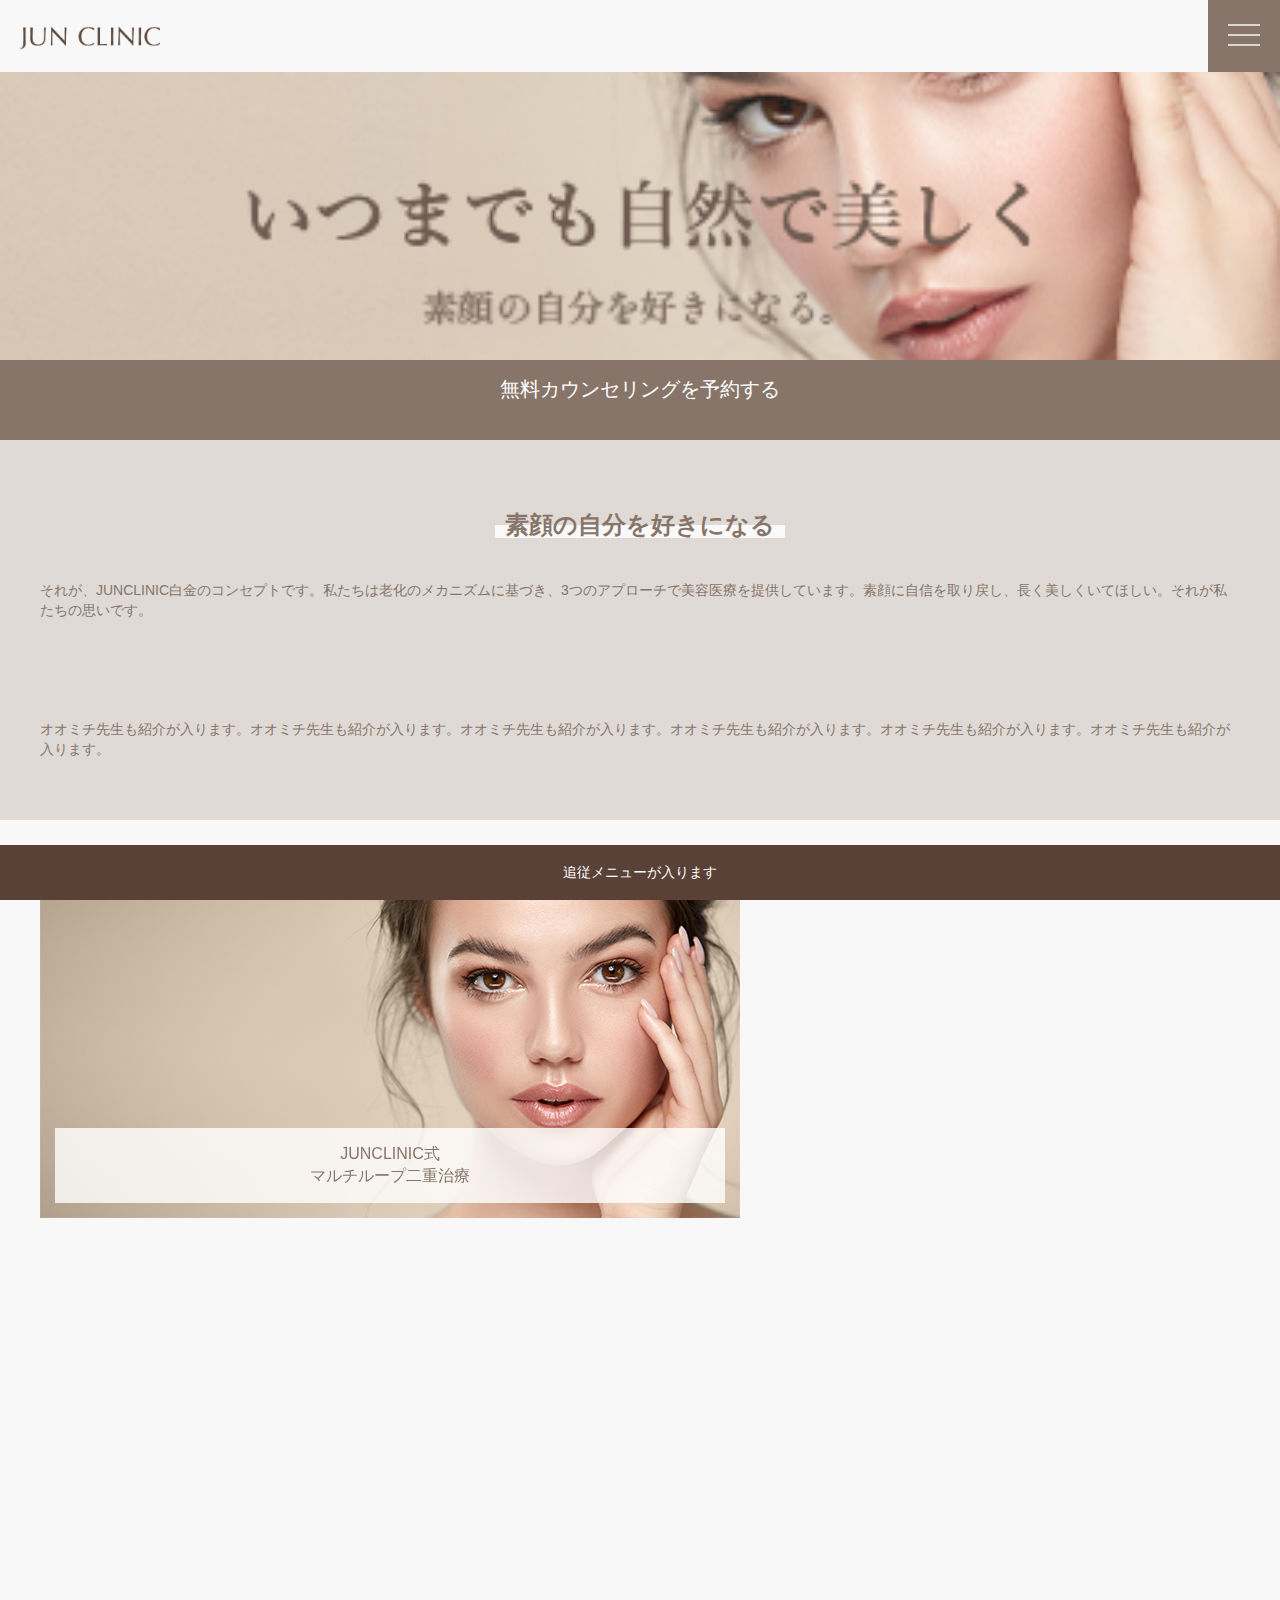
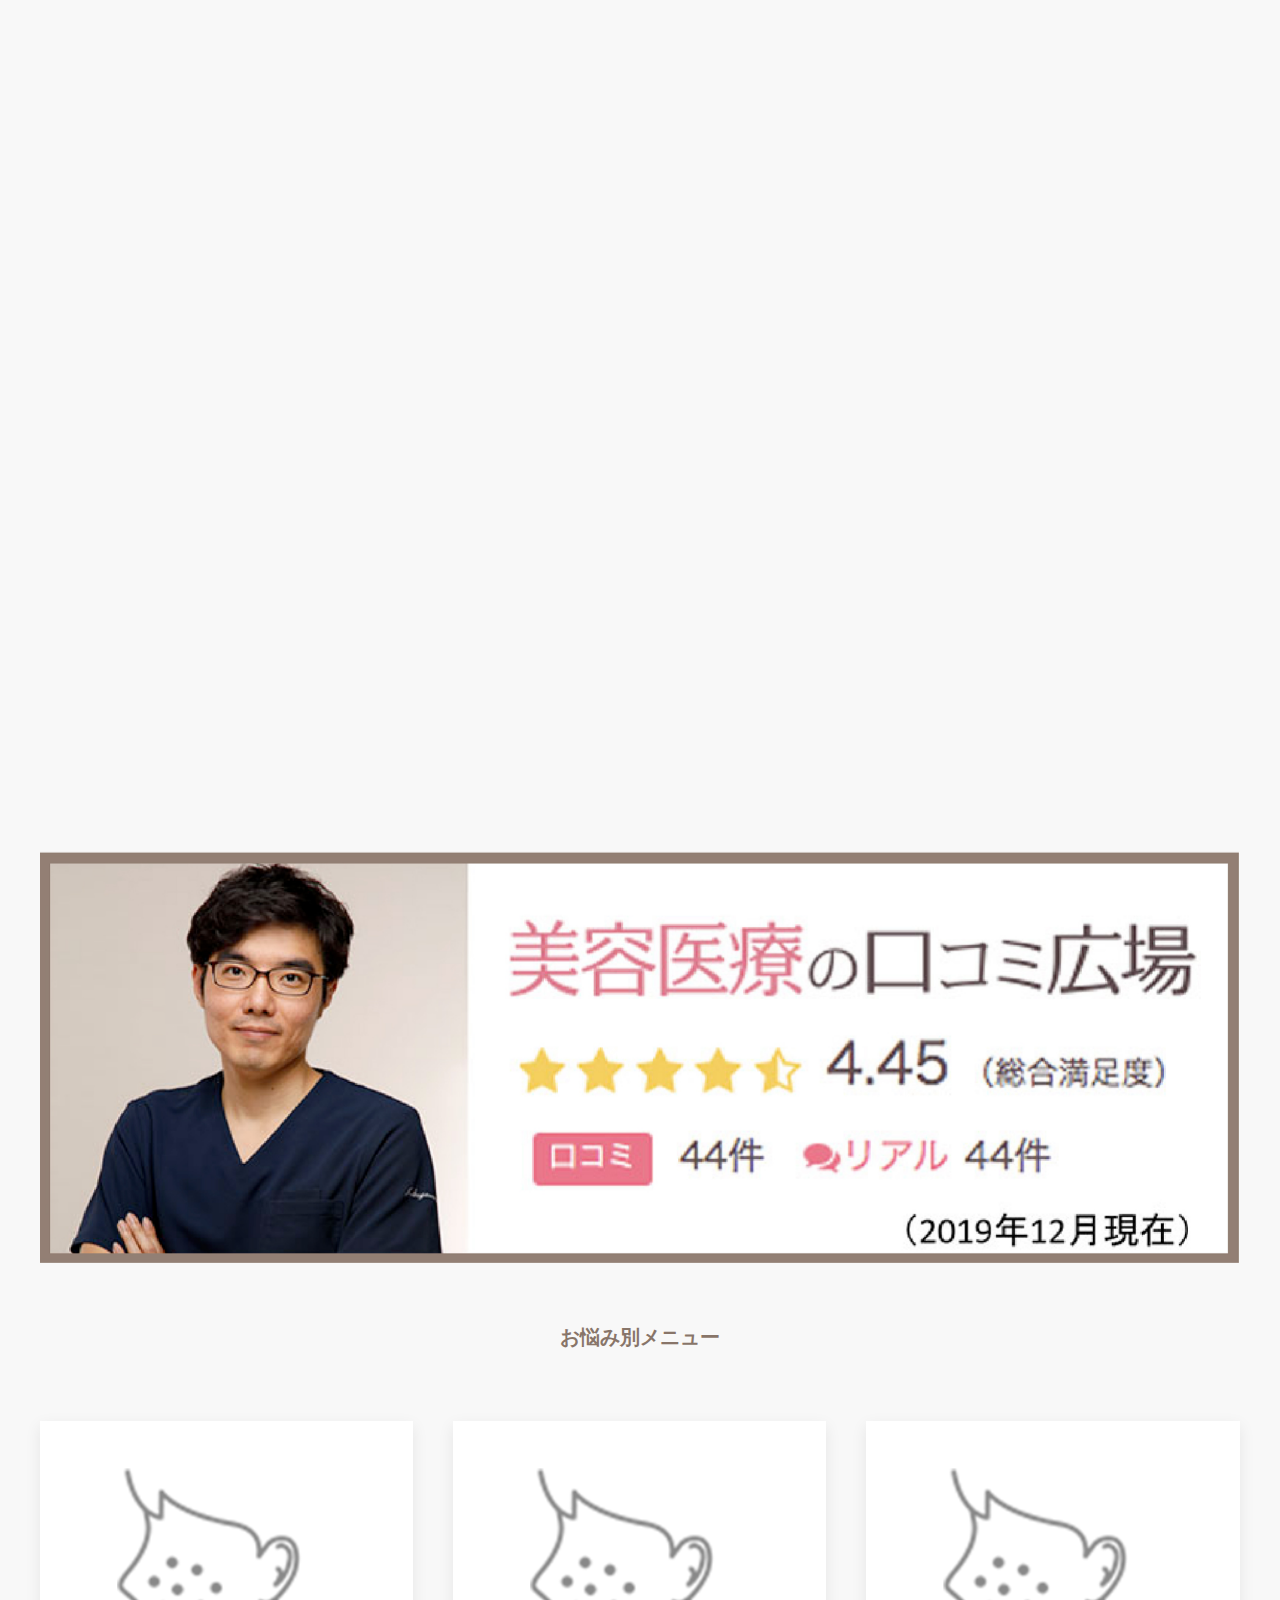
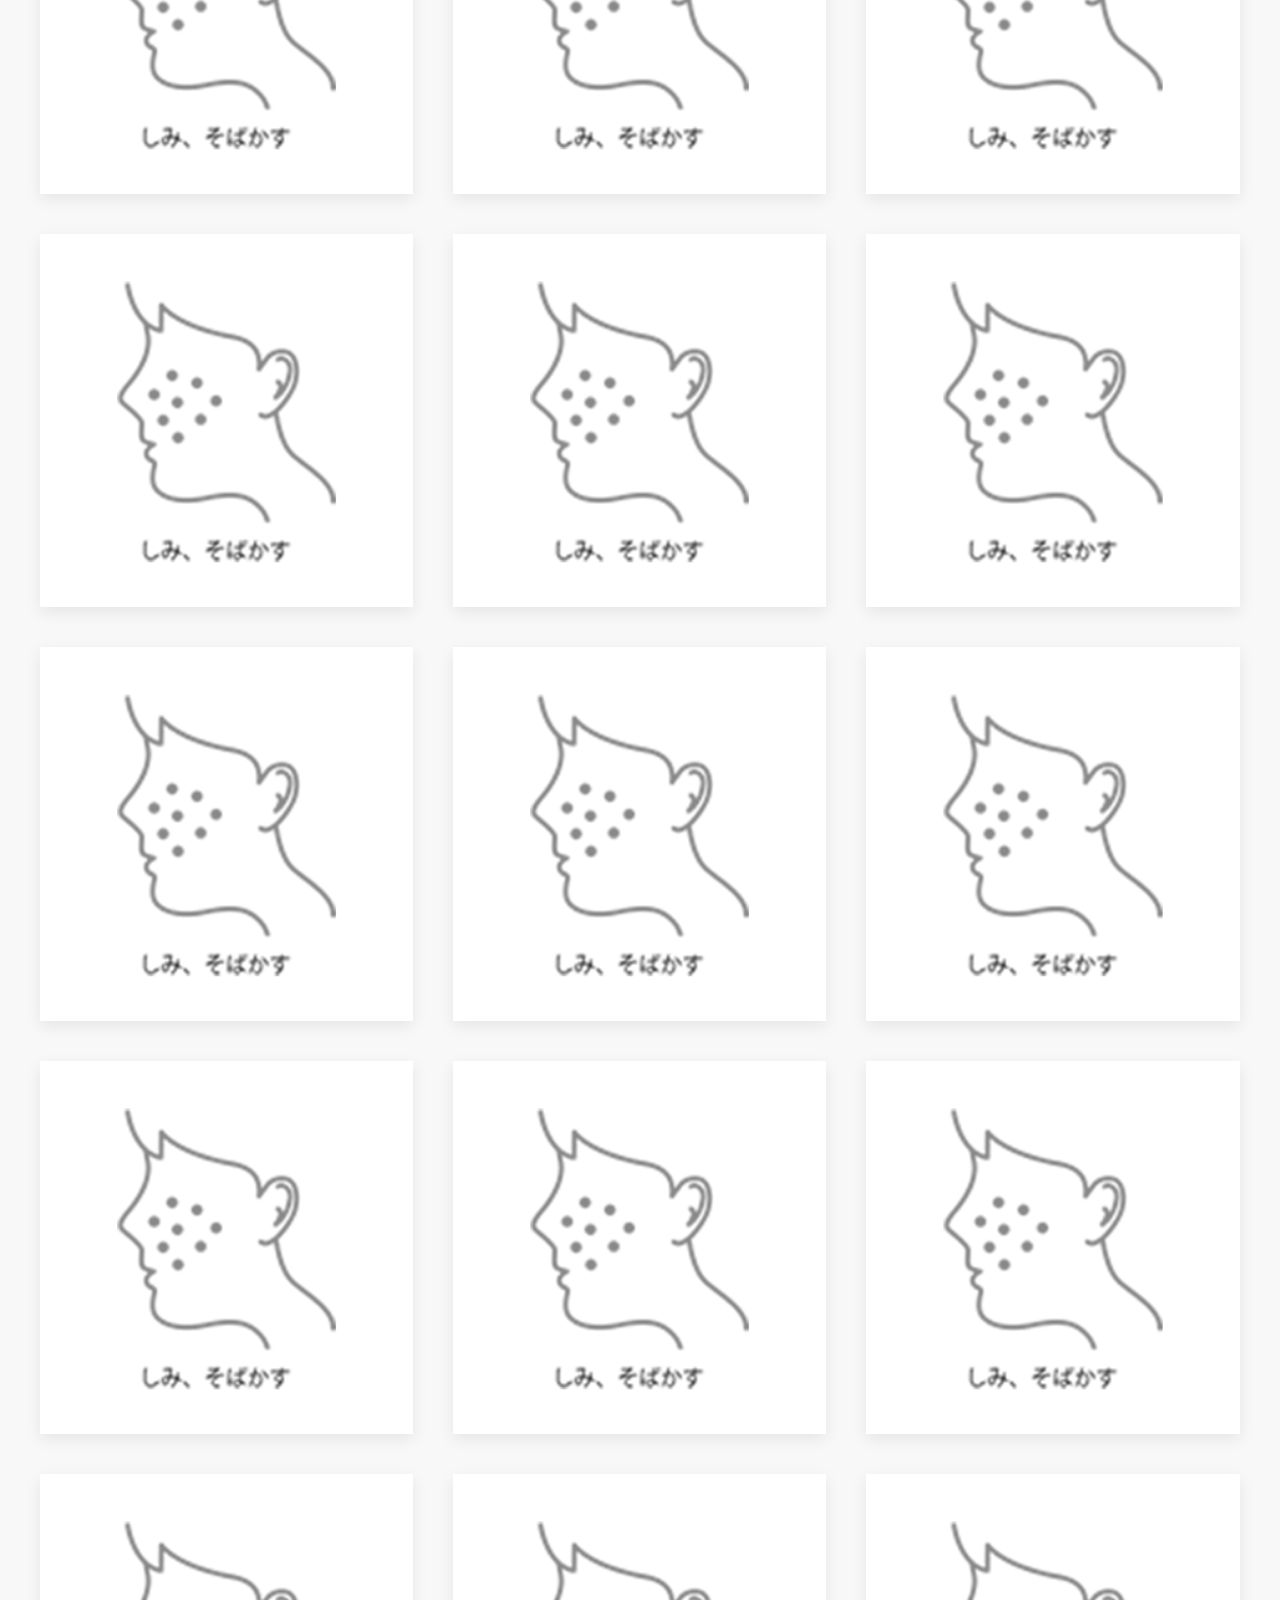
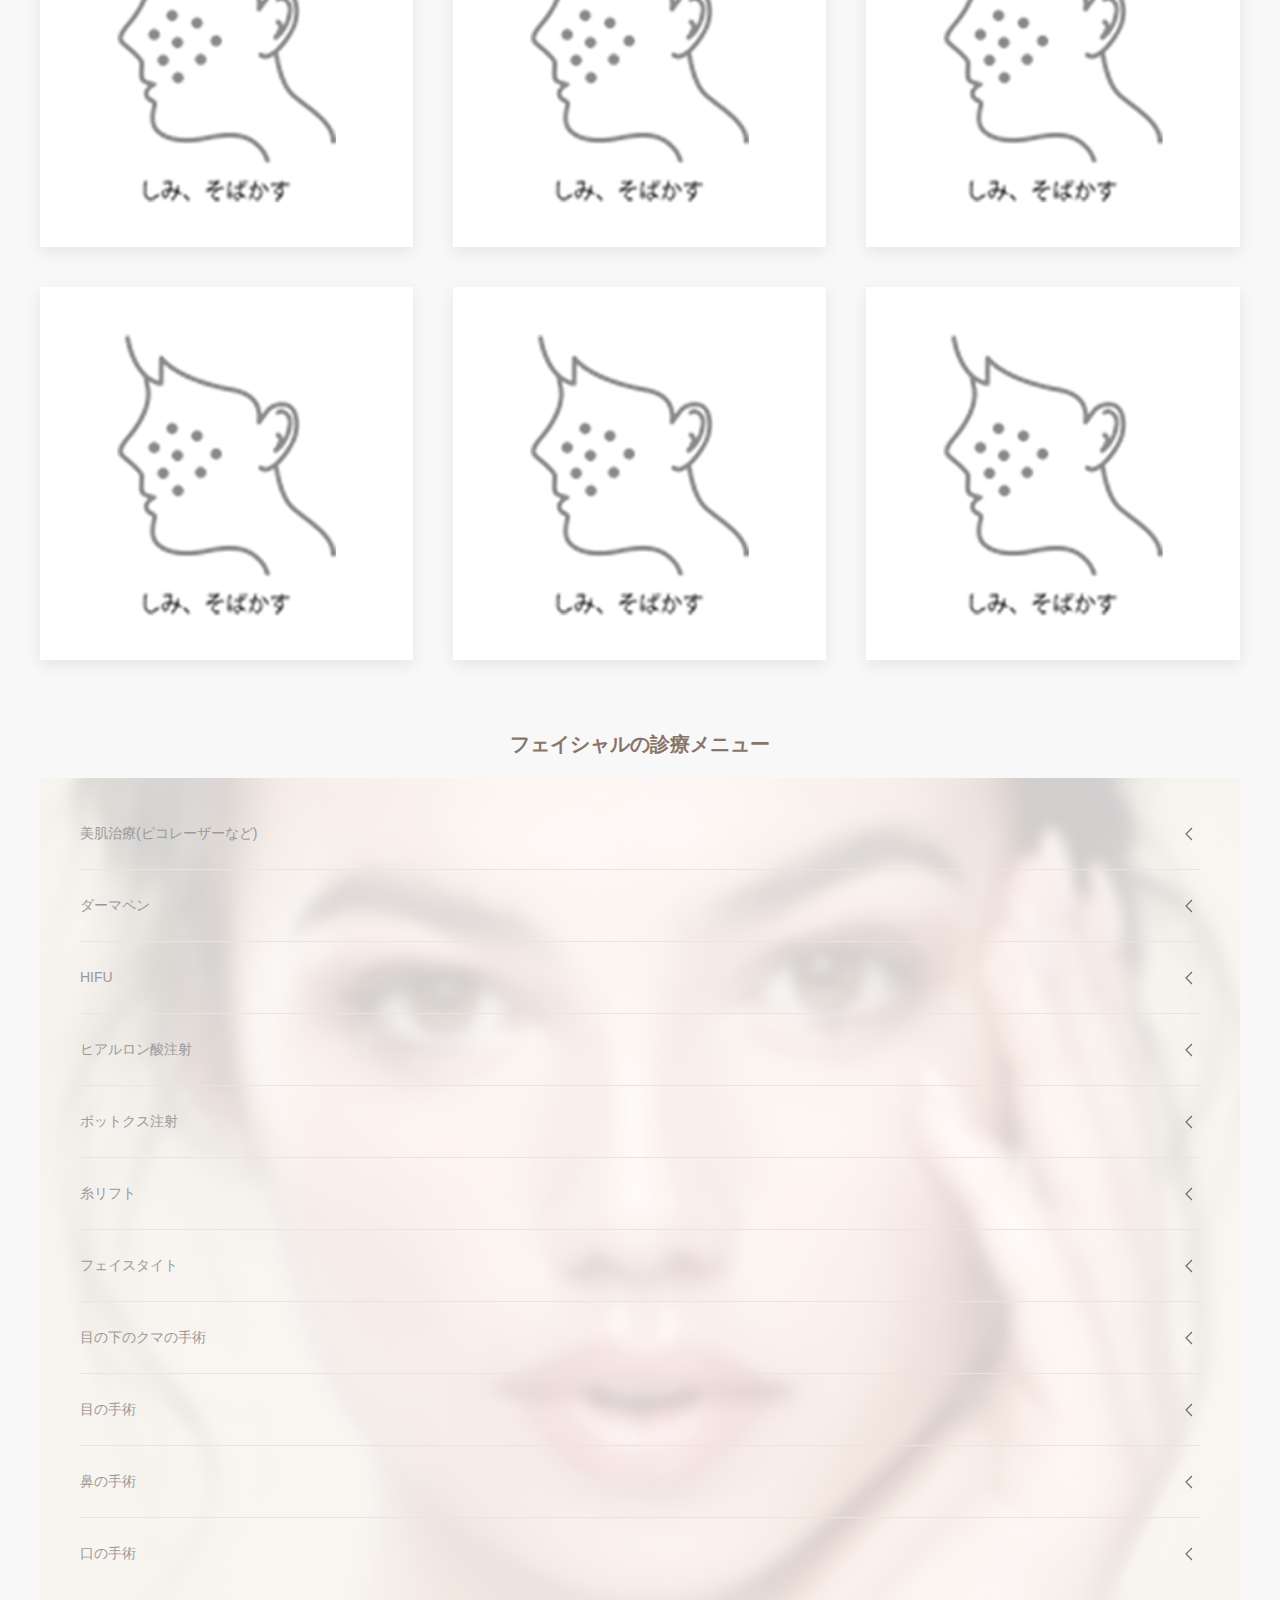
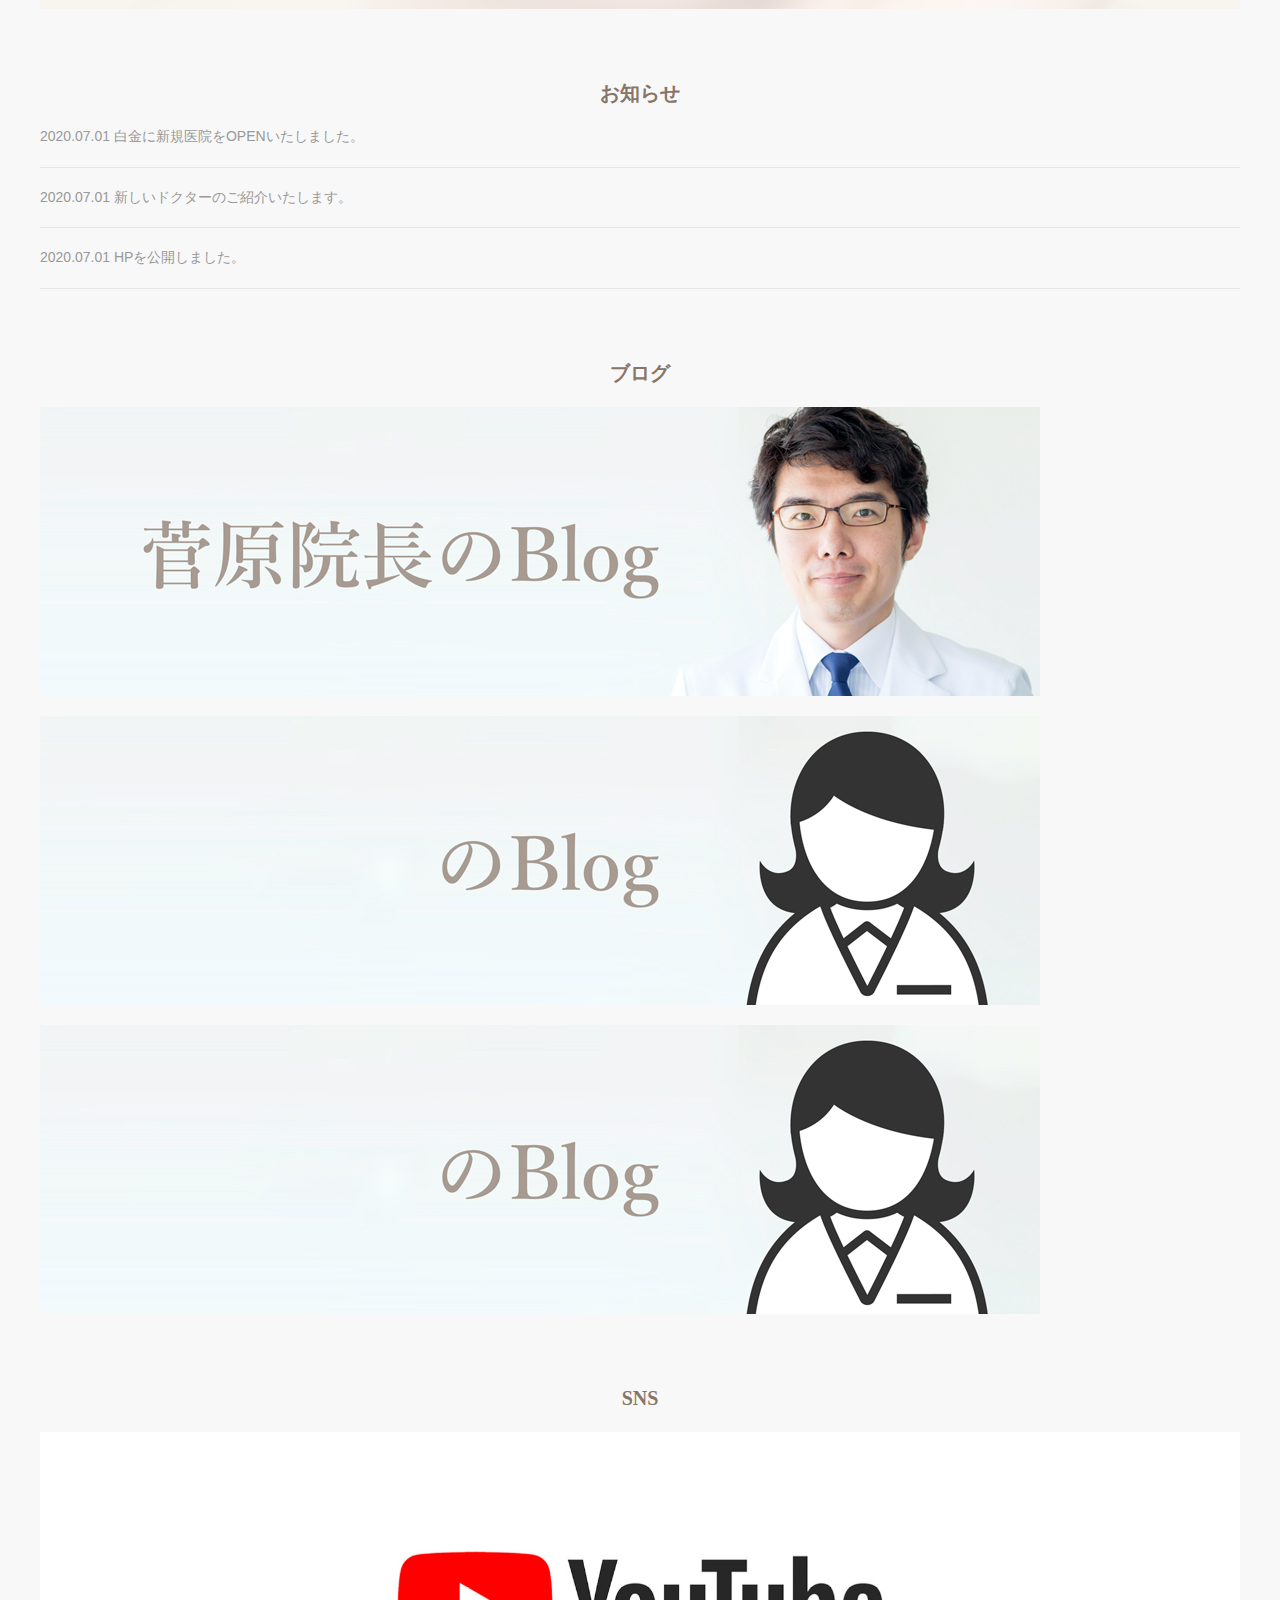
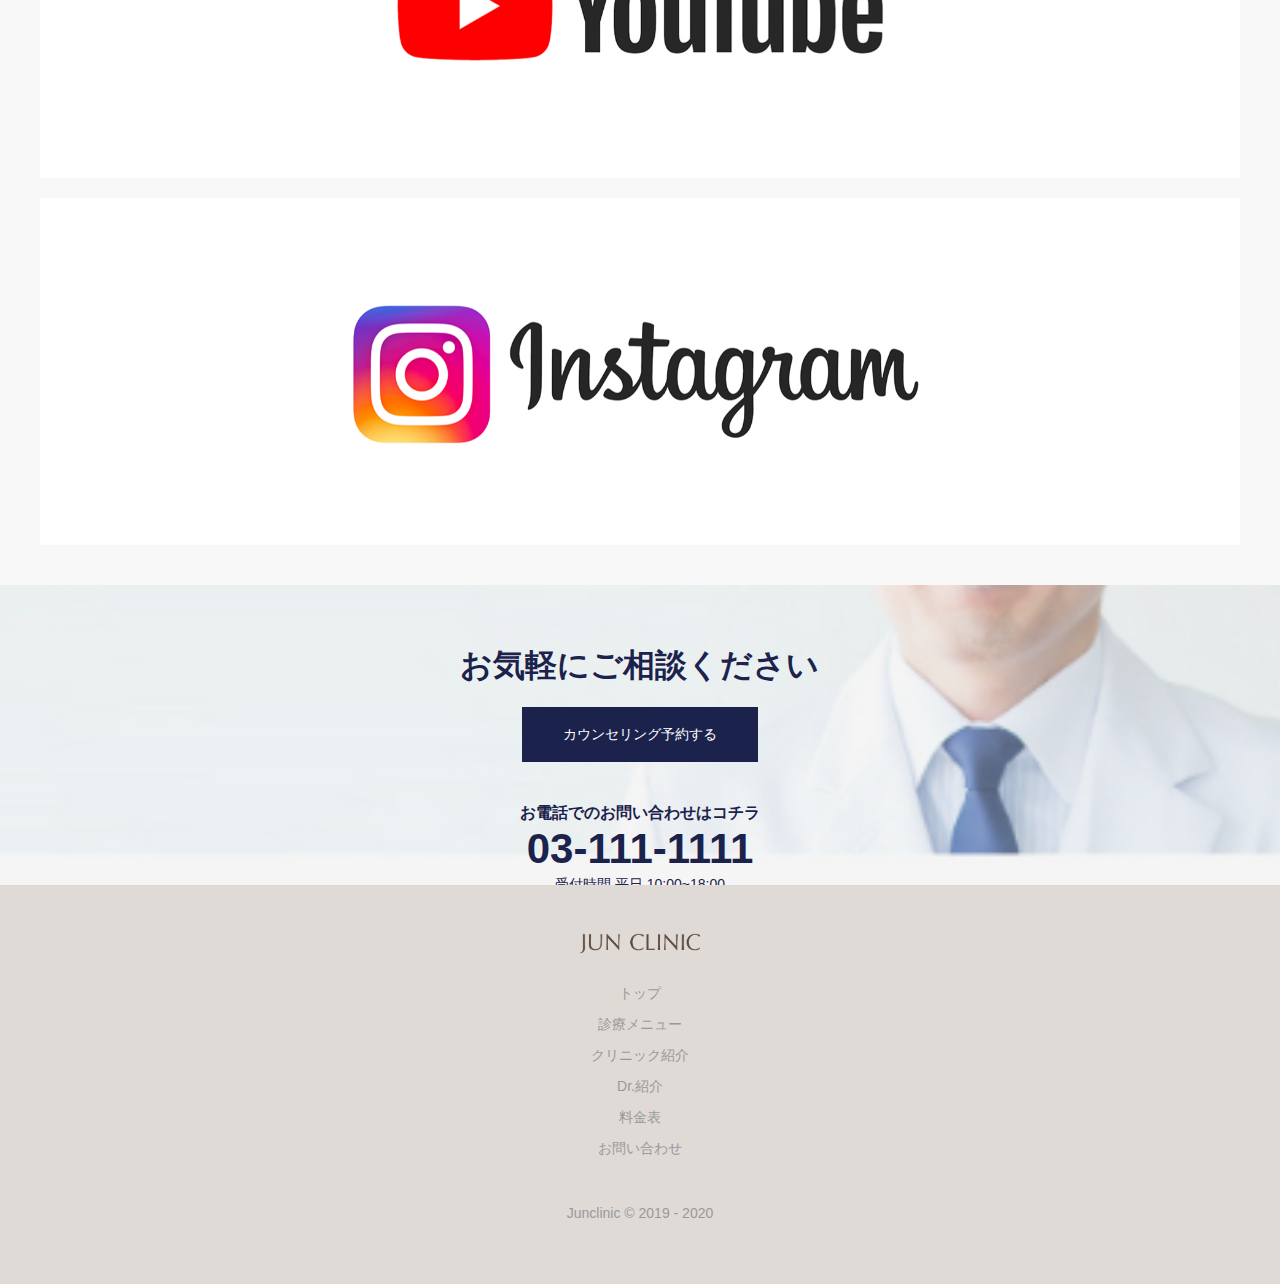
==== index.html @ e8ad390d "Update index.html" ====
<!DOCTYPE html>
<html lang="ja" dir="ltr">

<head>
  <meta charset="utf-8">
  <meta name="viewport" content="width=device-width, initial-scale=1">
  <link rel="stylesheet" href="css/uikit.css" />
  <link rel="stylesheet" href="css/master.css">
  <script src="js/uikit.min.js"></script>
  <script src="js/uikit-icons.min.js"></script>
  <title></title>
</head>

<body>
  <header class="uk-background-muted">
    <nav class="uk-navbar-container" uk-navbar>
      <div class="uk-navbar-left uk-margin-left">
        <a class="uk-logo" href=""><img src="img/logo@2x.png" width="140px" alt="ジュンクリニック"></a>
      </div>
      <div class="uk-navbar-right uk-background-secondary">
        <a href="#offcanvas-nav" class="uk-light spmenu " uk-toggle uk-icon="icon: menu ; ratio: 2"></a>

        <div id="offcanvas-nav" uk-offcanvas="overlay: true">
          <div class="uk-offcanvas-bar">
            <ul class="uk-nav-default uk-nav-parent-icon" uk-nav>
              <li class="uk-active"><a href="page.html">トップ</a></li>
              <li class="uk-parent">
                <a href="page.html">診療メニュー</a>
                <ul class="uk-nav-sub">
                  <li><a href="page.html">二重</a></li>
                  <li><a href="page.html">フェイスリフト</a></li>
                </ul>
              </li>
              <li class="uk-parent">
                <a href="page.html">クリニック紹介</a>
                <ul class="uk-nav-sub">
                  <li><a href="page.html">二重</a></li>
                  <li><a href="page.html">フェイスリフト</a></li>
                </ul>

              </li>
              <li class="uk-parent">
                <a href="page.html">Dr.紹介</a>
                <ul class="uk-nav-sub">
                  <li><a href="page.html">二重</a></li>
                  <li><a href="page.html">フェイスリフト</a></li>
                </ul>
              </li>
              <li class="uk-parent">
                <a href="page.html">料金表</a>
                <ul class="uk-nav-sub">
                  <li><a href="page.html">二重</a></li>
                  <li><a href="page.html">フェイスリフト</a></li>
                </ul>

              </li>
              <li class="uk-parent">
                <a href="page.html">お問い合わせ</a>
              </li>
            </ul>
          </div>
        </div>
      </div>
    </nav>
  </header>
  <hero>
    <div class="uk-position-relative uk-light" tabindex="-1" uk-slideshow="min-height: 301; max-height: 301; animation: push; autoplay: true; autoplay-interval: 4500">
      <ul class="uk-slideshow-items">
        <li>
          <img src="img/hero.png" srcset="img/hero.png 1x,img/hero@2x.png 2x" alt="" uk-cover>
        </li>
        <li>
          <img src="img/hero02.png" srcset="img/hero02.png 1x,img/hero02.png 2x" alt="" uk-cover>
        </li>
      </ul>
    </div>
  </hero>
  <spnavi>
    <div>
      <div class="uk-tile uk-tile-secondary uk-text-center uk-padding linkbox">
        <a class="uk-h4 uk-padding-small uk-padding-remove-left" href="https://www.jun-clinic.jp/appointments">無料カウンセリングを予約する</a>
      </div>
    </div>
  </spnavi>
  <main class="uk-background-muted">
    <div class="bg-1 uk-flex uk-flex-center uk-flex-middle">
      <div>
        <h2 class="mincho uk-text-secondary uk-margin-large-top uk-text-center uk-margin-remove-bottom font75" uk-scrollspy="cls: uk-animation-fade; repeat: true"><span class="highlight">素顔の自分を好きになる</span></h2>
        <p class="uk-h6 uk-text-secondary uk-padding uk-margin-remove-top" uk-scrollspy="cls: uk-animation-fade; repeat: true">それが、JUNCLINIC白金のコンセプトです。私たちは老化のメカニズムに基づき、3つのアプローチで美容医療を提供しています。素顔に自信を取り戻し、長く美しくいてほしい。それが私たちの思いです。</p>
        <p class="uk-h6 uk-text-secondary uk-padding uk-margin-remove-top" uk-scrollspy="cls: uk-animation-fade; repeat: true">オオミチ先生も紹介が入ります。オオミチ先生も紹介が入ります。オオミチ先生も紹介が入ります。オオミチ先生も紹介が入ります。オオミチ先生も紹介が入ります。オオミチ先生も紹介が入ります。</p>
      </div>
    </div>
    <div class="uk-padding" uk-scrollspy="cls: uk-animation-fade; repeat: true">
      <div class="uk-inline">

        <img src="img/futae.png" alt="">

        <div class="uk-position-small uk-position-bottom uk-overlay uk-overlay-default uk-text-center uk-padding-small">
          <p class="uk-h5 uk-text-secondary">JUNCLINIC式<br>マルチループ二重治療</p>
        </div>

      </div>
    </div>
    <div class="uk-padding uk-padding-remove-top" uk-scrollspy="cls: uk-animation-fade; repeat: true">
      <div class="uk-inline">

        <img src="img/lazer.png" alt="">

        <div class="uk-position-small uk-position-bottom uk-overlay uk-overlay-default uk-text-center uk-padding-small">
          <p class="uk-h5 uk-text-secondary">JUNCLINIC式<br>カスタマイズレーザー治療</p>
        </div>

      </div>
    </div>
    <div class="uk-padding uk-padding-remove-top" uk-scrollspy="cls: uk-animation-fade; repeat: true">
      <div class="uk-inline uk-margin-remove">

        <img src="img/hiaru.png" alt="">

        <div class="uk-position-small uk-position-bottom uk-overlay uk-overlay-default uk-text-center uk-padding-small">
          <p class="uk-h5 uk-text-secondary">JUNCLINIC式<br>ヒアルロン酸治療</p>
        </div>

      </div>
    </div>
    <div class="uk-padding uk-padding-remove-bottom uk-padding-remove-top" uk-scrollspy="cls: uk-animation-fade; repeat: true">
      <div class="uk-inline uk-margin-remove">

        <img src="img/hiaru.png" alt="">

        <div class="uk-position-small uk-position-bottom uk-overlay uk-overlay-default uk-text-center uk-padding-small">
          <p class="uk-h5 uk-text-secondary">追加コンテンツが入ります</p>
        </div>

      </div>
    </div>
    <div class="uk-padding uk-padding-remove-bottom">
      <div class="uk-inline uk-margin-remove">

        <img src="img/banner01.jpg" alt="">


      </div>
    </div>
    <div class="uk-padding uk-margin-top">
      <h4 class="mincho uk-text-secondary uk-margin uk-text-center uk-margin-large-bottom">お悩み別メニュー</h4>
      <div class="uk-child-width-1-3 uk-text-center" uk-grid>
        <div>
          <div class="uk-card uk-card-default">
            <a class="uk-card-media-top" href="page1.html">
              <img src="img/icon@2x.png" width="100%" alt="">
            </a>
          </div>
        </div>
        <div>
          <div class="uk-card uk-card-default">
            <a class="uk-card-media-top" href="page2.html">
              <img src="img/icon@2x.png" width="100%" alt="">
            </a>
          </div>
        </div>
        <div>
          <div class="uk-card uk-card-default">
            <a class="uk-card-media-top" href="page3.html">
              <img src="img/icon@2x.png" width="100%" alt="">
            </a>
          </div>
        </div>
        <div>
          <div class="uk-card uk-card-default">
            <a class="uk-card-media-top" href="page4.html">
              <img src="img/icon@2x.png" width="100%" alt="">
            </a>
          </div>
        </div>
        <div>
          <div class="uk-card uk-card-default">
            <div class="uk-card-media-top">
              <img src="img/icon@2x.png" width="100%" alt="">
            </div>
          </div>
        </div>
        <div>
          <div class="uk-card uk-card-default">
            <div class="uk-card-media-top">
              <img src="img/icon@2x.png" width="100%" alt="">
            </div>
          </div>
        </div>
        <div>
          <div class="uk-card uk-card-default">
            <div class="uk-card-media-top">
              <img src="img/icon@2x.png" width="100%" alt="">
            </div>
          </div>
        </div>
        <div>
          <div class="uk-card uk-card-default">
            <div class="uk-card-media-top">
              <img src="img/icon@2x.png" width="100%" alt="">
            </div>
          </div>
        </div>
        <div>
          <div class="uk-card uk-card-default">
            <div class="uk-card-media-top">
              <img src="img/icon@2x.png" width="100%" alt="">
            </div>
          </div>
        </div>
        <div>
          <div class="uk-card uk-card-default">
            <div class="uk-card-media-top">
              <img src="img/icon@2x.png" width="100%" alt="">
            </div>
          </div>
        </div>
        <div>
          <div class="uk-card uk-card-default">
            <div class="uk-card-media-top">
              <img src="img/icon@2x.png" width="100%" alt="">
            </div>
          </div>
        </div>
        <div>
          <div class="uk-card uk-card-default">
            <div class="uk-card-media-top">
              <img src="img/icon@2x.png" width="100%" alt="">
            </div>
          </div>
        </div>
        <div>
          <div class="uk-card uk-card-default">
            <div class="uk-card-media-top">
              <img src="img/icon@2x.png" width="100%" alt="">
            </div>
          </div>
        </div>
        <div>
          <div class="uk-card uk-card-default">
            <div class="uk-card-media-top">
              <img src="img/icon@2x.png" width="100%" alt="">
            </div>
          </div>
        </div>
        <div>
          <div class="uk-card uk-card-default">
            <div class="uk-card-media-top">
              <img src="img/icon@2x.png" width="100%" alt="">
            </div>
          </div>
        </div>
        <div>
          <div class="uk-card uk-card-default">
            <div class="uk-card-media-top">
              <img src="img/icon@2x.png" width="100%" alt="">
            </div>
          </div>
        </div>
        <div>
          <div class="uk-card uk-card-default">
            <div class="uk-card-media-top">
              <img src="img/icon@2x.png" width="100%" alt="">
            </div>
          </div>
        </div>
        <div>
          <div class="uk-card uk-card-default">
            <div class="uk-card-media-top">
              <img src="img/icon@2x.png" width="100%" alt="">
            </div>
          </div>
        </div>

      </div>


      <div class="uk-margin-large-top">
        <h4 class="mincho uk-text-secondary uk-margin uk-text-center">フェイシャルの診療メニュー</h4>

        <div class="uk-background-cover" style="background-image: url(img/menu_bg.jpg);">

          <div class="uk-overlay uk-overlay-default uk-padding uk-margin-top">
            <ul class="uk-nav-default uk-nav-parent-icon" uk-nav>
              <li class="uk-parent">
                <a href="page.html">美肌治療(ピコレーザーなど)</a>
                <ul class="uk-nav-sub">
                  <li><a href="page.html">Sub item</a></li>
                  <li>
                    <a href="page.html">Sub item</a>
                  </li>
                </ul>
              </li>
              <hr>
              <li class="uk-parent">
                <a href="page.html">ダーマペン</a>
                <ul class="uk-nav-sub">
                  <li><a href="page.html">Sub item</a></li>
                  <li><a href="page.html">Sub item</a></li>
                </ul>
              </li>
              <hr>
              <li class="uk-parent">
                <a href="page.html">HIFU</a>
                <ul class="uk-nav-sub">
                  <li><a href="page.html">Sub item</a></li>
                  <li><a href="page.html">Sub item</a></li>
                </ul>
              </li>
              <hr>
              <li class="uk-parent">
                <a href="page.html">ヒアルロン酸注射</a>
              </li>
              <hr>
              <li class="uk-parent">
                <a href="page.html">ボットクス注射</a>
                <ul class="uk-nav-sub">
                  <li><a href="page.html">Sub item</a></li>
                  <li><a href="page.html">Sub item</a></li>
                </ul>
              </li>
              <hr>
              <li class="uk-parent">
                <a href="page.html">糸リフト</a>
                <ul class="uk-nav-sub">
                  <li><a href="page.html">Sub item</a></li>
                  <li><a href="page.html">Sub item</a></li>
                </ul>
              </li>
              <hr>
              <li class="uk-parent">
                <a href="page.html">フェイスタイト</a>
                <ul class="uk-nav-sub">
                  <li><a href="page.html">Sub item</a></li>
                  <li><a href="page.html">Sub item</a></li>
                </ul>
              </li>
              <hr>
              <li class="uk-parent">
                <a href="page.html">目の下のクマの手術</a>
                <ul class="uk-nav-sub">
                  <li><a href="page.html">Sub item</a></li>
                  <li><a href="page.html">Sub item</a></li>
                </ul>
              </li>
              <hr>
              <li class="uk-parent">
                <a href="page.html">目の手術</a>
                <ul class="uk-nav-sub">
                  <li><a href="page.html">Sub item</a></li>
                  <li><a href="page.html">Sub item</a></li>
                </ul>
              </li>
              <hr>
              <li class="uk-parent">
                <a href="page.html">鼻の手術</a>
                <ul class="uk-nav-sub">
                  <li><a href="page.html">Sub item</a></li>
                  <li><a href="page.html">Sub item</a></li>
                </ul>
              </li>
              <hr>
              <li class="uk-parent">
                <a href="page.html">口の手術</a>
                <ul class="uk-nav-sub">
                  <li><a href="page.html">Sub item</a></li>
                  <li><a href="page.html">Sub item</a></li>
                </ul>
              </li>
            </ul>
          </div>
        </div>
      </div>

      <div class="uk-margin-large-top">
        <h4 class="mincho uk-text-secondary uk-margin uk-text-center">お知らせ</h4>
        <p class="uk-text-meta">2020.07.01 白金に新規医院をOPENいたしました。</p>
        <hr>
        <p class="uk-text-meta">2020.07.01 新しいドクターのご紹介いたします。</p>
        <hr>
        <p class="uk-text-meta">2020.07.01 HPを公開しました。</p>
        <hr>
      </div>
      <div class="uk-margin-large-top">
        <h4 class="mincho uk-text-secondary uk-margin uk-text-center">ブログ</h4>
        <div class="">
          <div class="uk-inline uk-margin-remove">

            <img src="img/blog01.jpg" alt="">


          </div>
        </div>
        <div class="uk-margin-top">
          <div class="uk-inline uk-margin-remove">

            <img src="img/blog02.jpg" alt="">


          </div>
        </div>
        <div class="uk-margin-top">
          <div class="uk-inline uk-margin-remove">

            <img src="img/blog02.jpg" alt="">


          </div>
        </div>

      </div>
      <div class="uk-margin-large-top">
        <h4 class="mincho uk-text-secondary uk-margin uk-text-center">SNS</h4>
        <div class="uk-margin-top">
          <div class="uk-inline uk-margin-remove">

            <img src="img/youtube.jpg" alt="">


          </div>
        </div>
        <div class="uk-margin-top">
          <div class="uk-inline uk-margin-remove">

            <img src="img/insta.jpg" alt="">


          </div>
        </div>

      </div>



  </main>
  <ctr class="uk-background-muted">
    <div class="uk-background-cover uk-height-medium uk-flex uk-flex-center uk-flex-middle" style="background-image: url(img/ctr_bg@2x.jpg);">
      <div>
        <p class="uk-h2 uk-text-bold uk-text-primary uk-margin-large-top">お気軽にご相談ください</p>

        <div>
          <p class="uk-text-center">
            <button class="uk-button uk-button-primary uk-button-large">カウンセリング予約する</button>
          </p>
        </div>
        <p class="uk-h5 uk-text-bold uk-text-primary uk-text-center uk-margin-remove-bottom">お電話でのお問い合わせはコチラ</p>
        <p class="uk-h1 uk-text-bold uk-text-primary uk-text-center uk-margin-remove">03-111-1111</p>
        <p class="uk-h6 uk-text-primary uk-text-center uk-margin-remove">受付時間 平日 10:00~18:00</p>
      </div>
    </div>
  </ctr>
  <footer class="uk-padding">
    <ul class="uk-nav-default uk-nav-center uk-nav-parent-icon" uk-nav>
      <h4><a class="uk-logo" href=""><img src="img/logo@2x.png" width="120px" alt="ジュンクリニック"></a></h4>

      <li><a href="page.html">トップ</a></li>
      <li><a href="page.html">診療メニュー</a></li>
      <li><a href="page.html">クリニック紹介</a></li>
      <li><a href="page.html">Dr.紹介</a></li>
      <li><a href="page.html">料金表</a></li>
      <li><a href="page.html">お問い合わせ</a></li>
      <p class="uk-h6 uk-text-meta ">Junclinic © 2019 - 2020</p>
    </ul>
  </footer>
  <div id="floatingmenu" uk-grid>
    <a href="https://www.jun-clinic.jp/appointments"><button class="uk-button uk-button-danger uk-button-large uk-width-1-1">追従メニューが入ります</button></a>
  </div>

</body>

</html>
---- css/master.css ----
body {
  font-size:  2rem;
  width: 100%;
  margin: 0 auto;
  min-height: 100vh;
  display: grid;
  grid-template:
  "... ...... ...... ...... ..." 0px
  "... header header header ..." 72px
  "... slider slider slider ..." 288px
  "... spnavi spnavi spnavi ..."
  "... navi01 navi02 navi03 ..."
  "... navi04 navi05 navi06 ..."
  "... center center center ..." 1fr
  "... ctr    ctr    ctr    ..." 300px
  "... footer footer footer ..."
  "... ...... ...... ...... ..." 0px
  /0 1fr 1fr 1fr 0;
}
header {
  grid-area: header;
  overflow: hidden;
}
hero {
  grid-area: slider;
  overflow: hidden;
}
spnavi {
  grid-area: spnavi;
  overflow: hidden;
}
navi01 {
  grid-area: navi01;
  border-right: 1px solid #887569;
  border-bottom: 1px solid #887569;
  overflow: hidden;
}
navi02 {
  grid-area: navi02;
  border-right: 1px solid #887569;
  border-bottom: 1px solid #887569;
  overflow: hidden;
}
navi03 {
  grid-area: navi03;
  border-bottom: 1px solid #887569;
  overflow: hidden;
}
navi04 {
  grid-area: navi04;
  border-right: 1px solid #887569;
  border-bottom: 1px solid #887569;
  overflow: hidden;
}
navi05 {
  grid-area: navi05;
  border-right: 1px solid #887569;
  border-bottom: 1px solid #887569;
  overflow: hidden;
}
navi06 {
  grid-area: navi06;
  border-bottom: 1px solid #887569;
  overflow: hidden;
}
main {
  grid-area: center;
  overflow: hidden;
}
ctr {
  grid-area: ctr;
  overflow: hidden;
}
footer {
  grid-area: footer;
  background-color: #dfdad6;
  overflow: hidden;
}
#floatingmenu {
display: block;
width: 100%;
position: fixed;
left: 0px;
bottom: 0px;
z-index: 9999;
text-align: center;
padding: 0 auto;
}

.bg-1 {
  background-color: #dfdad6;
}
.top288 {
  margin-top: -288px;
}

.top188 {
  margin-top: -188px;
}
.mincho {
  font-family: "游明朝", YuMincho, "Hiragino Mincho ProN W3", "ヒラギノ明朝 ProN W3", "Hiragino Mincho ProN", "HG明朝E", "ＭＳ Ｐ明朝", "ＭＳ 明朝", serif;
  font-feature-settings: "palt" 1;
  font-weight: 600;
}
.highlight {
    background: linear-gradient(transparent 50%, #f9f9f9 0%);
    line-height: 1.3em;
    padding-left: 10px;
    padding-right: 10px;
}
.spmenu {
  margin: 16px;
}
.font95 {
  font-size: 95%;
}
.font85 {
  font-size: 85%;
}
.font75 {
  font-size: 75%;
}
/*div要素全体にリンクをつけるために必要な要素*/
.linkbox {
    position: relative;
}
.linkbox a {
    position: absolute;
    top: 0;
    left: 0;
    height:100%;
    width: 100%;
}
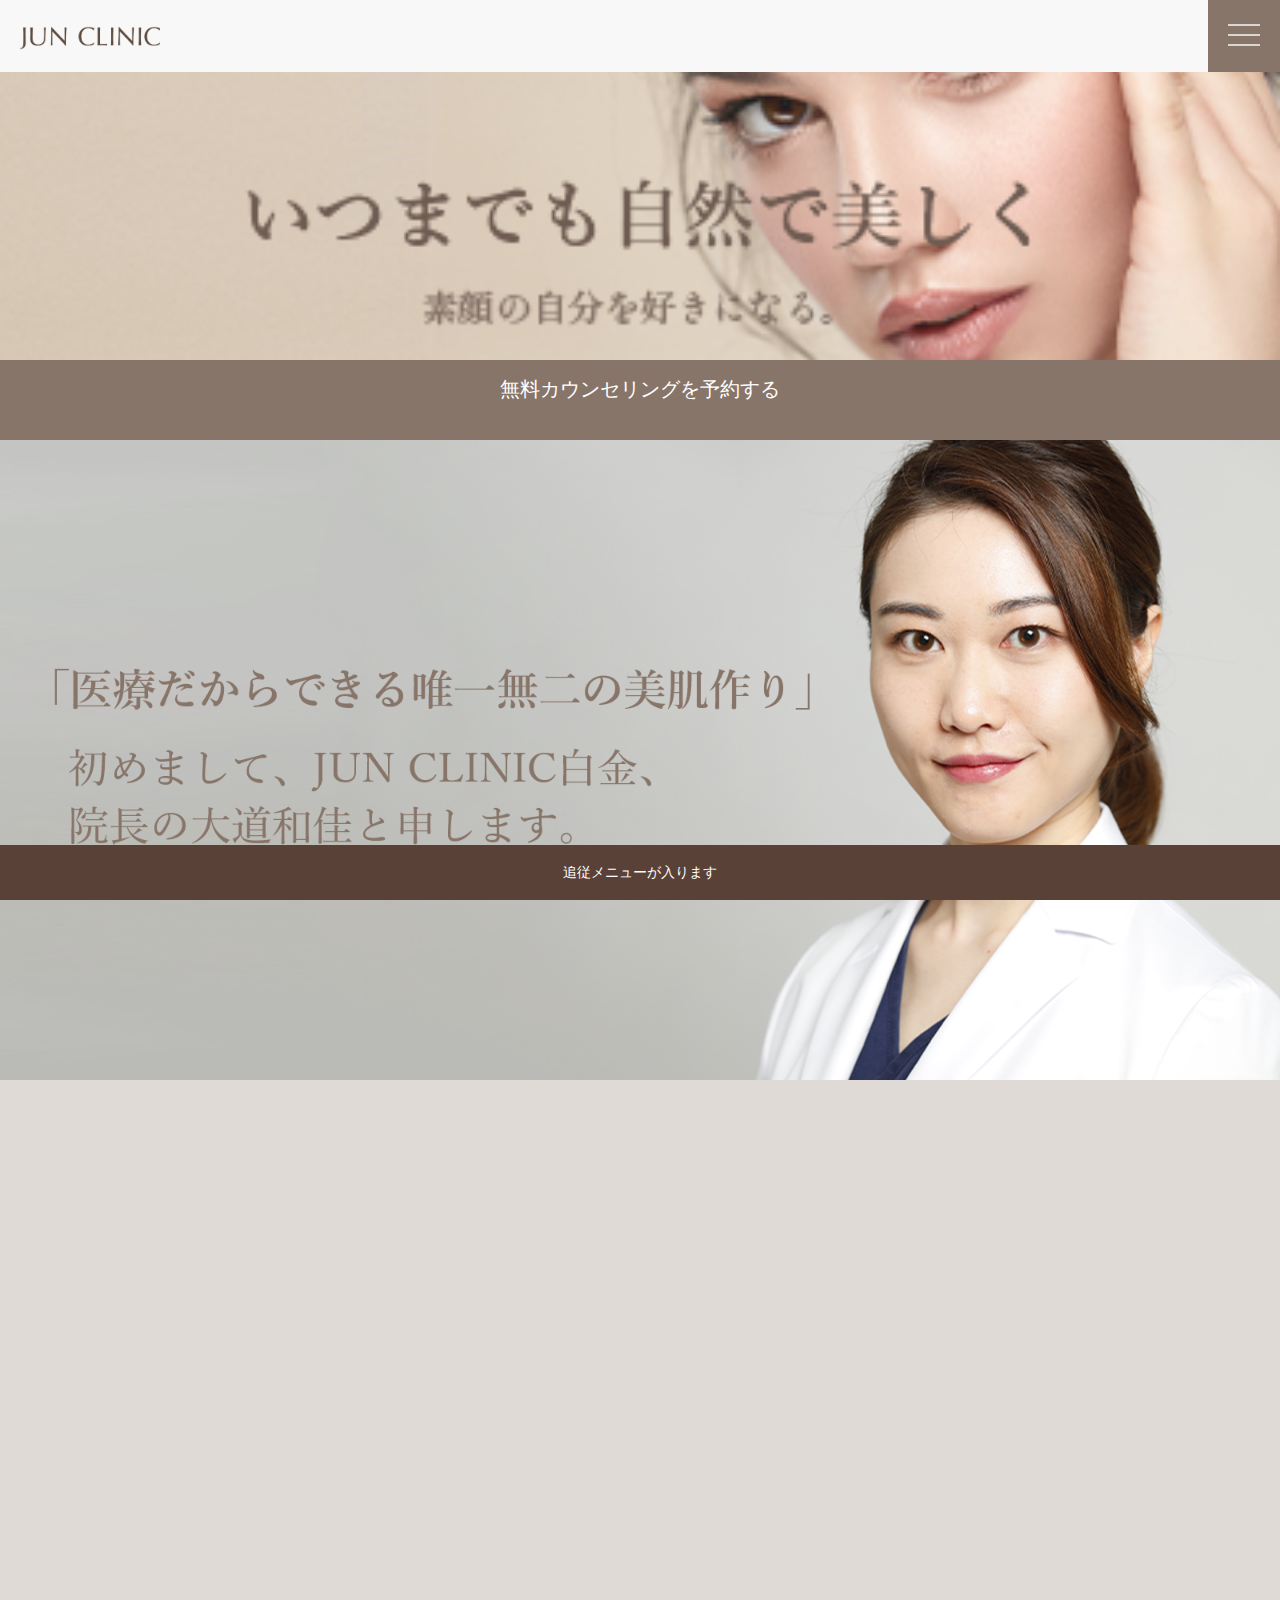
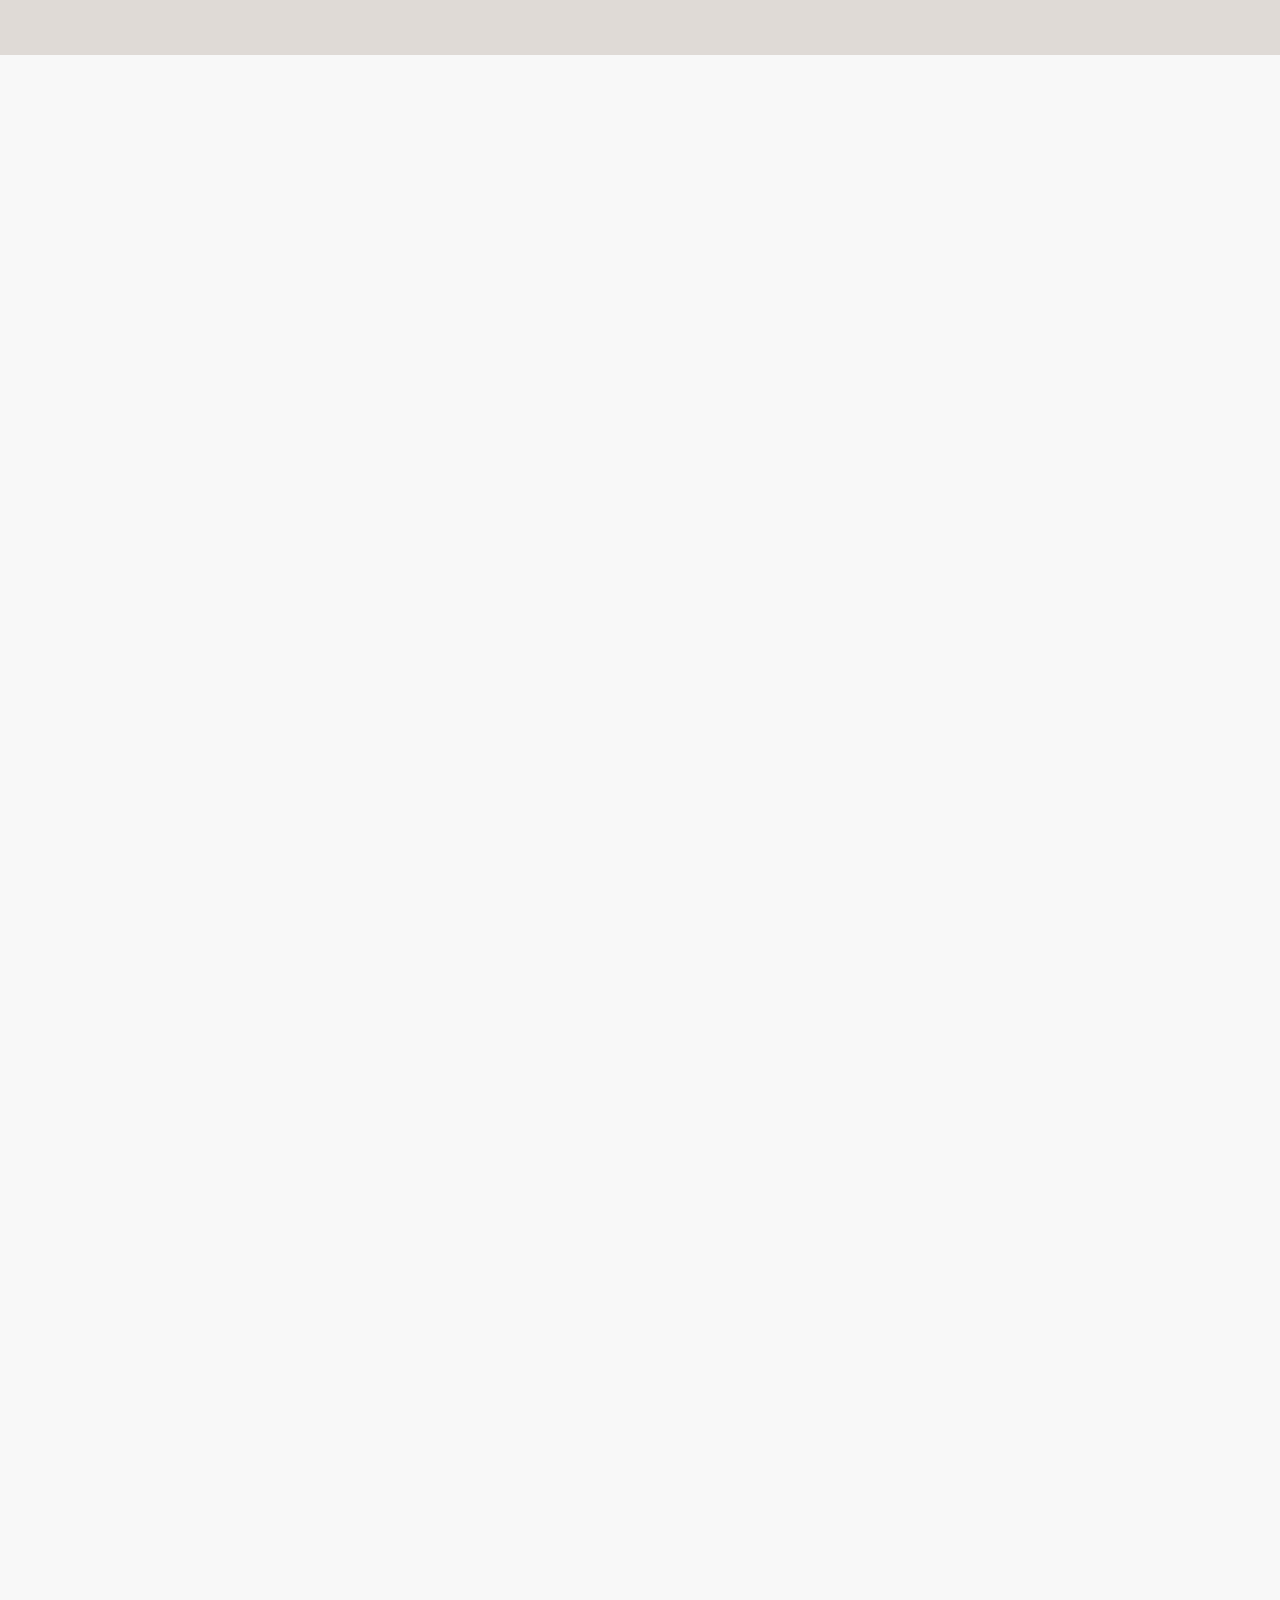
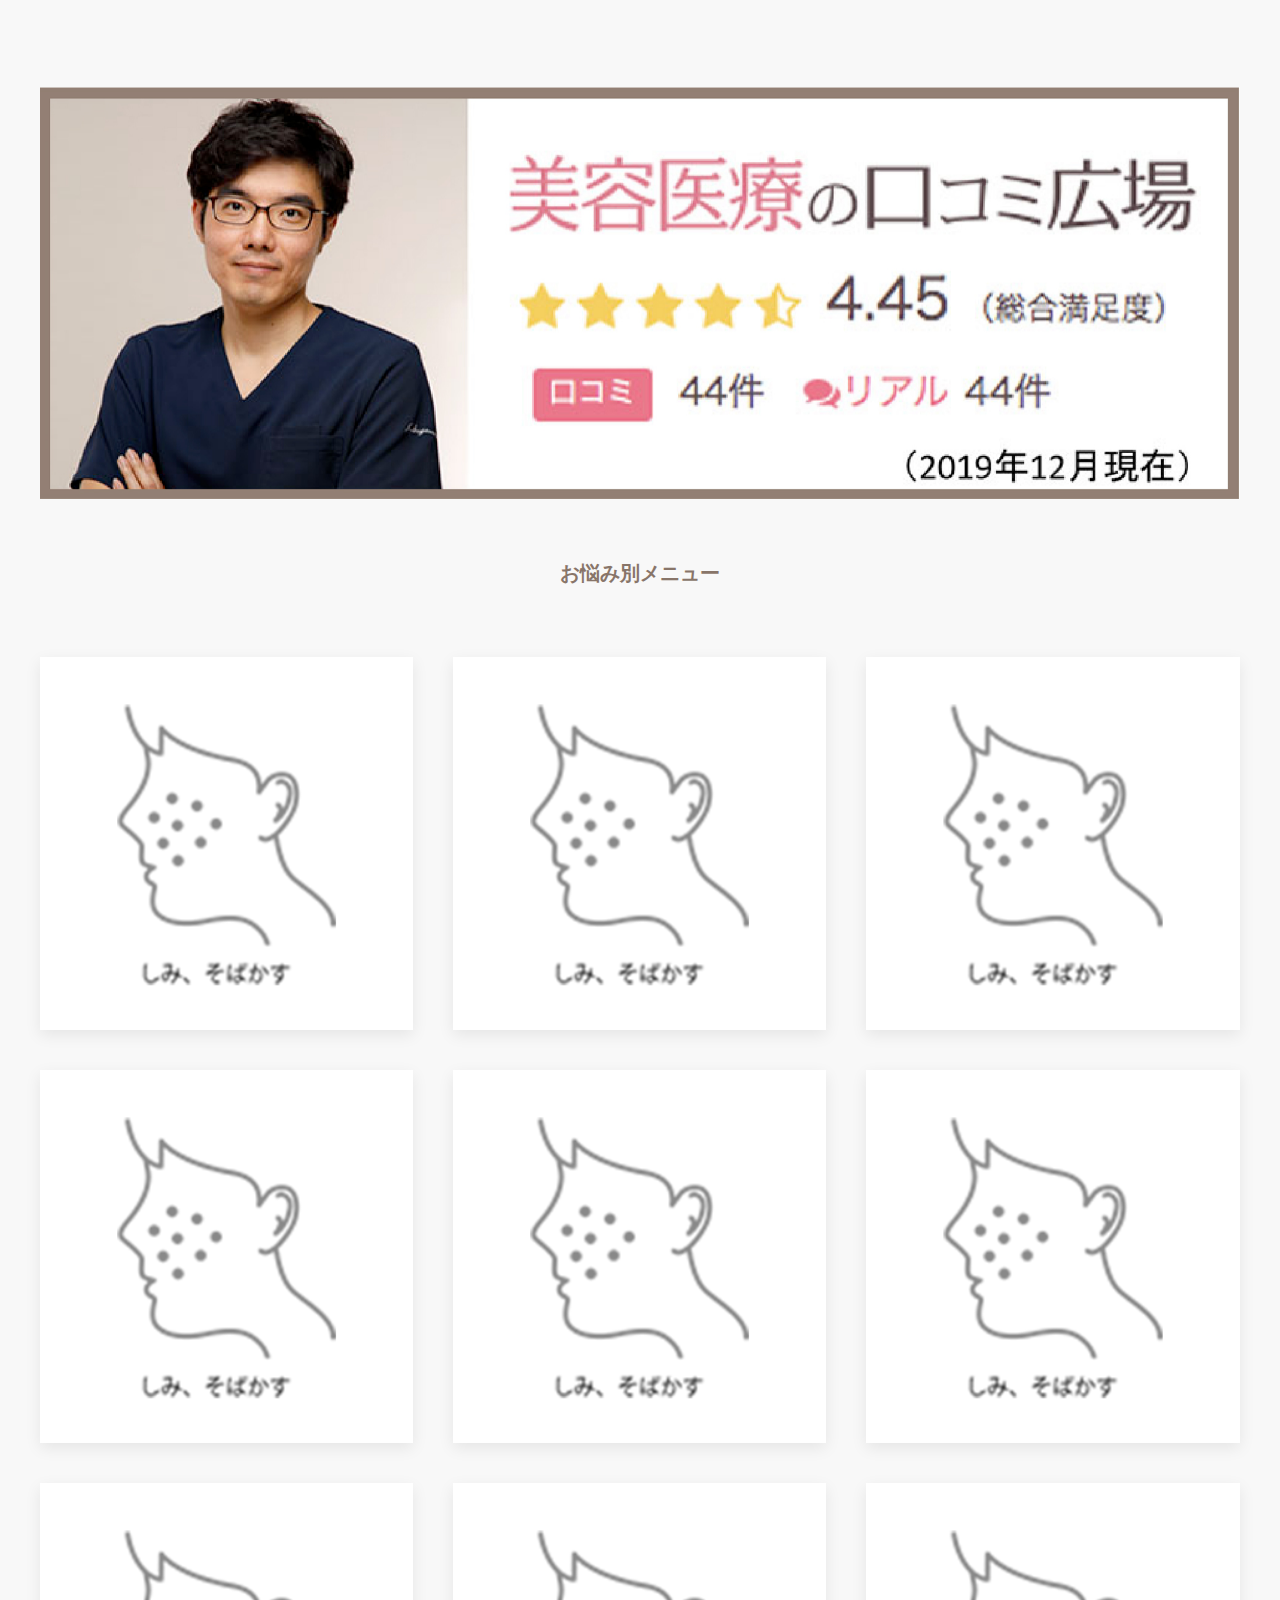
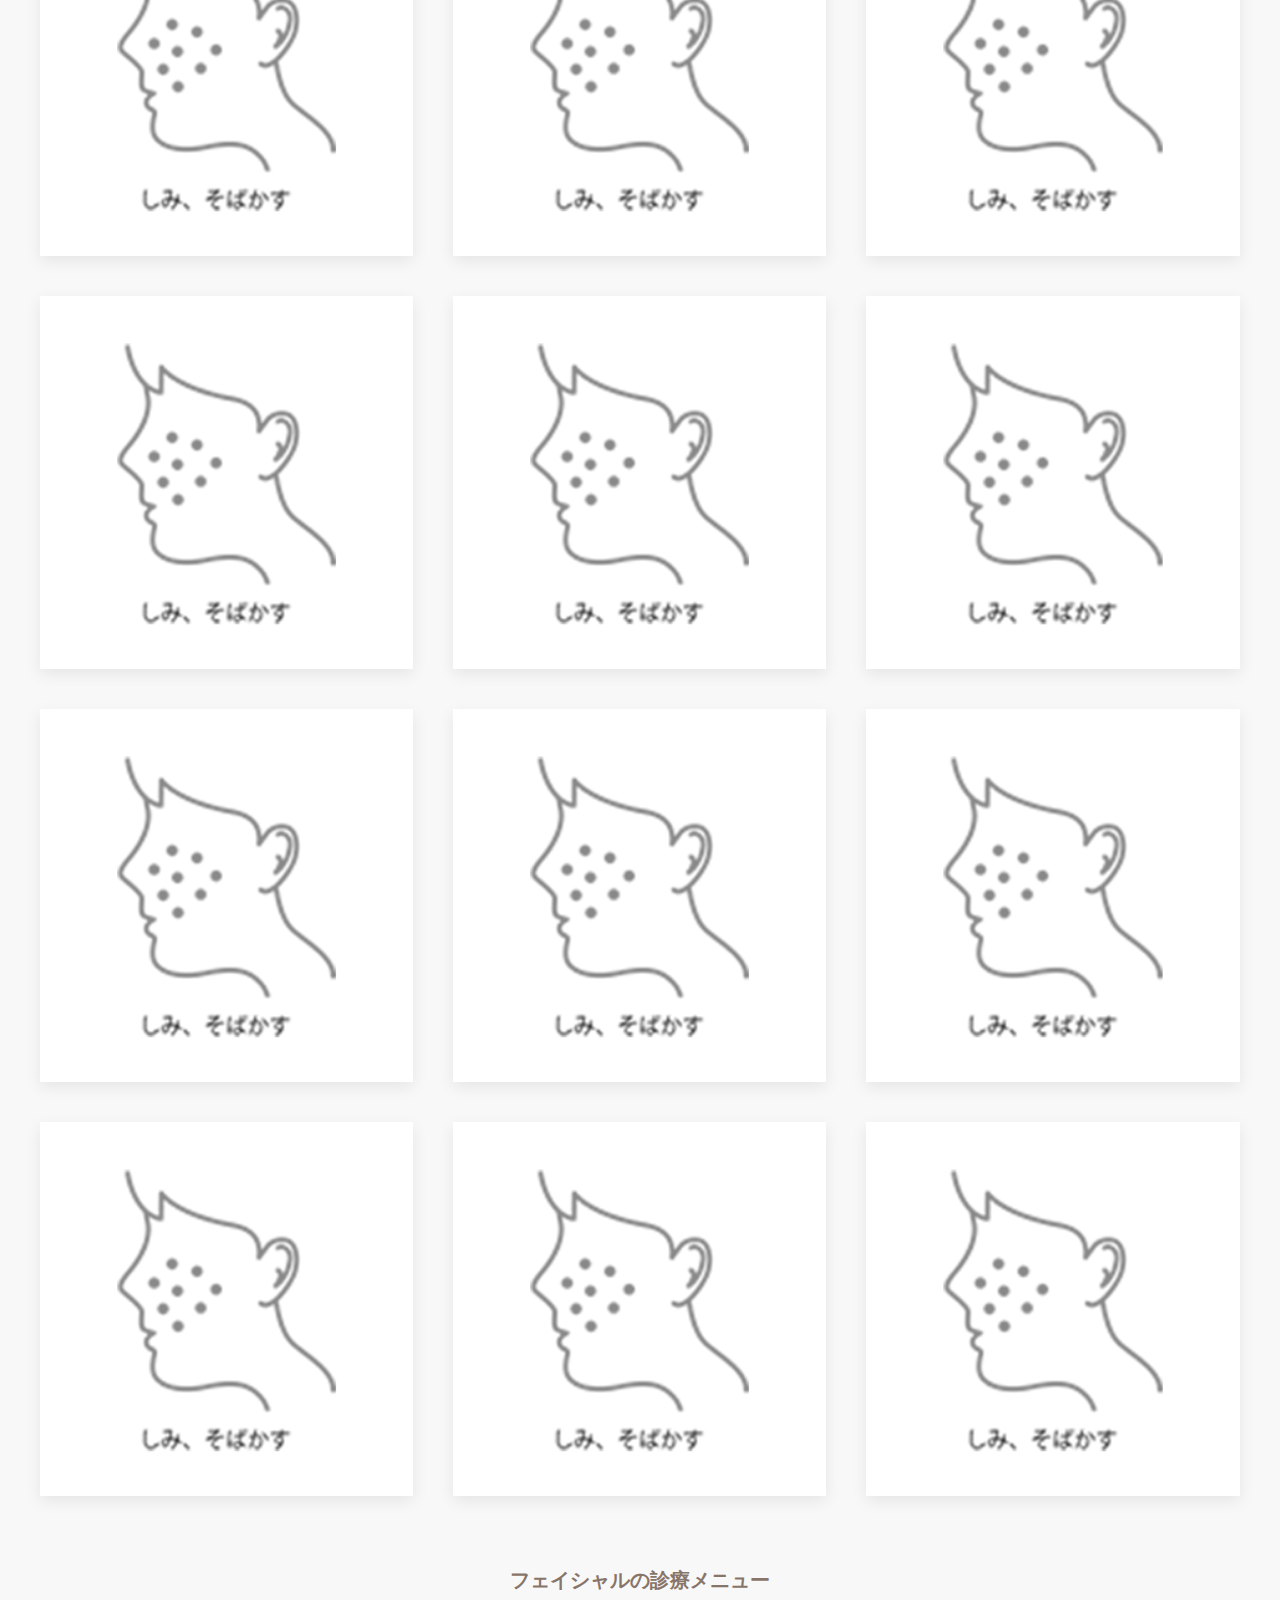
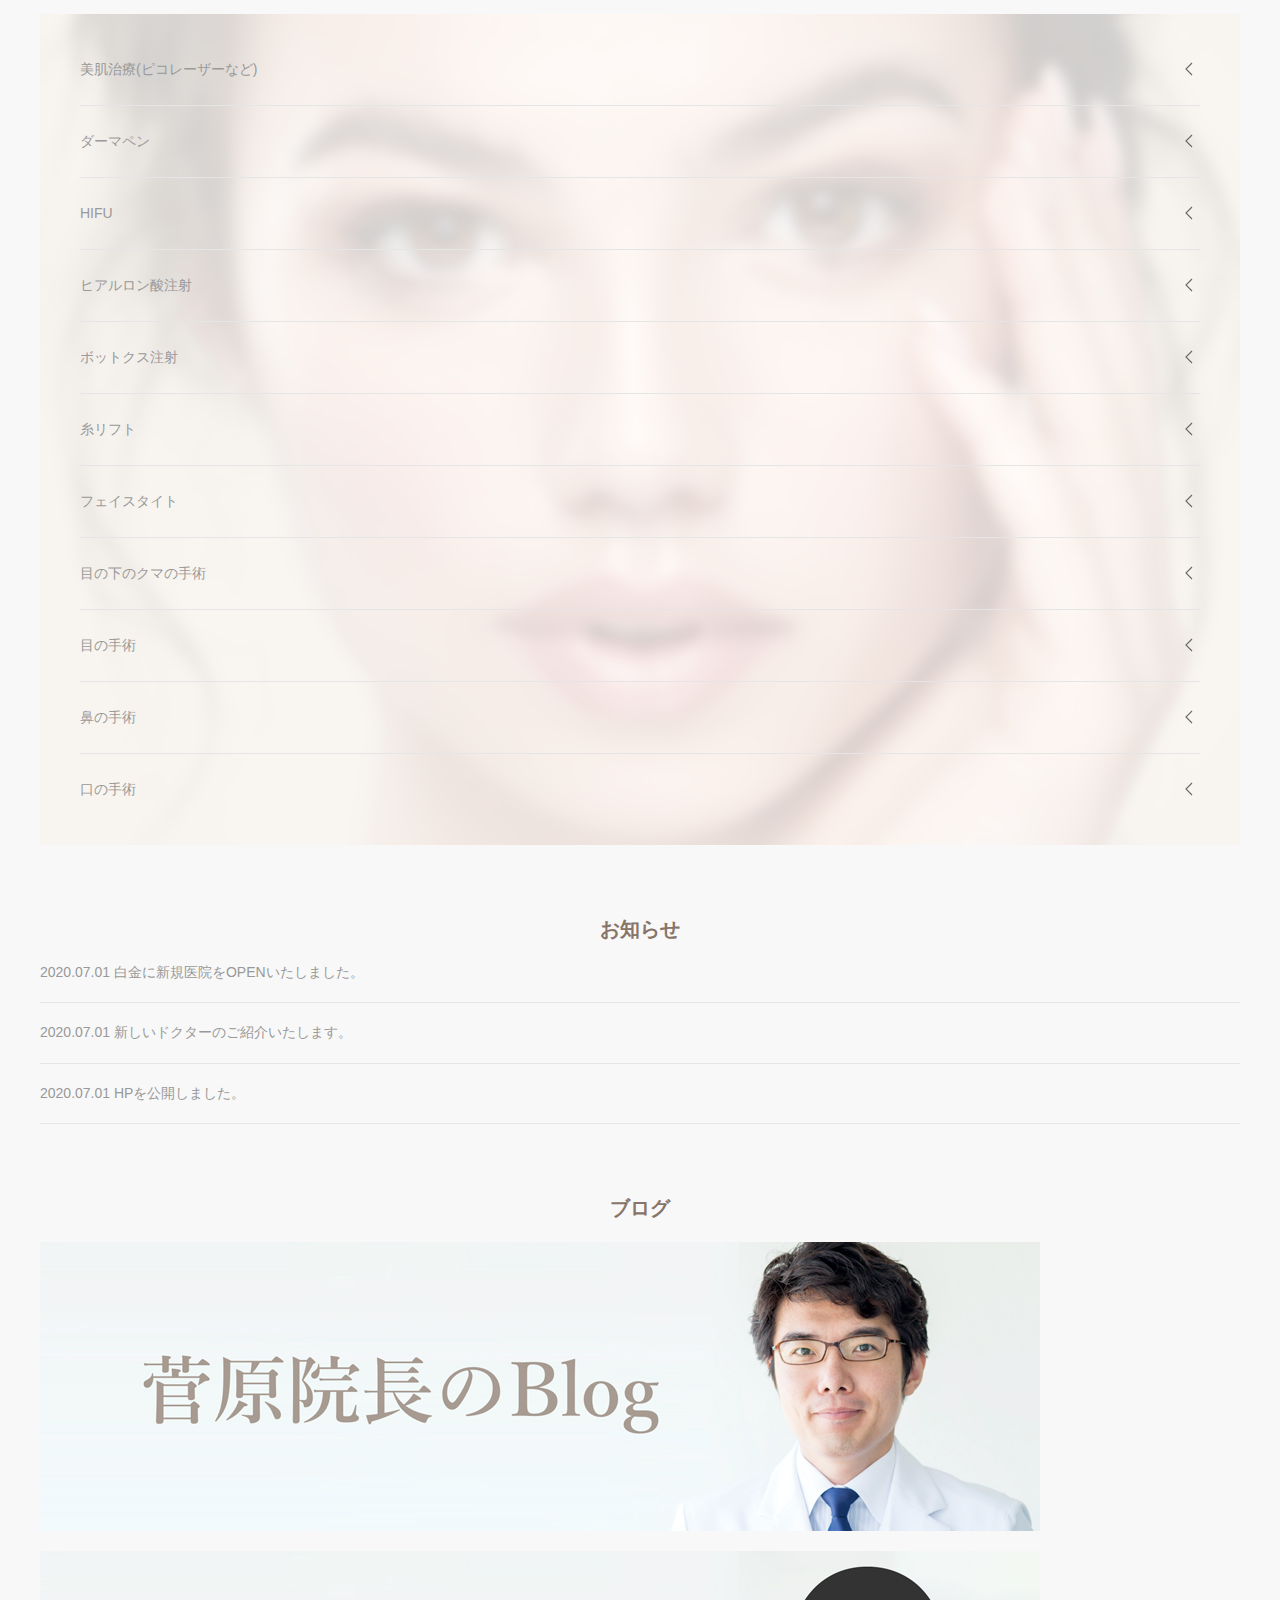
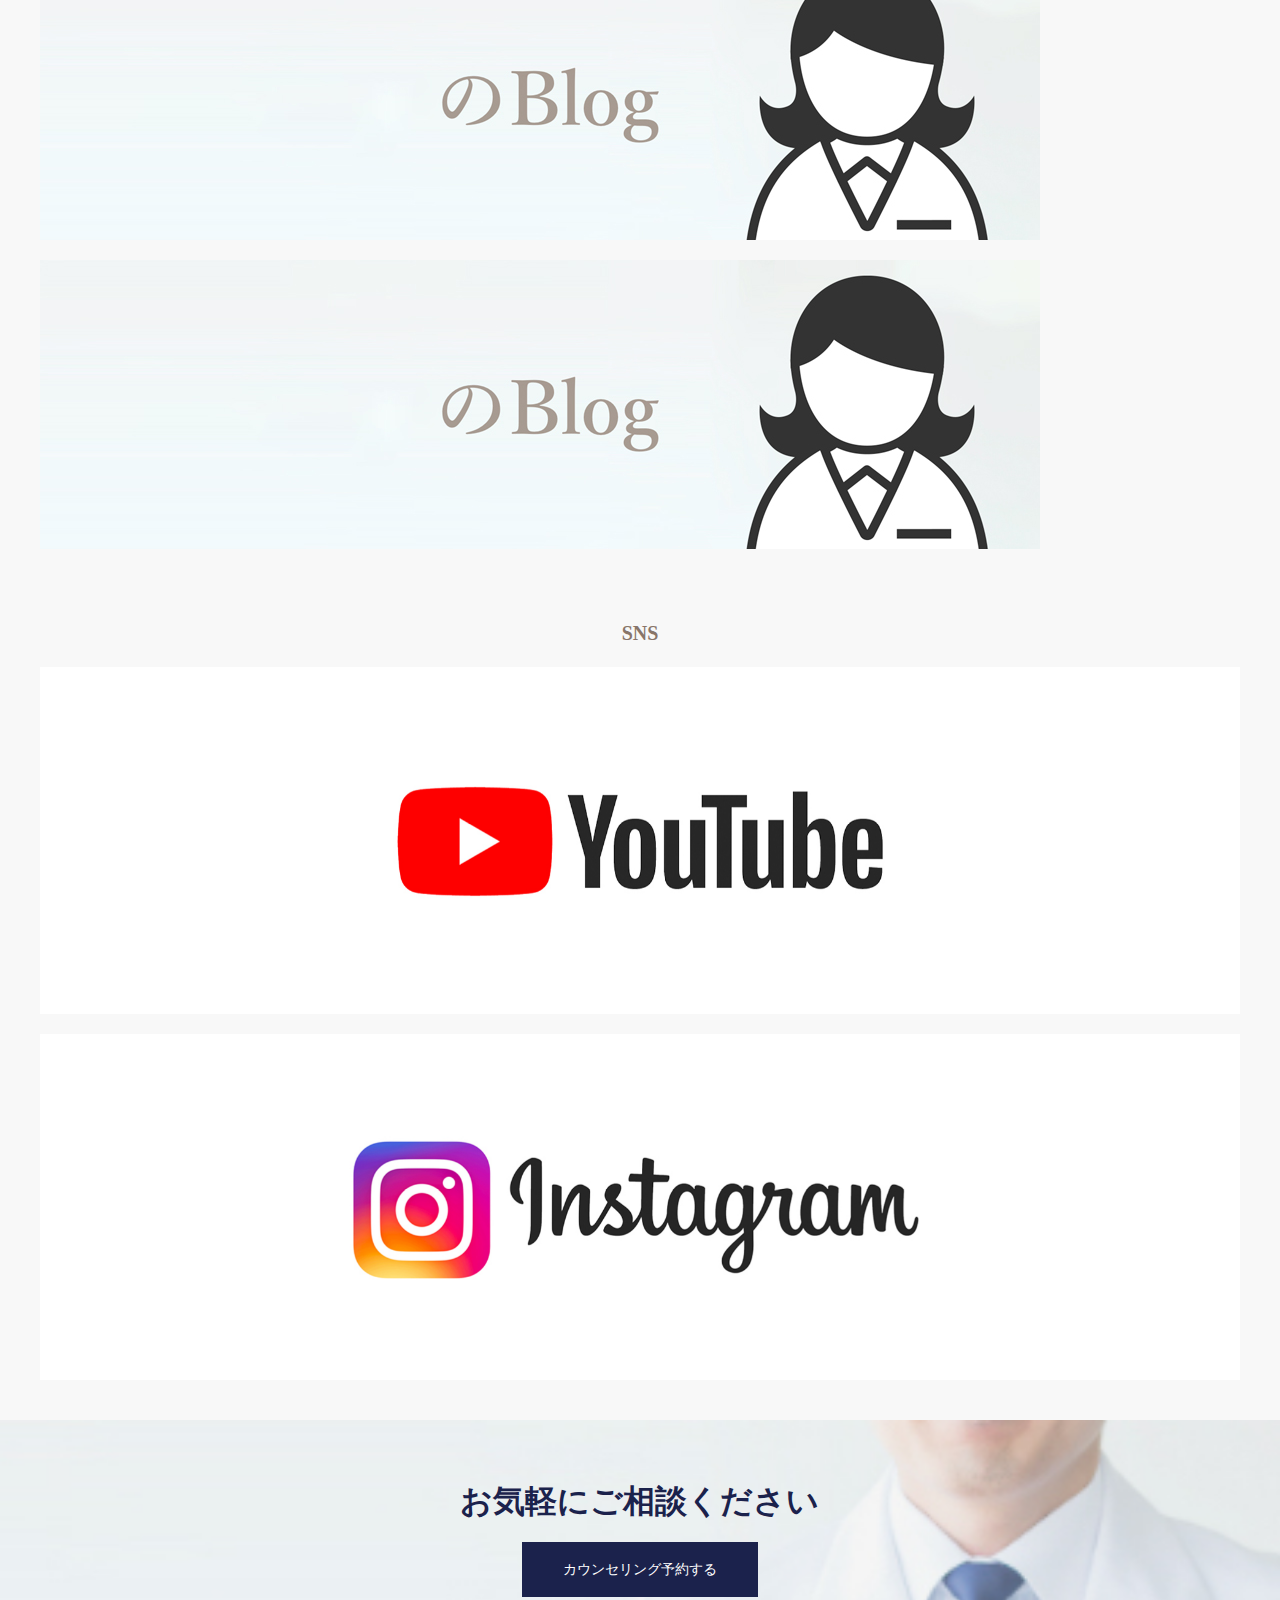
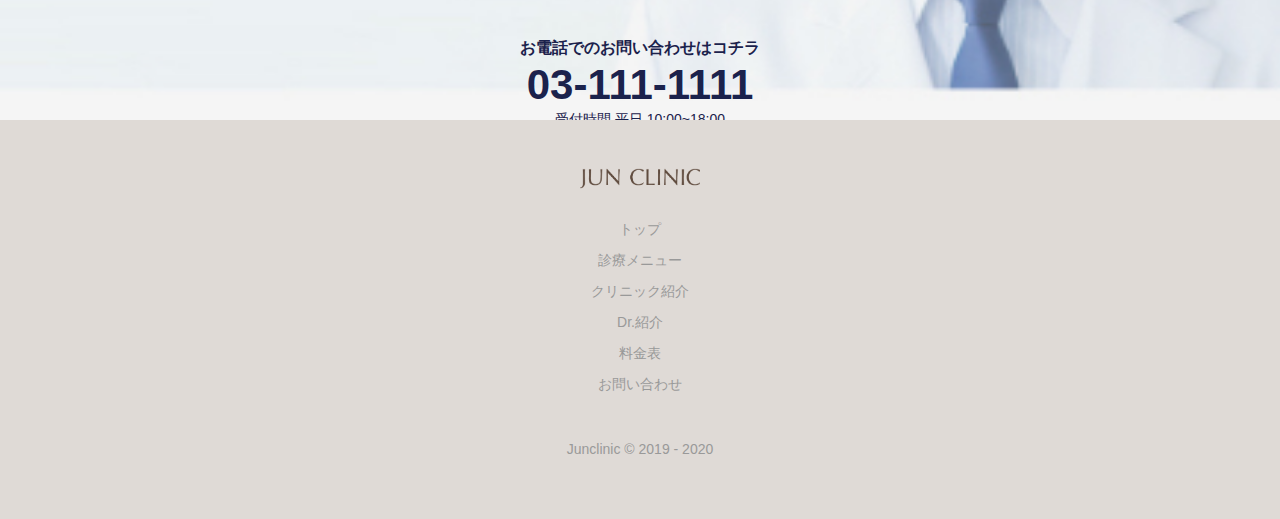
==== commit 21159e65: "fix" ====
--- a/index.html
+++ b/index.html
@@ -85,9 +85,36 @@
   <main class="uk-background-muted">
     <div class="bg-1 uk-flex uk-flex-center uk-flex-middle">
       <div>
+        <img src="img/top_dr.png" alt="">
+                <p class="uk-h6 uk-text-secondary uk-padding uk-margin-remove-top" uk-scrollspy="cls: uk-animation-fade; repeat: true">私自身20代後半頃から毛穴や小じわ、法令線などのエイジングサインが気になり始め、光レーザー治療に出会いました。初めて治療を受けた時、医療だからこそ生み出せる効果に感動したのを今でも鮮明に覚えています。そして素肌が綺麗になることで、こんなにも幸せな気持ちになるのか、と驚きました。その後も医学的な根拠を調べていくうちに、光レーザー治療の奥深さに魅了され、美容医療の世界に足を踏み入れました。
+
+皆様が何気なく受けているお肌治療は、実は非常に複雑なものです。
+お肌はその方の肌質、スキンケア法、日焼けの程度、体調、ホルモン、遺伝的要素、老化などの要因が複雑に絡みあい、日々変化しています。
+そしてお肌に照射するレーザー機器もまた、その種類、波長、出力、パルス幅、スポットサイズ、ショット数、治療頻度、そして機器の組み合わせは様々です。
+
+このような複数の要因が複雑に関与しているため、当院では以下の2つを大切に、徹底したお肌管理を行っています。
+
+1つ目は、毎回の肌画像分析機器を用いた医師診察
+2つ目は、その結果に基づき、毎回最適なレーザーを選択し、同時に様々に組み合わせる
+
+ただ漫然と治療をするのではなく、「その方、その時にあった最適な治療をオーダーメイドで行う」ことが美肌への近道だと考えています。
+
+また当院では「いつまでも自然で美しく」をコンセプトとし、お肌治療と同様にお顔のボリュームやたるみ治療にも拘って治療しております。
+
+あくまでも自然であることを大切に、仕上がりや性質の異なる11種類のヒアルロン酸製剤を使い分け、注入法、麻酔法を調整しています。
+
+私のこれまでの数万人以上の診療経験と当院の素晴らしい環境の中で、より皆様の目線に立った治療をご提案できればと思います。
+
+美容皮膚科治療の基盤であるお肌治療は、様々なことが関与するため、いつもうまくいくという訳ではなく、山あり谷ありの治療経過の方もいらっしゃいます。そんな時こそ、私は諦めず全力で向き合い、サポートさせて頂きたいと思っております。
+
+目指すはトーンが均一で、キメのある健康的なお肌。ファンデーションのいらない透き通った美しい素肌に、ポイントメイクだけ。このシンプルかつナチュラルな美しさが、自信や自己肯定感を引き出し、ご自身の真の美しさに気づくきっかけとなれば幸いです。
+
+5年、10年、20年後も見据え、皆様と二人三脚、美の人生のパートナーとしてお付き合いできればと思います。
+
+皆様のご来院を心よりお待ちしております。</p>
         <h2 class="mincho uk-text-secondary uk-margin-large-top uk-text-center uk-margin-remove-bottom font75" uk-scrollspy="cls: uk-animation-fade; repeat: true"><span class="highlight">素顔の自分を好きになる</span></h2>
         <p class="uk-h6 uk-text-secondary uk-padding uk-margin-remove-top" uk-scrollspy="cls: uk-animation-fade; repeat: true">それが、JUNCLINIC白金のコンセプトです。私たちは老化のメカニズムに基づき、3つのアプローチで美容医療を提供しています。素顔に自信を取り戻し、長く美しくいてほしい。それが私たちの思いです。</p>
-        <p class="uk-h6 uk-text-secondary uk-padding uk-margin-remove-top" uk-scrollspy="cls: uk-animation-fade; repeat: true">オオミチ先生も紹介が入ります。オオミチ先生も紹介が入ります。オオミチ先生も紹介が入ります。オオミチ先生も紹介が入ります。オオミチ先生も紹介が入ります。オオミチ先生も紹介が入ります。</p>
+
       </div>
     </div>
     <div class="uk-padding" uk-scrollspy="cls: uk-animation-fade; repeat: true">
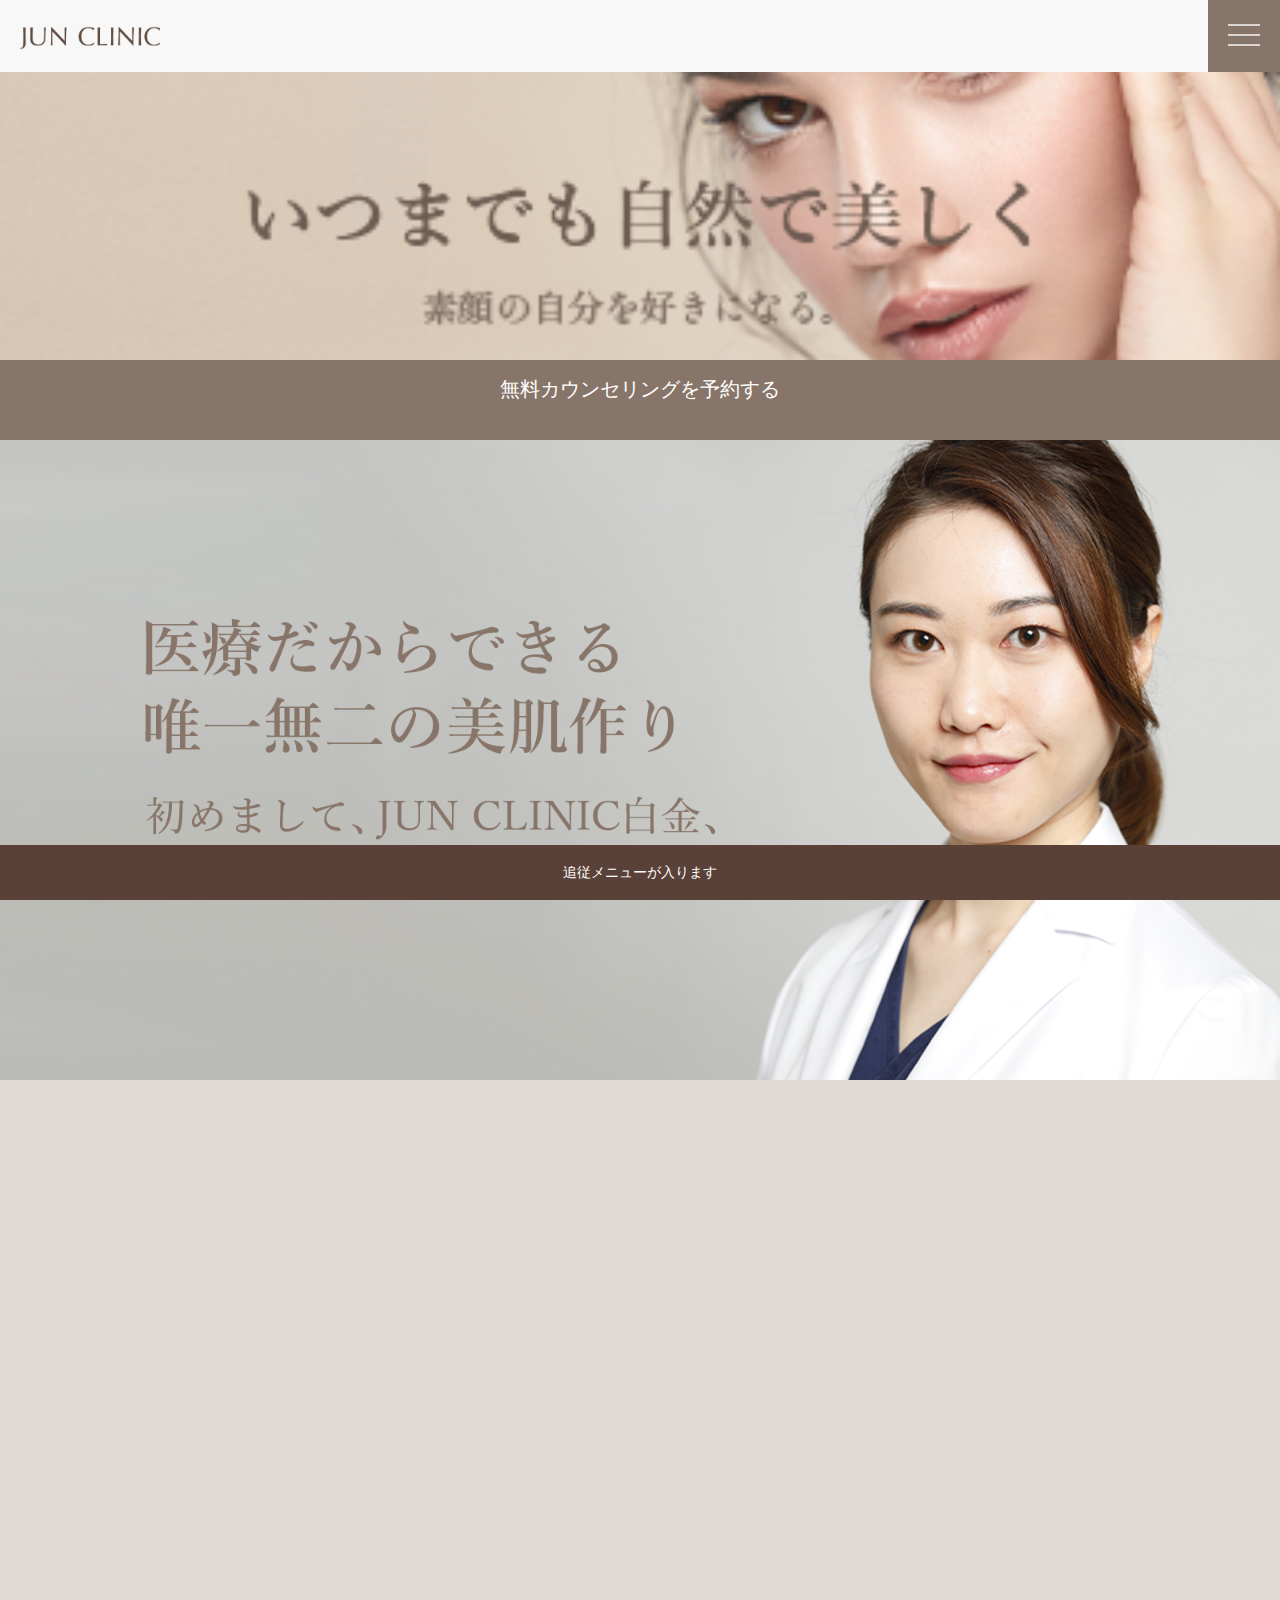
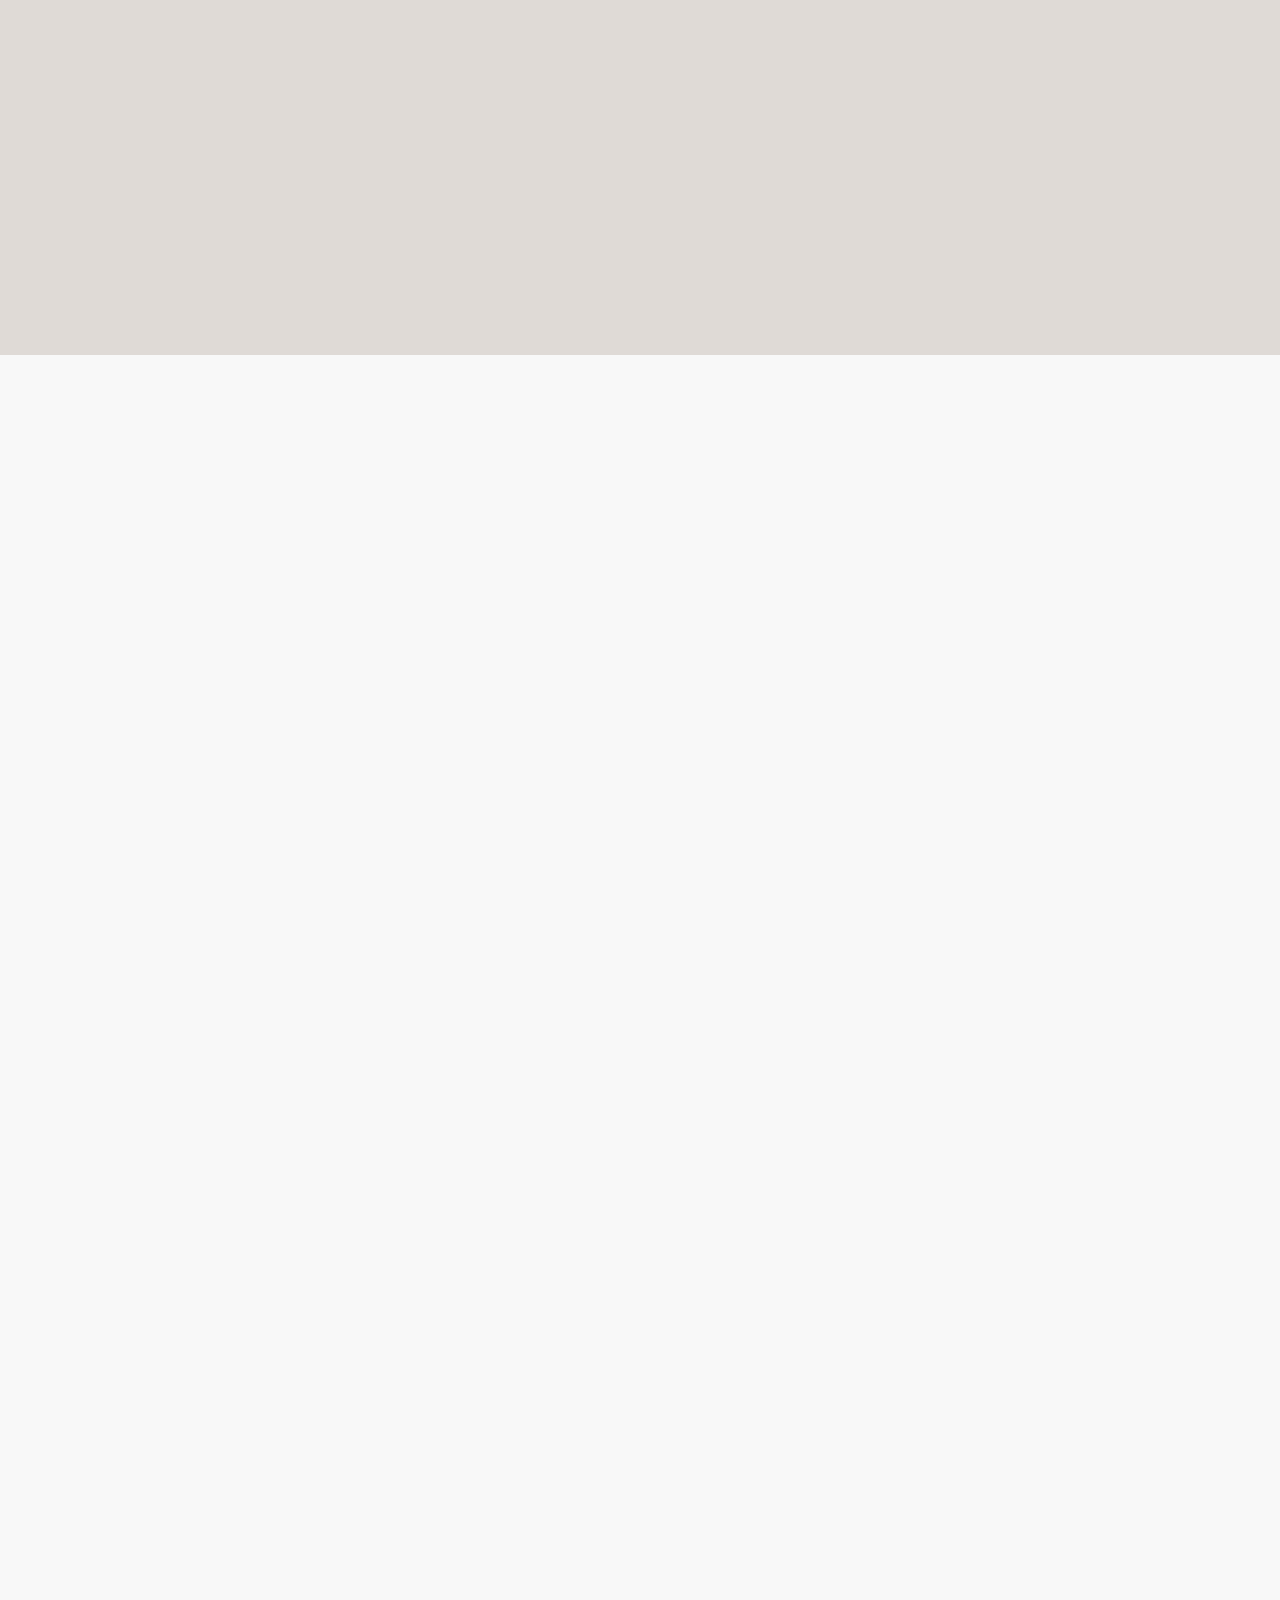
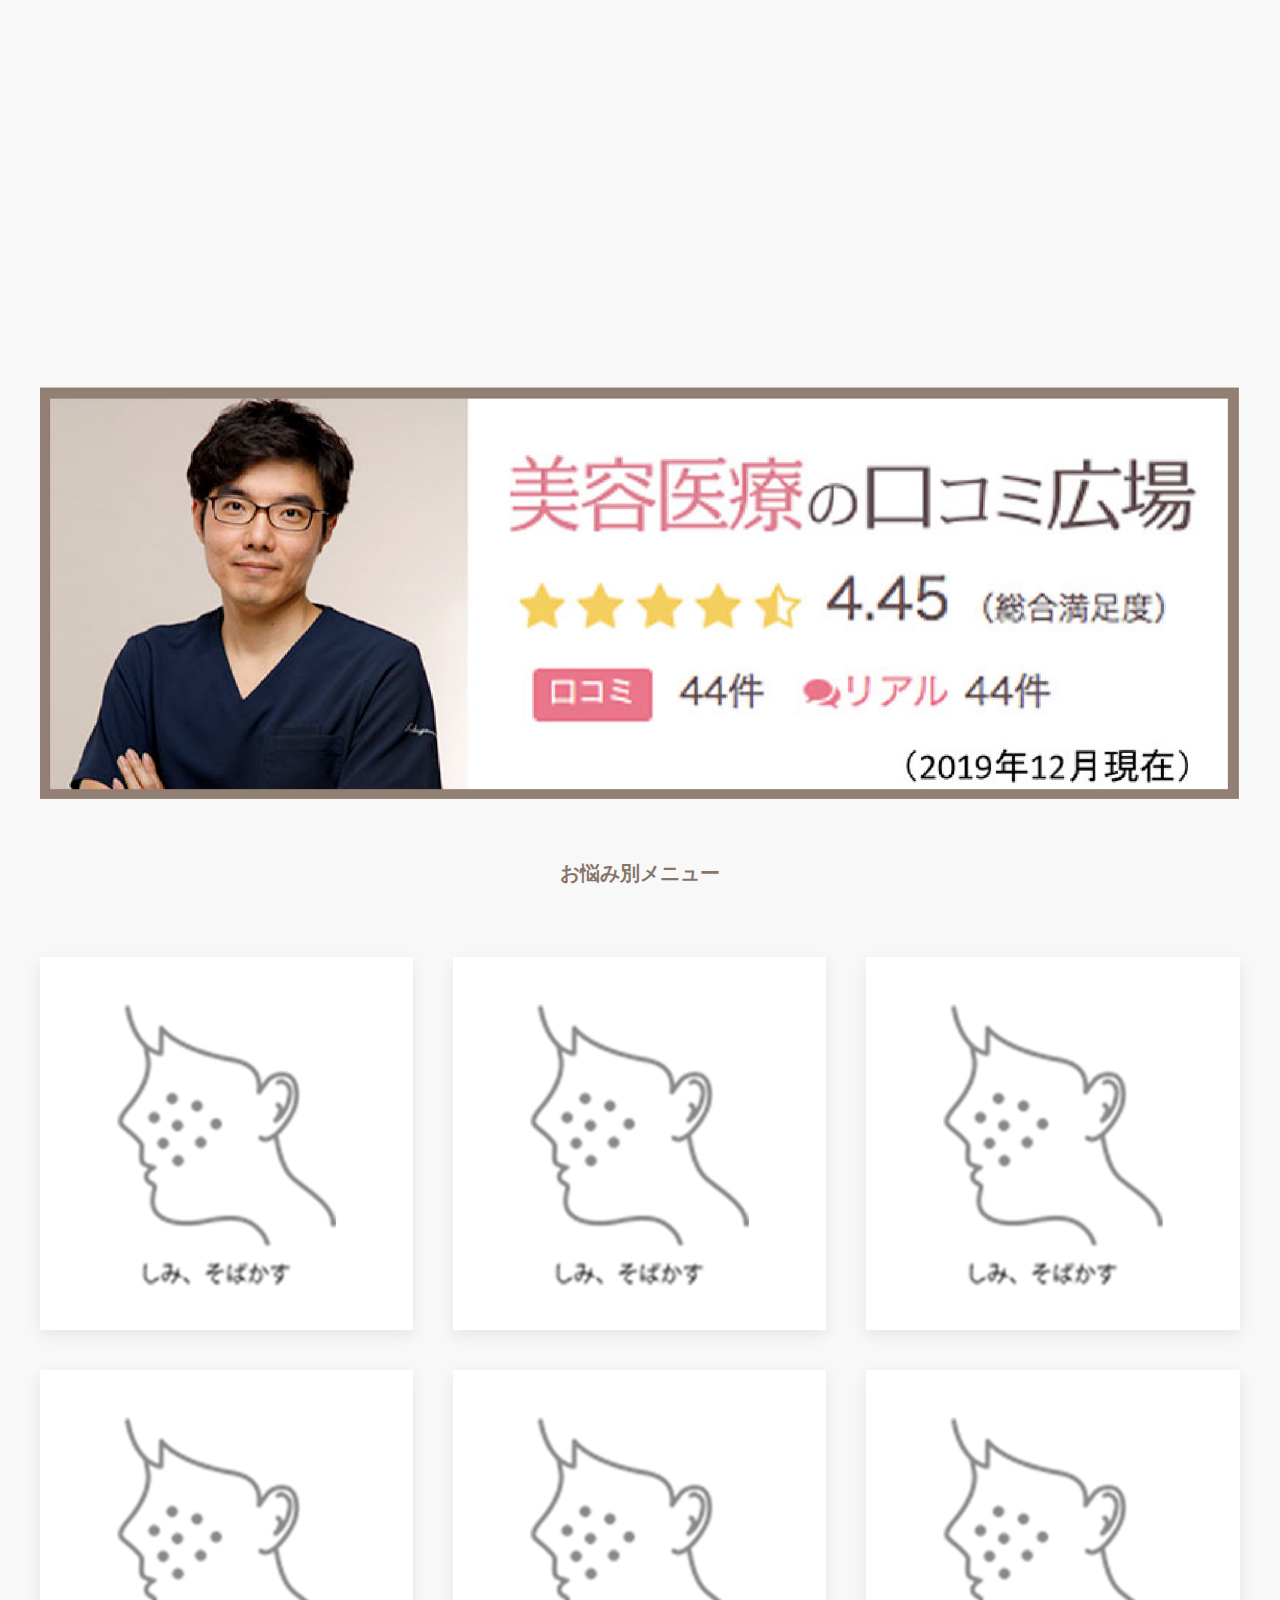
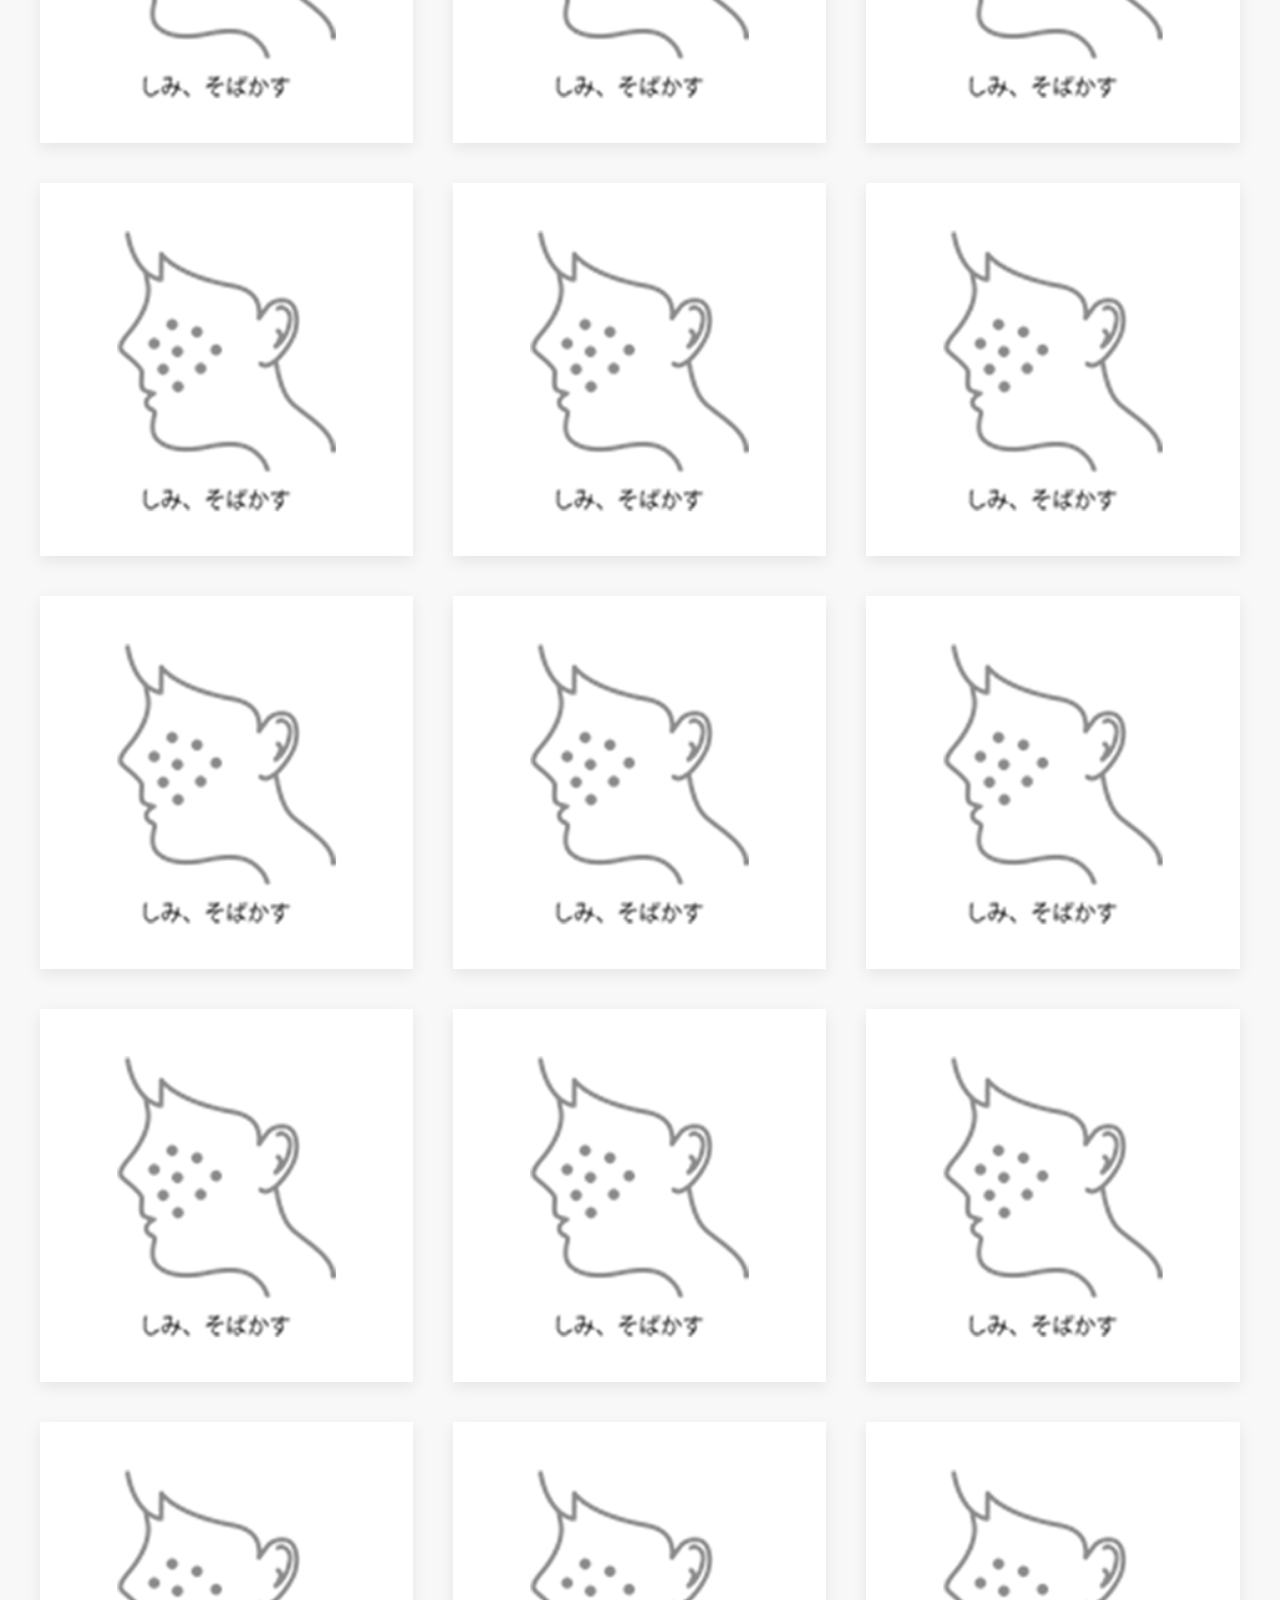
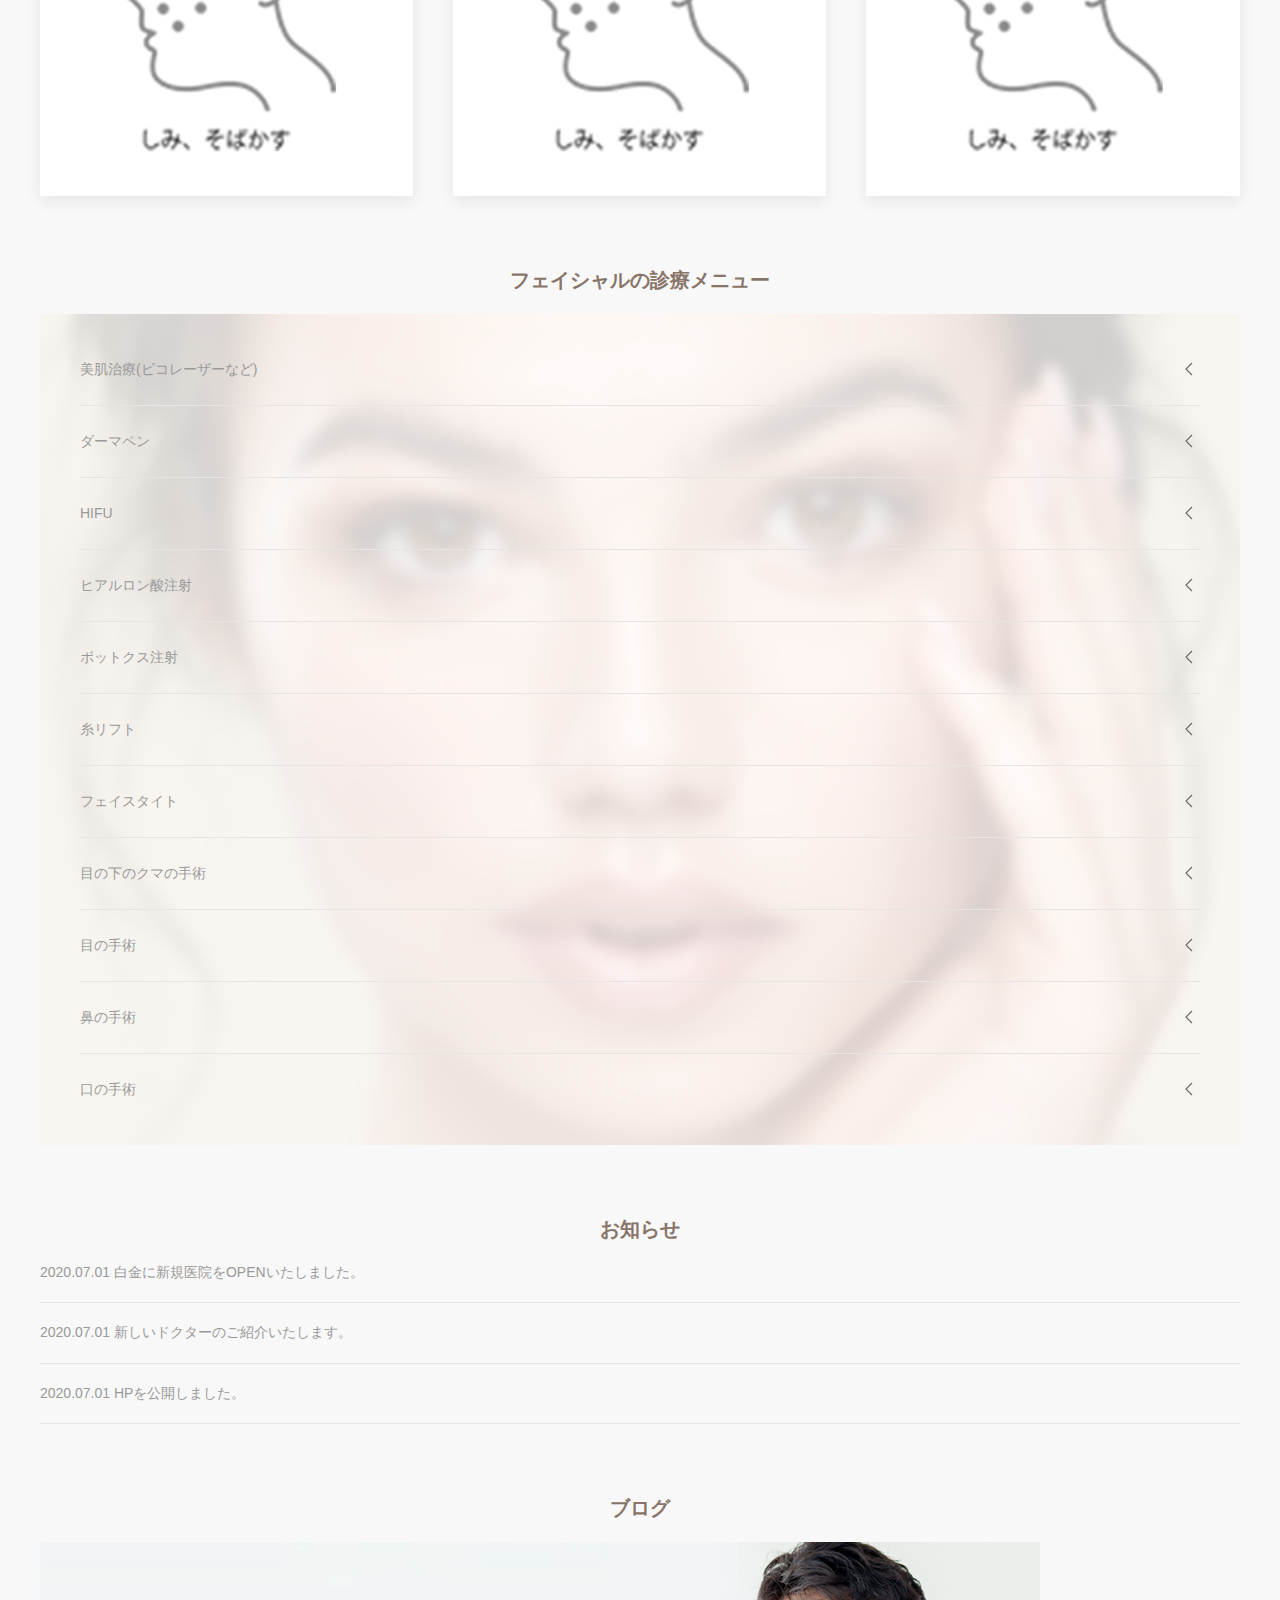
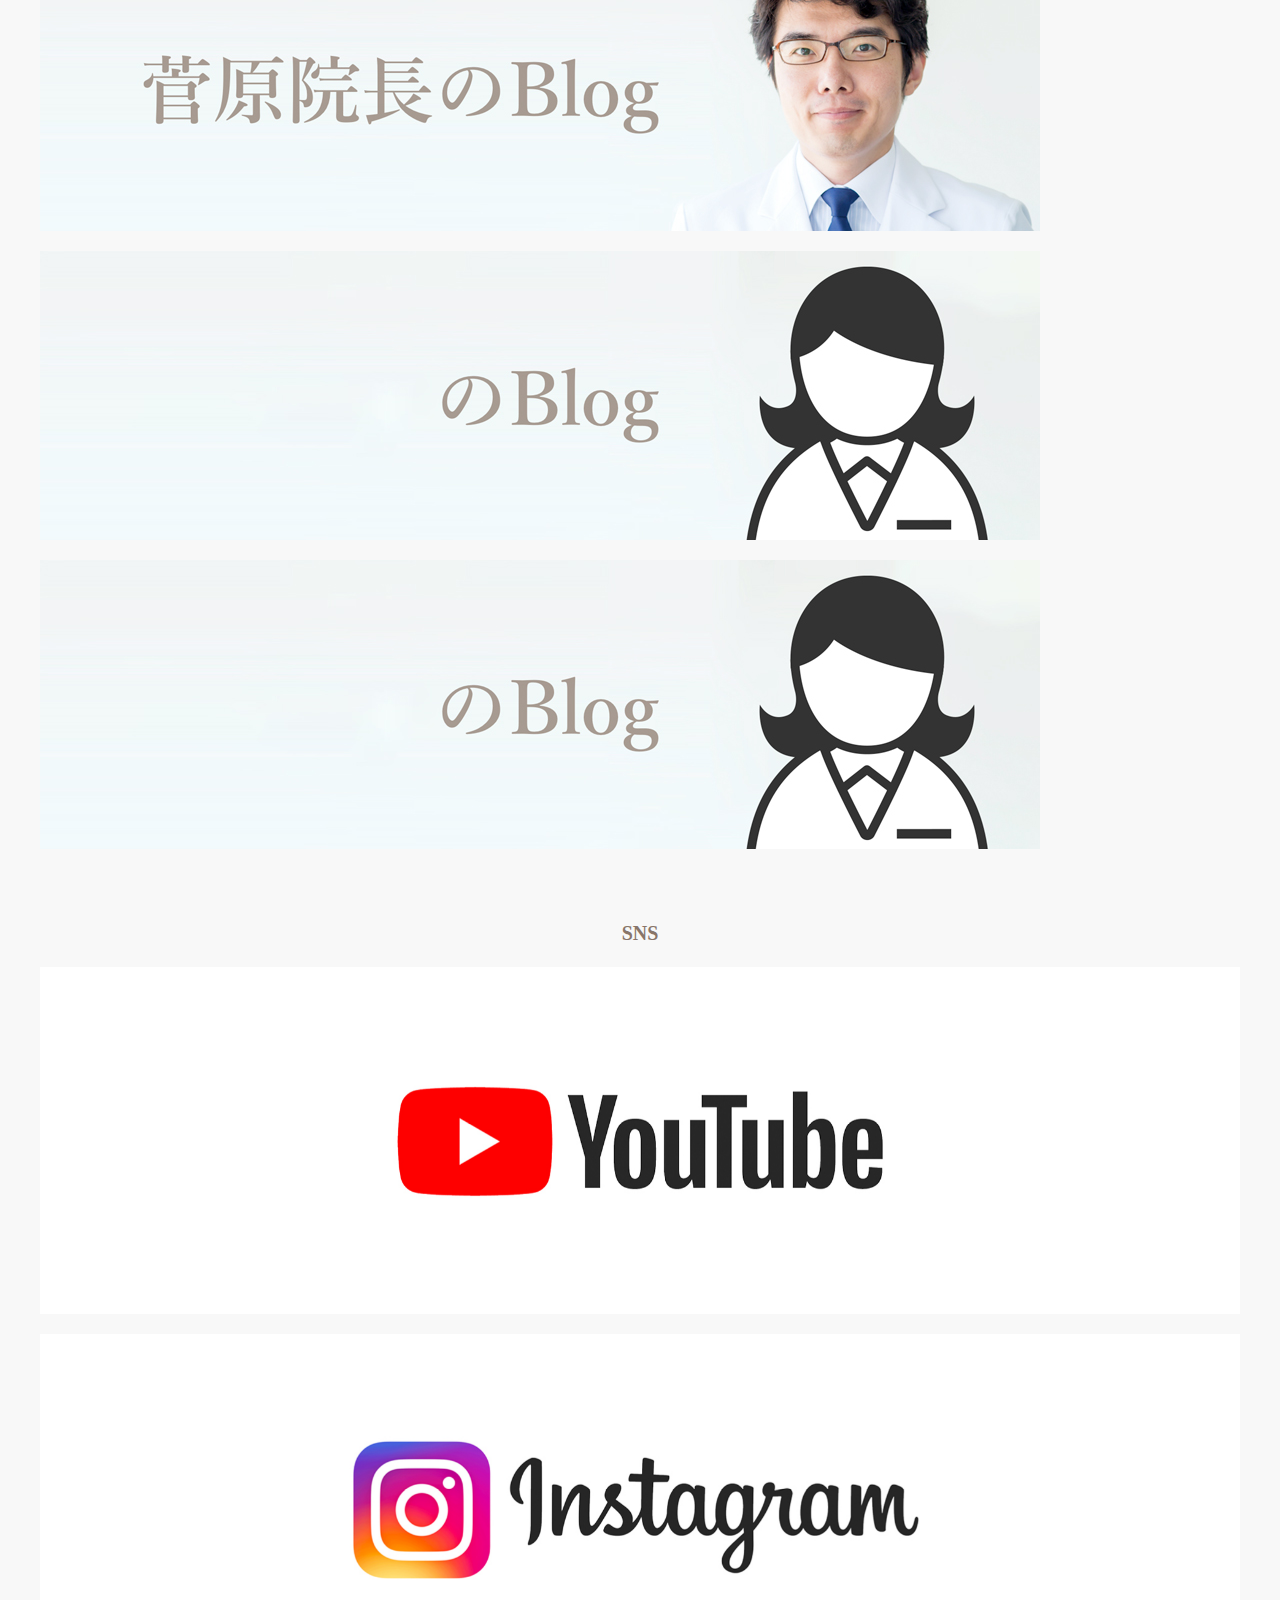
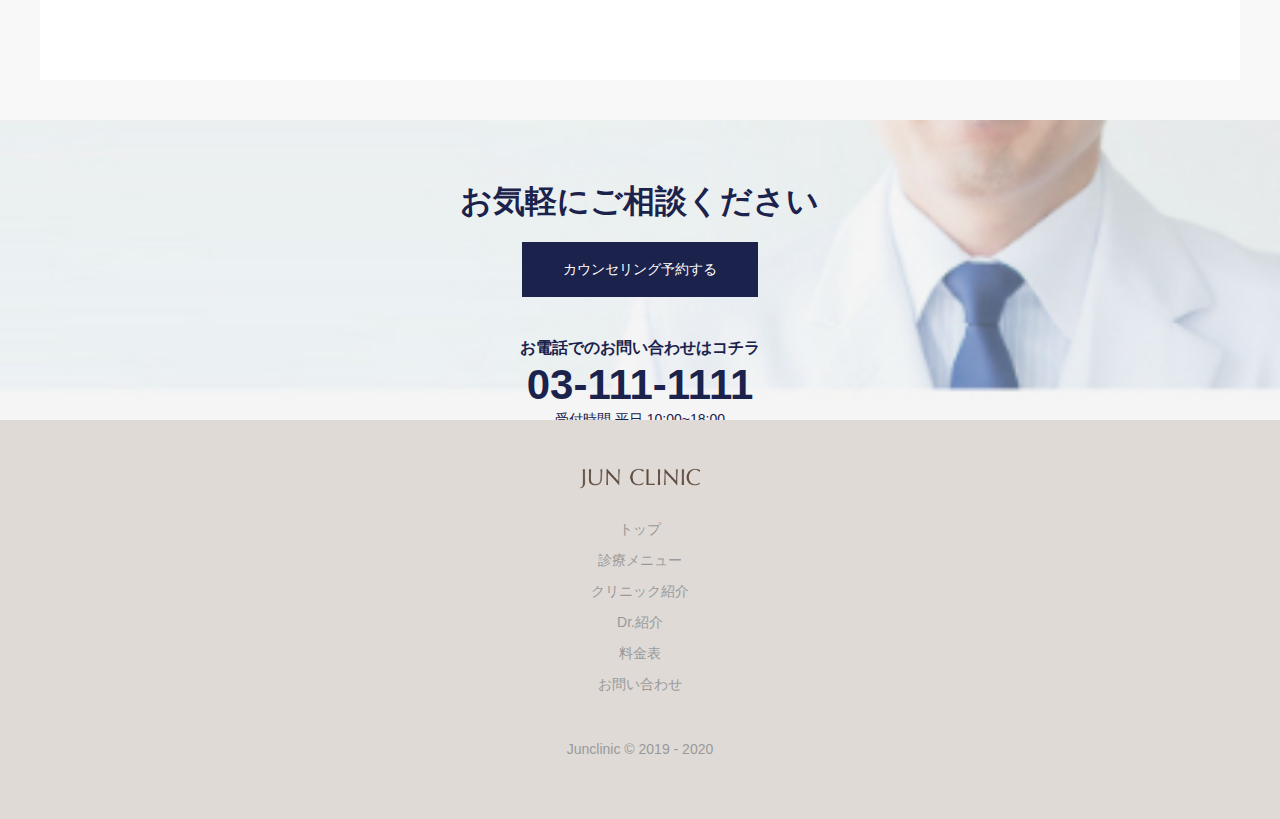
==== commit 457c6650: "Update index.html" ====
--- a/index.html
+++ b/index.html
@@ -86,32 +86,12 @@
     <div class="bg-1 uk-flex uk-flex-center uk-flex-middle">
       <div>
         <img src="img/top_dr.png" alt="">
-                <p class="uk-h6 uk-text-secondary uk-padding uk-margin-remove-top" uk-scrollspy="cls: uk-animation-fade; repeat: true">私自身20代後半頃から毛穴や小じわ、法令線などのエイジングサインが気になり始め、光レーザー治療に出会いました。初めて治療を受けた時、医療だからこそ生み出せる効果に感動したのを今でも鮮明に覚えています。そして素肌が綺麗になることで、こんなにも幸せな気持ちになるのか、と驚きました。その後も医学的な根拠を調べていくうちに、光レーザー治療の奥深さに魅了され、美容医療の世界に足を踏み入れました。
-
-皆様が何気なく受けているお肌治療は、実は非常に複雑なものです。
-お肌はその方の肌質、スキンケア法、日焼けの程度、体調、ホルモン、遺伝的要素、老化などの要因が複雑に絡みあい、日々変化しています。
-そしてお肌に照射するレーザー機器もまた、その種類、波長、出力、パルス幅、スポットサイズ、ショット数、治療頻度、そして機器の組み合わせは様々です。
-
-このような複数の要因が複雑に関与しているため、当院では以下の2つを大切に、徹底したお肌管理を行っています。
-
-1つ目は、毎回の肌画像分析機器を用いた医師診察
-2つ目は、その結果に基づき、毎回最適なレーザーを選択し、同時に様々に組み合わせる
-
-ただ漫然と治療をするのではなく、「その方、その時にあった最適な治療をオーダーメイドで行う」ことが美肌への近道だと考えています。
-
-また当院では「いつまでも自然で美しく」をコンセプトとし、お肌治療と同様にお顔のボリュームやたるみ治療にも拘って治療しております。
-
-あくまでも自然であることを大切に、仕上がりや性質の異なる11種類のヒアルロン酸製剤を使い分け、注入法、麻酔法を調整しています。
-
-私のこれまでの数万人以上の診療経験と当院の素晴らしい環境の中で、より皆様の目線に立った治療をご提案できればと思います。
-
-美容皮膚科治療の基盤であるお肌治療は、様々なことが関与するため、いつもうまくいくという訳ではなく、山あり谷ありの治療経過の方もいらっしゃいます。そんな時こそ、私は諦めず全力で向き合い、サポートさせて頂きたいと思っております。
-
-目指すはトーンが均一で、キメのある健康的なお肌。ファンデーションのいらない透き通った美しい素肌に、ポイントメイクだけ。このシンプルかつナチュラルな美しさが、自信や自己肯定感を引き出し、ご自身の真の美しさに気づくきっかけとなれば幸いです。
-
-5年、10年、20年後も見据え、皆様と二人三脚、美の人生のパートナーとしてお付き合いできればと思います。
-
-皆様のご来院を心よりお待ちしております。</p>
+        <p class="uk-h6 uk-text-secondary uk-padding uk-margin-remove-top" uk-scrollspy="cls: uk-animation-fade; repeat: true">
+          私自身20代後半頃から毛穴や小じわ、法令線などのエイジングサインが気になり始め、光レーザー治療に出会いました。初めて治療を受けた時、医療だからこそ生み出せる効果に感動したのを今でも鮮明に覚えています。そして素肌が綺麗になることで、こんなにも幸せな気持ちになるのか、と驚きました。</p>
+          <p class="uk-h6 uk-text-secondary uk-padding uk-margin-remove-top" uk-scrollspy="cls: uk-animation-fade; repeat: true">その後も医学的な根拠を調べていくうちに、光レーザー治療の奥深さに魅了され、美容医療の世界に足を踏み入れました。皆様が何気なく受けているお肌治療は、実は非常に複雑なものです。お肌はその方の肌質、スキンケア法、日焼けの程度、体調、ホルモン、遺伝的要素、老化などの要因が複雑に絡みあい、日々変化しています。そしてお肌に照射するレーザー機器もまた、その種類、波長、出力、パルス幅、スポットサイズ、ショット数、治療頻度、そして機器の組み合わせは様々です。このような複数の要因が複雑に関与しているため、当院では以下の2つを大切に、徹底したお肌管理を行っています。1つ目は、毎回の肌画像分析機器を用いた医師診察2つ目は、その結果に基づき、毎回最適なレーザーを選択し、同時に様々に組み合わせるただ漫然と治療をするのではなく、「その方、その時にあった最適な治療をオーダーメイドで行う」ことが美肌への近道だと考えています。</p>
+          <p class="uk-h6 uk-text-secondary uk-padding uk-margin-remove-top" uk-scrollspy="cls: uk-animation-fade; repeat: true">また当院では「いつまでも自然で美しく」をコンセプトとし、お肌治療と同様にお顔のボリュームやたるみ治療にも拘って治療しております。あくまでも自然であることを大切に、仕上がりや性質の異なる11種類のヒアルロン酸製剤を使い分け、注入法、麻酔法を調整しています。私のこれまでの数万人以上の診療経験と当院の素晴らしい環境の中で、より皆様の目線に立った治療をご提案できればと思います。美容皮膚科治療の基盤であるお肌治療は、様々なことが関与するため、いつもうまくいくという訳ではなく、山あり谷ありの治療経過の方もいらっしゃいます。そんな時こそ、私は諦めず全力で向き合い、サポートさせて頂きたいと思っております。目指すはトーンが均一で、キメのある健康的なお肌。ファンデーションのいらない透き通った美しい素肌に、ポイントメイクだけ。このシンプルかつナチュラルな美しさが、自信や自己肯定感を引き出し、ご自身の真の美しさに気づくきっかけとなれば幸いです。</p>
+          <p class="uk-h6 uk-text-secondary uk-padding uk-margin-remove-top" uk-scrollspy="cls: uk-animation-fade; repeat: true">5年、10年、20年後も見据え、皆様と二人三脚、美の人生のパートナーとしてお付き合いできればと思います。皆様のご来院を心よりお待ちしております。
+        </p>
         <h2 class="mincho uk-text-secondary uk-margin-large-top uk-text-center uk-margin-remove-bottom font75" uk-scrollspy="cls: uk-animation-fade; repeat: true"><span class="highlight">素顔の自分を好きになる</span></h2>
         <p class="uk-h6 uk-text-secondary uk-padding uk-margin-remove-top" uk-scrollspy="cls: uk-animation-fade; repeat: true">それが、JUNCLINIC白金のコンセプトです。私たちは老化のメカニズムに基づき、3つのアプローチで美容医療を提供しています。素顔に自信を取り戻し、長く美しくいてほしい。それが私たちの思いです。</p>
 
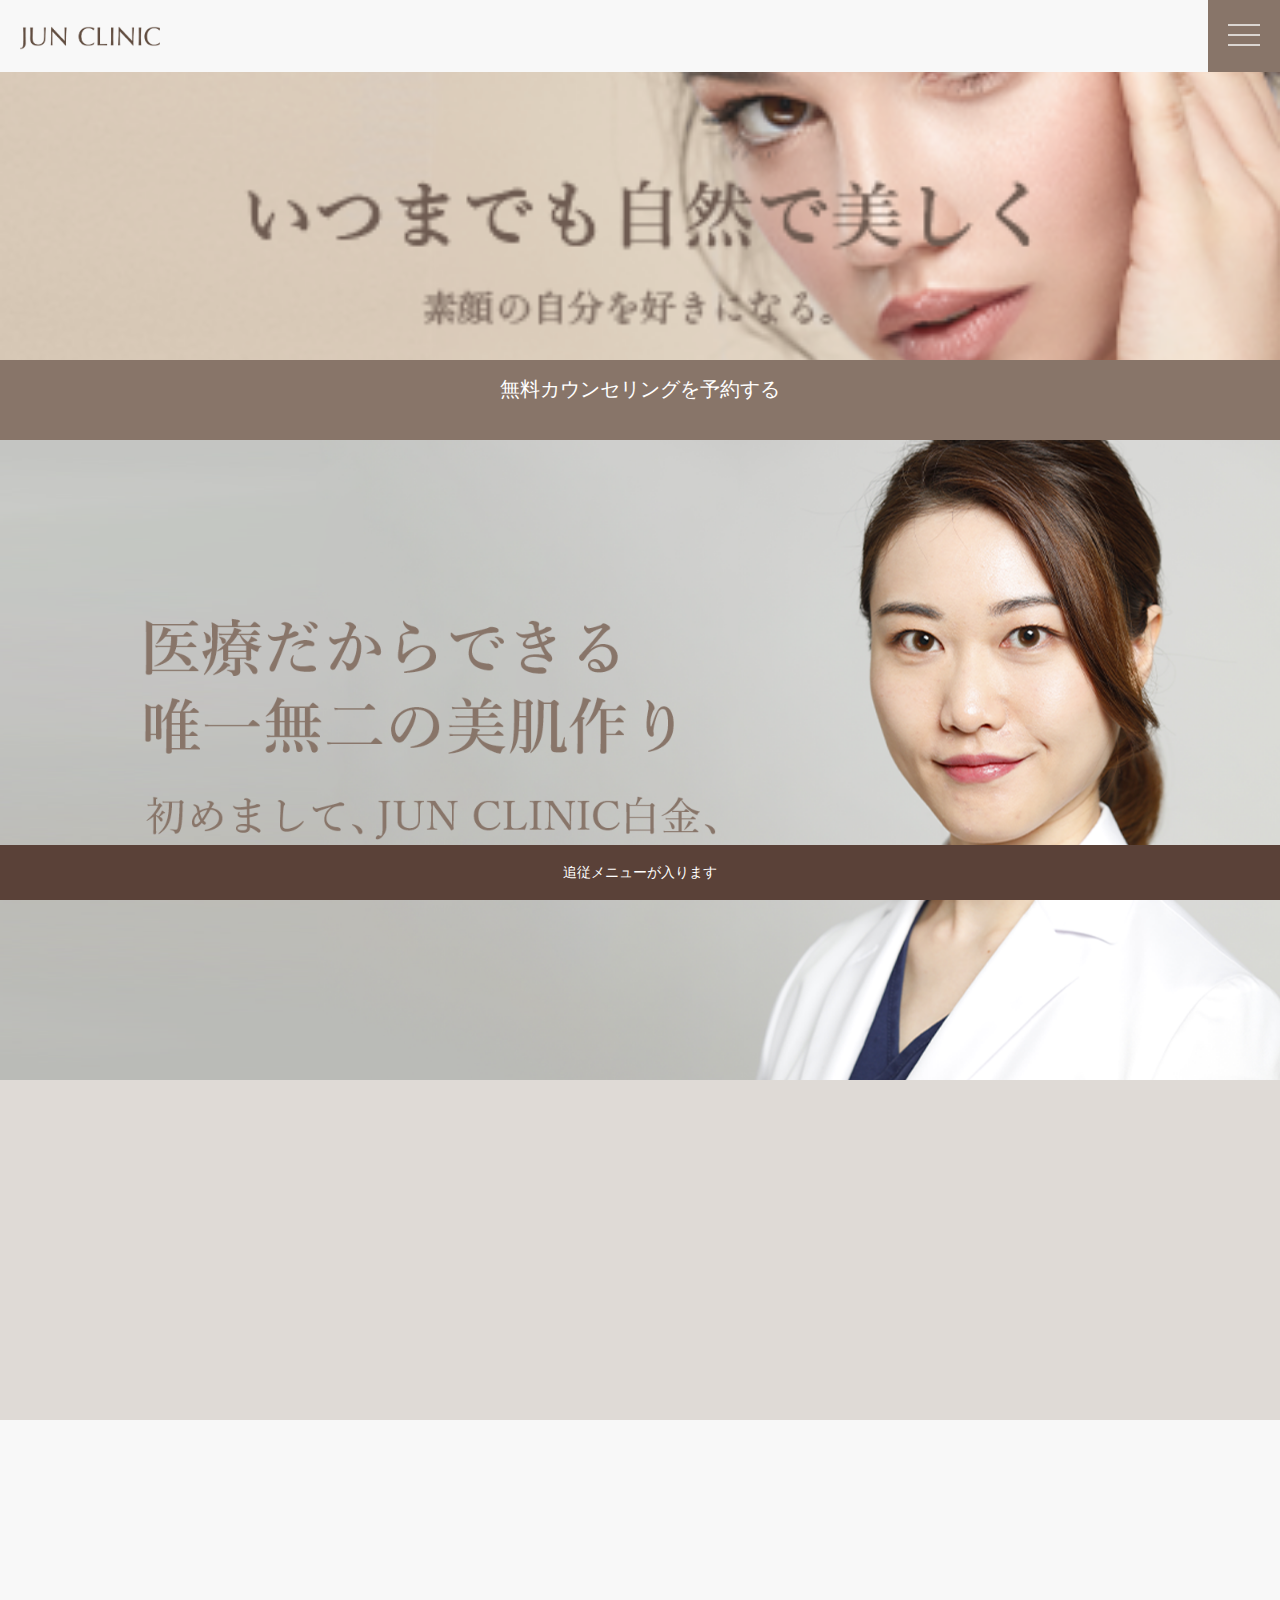
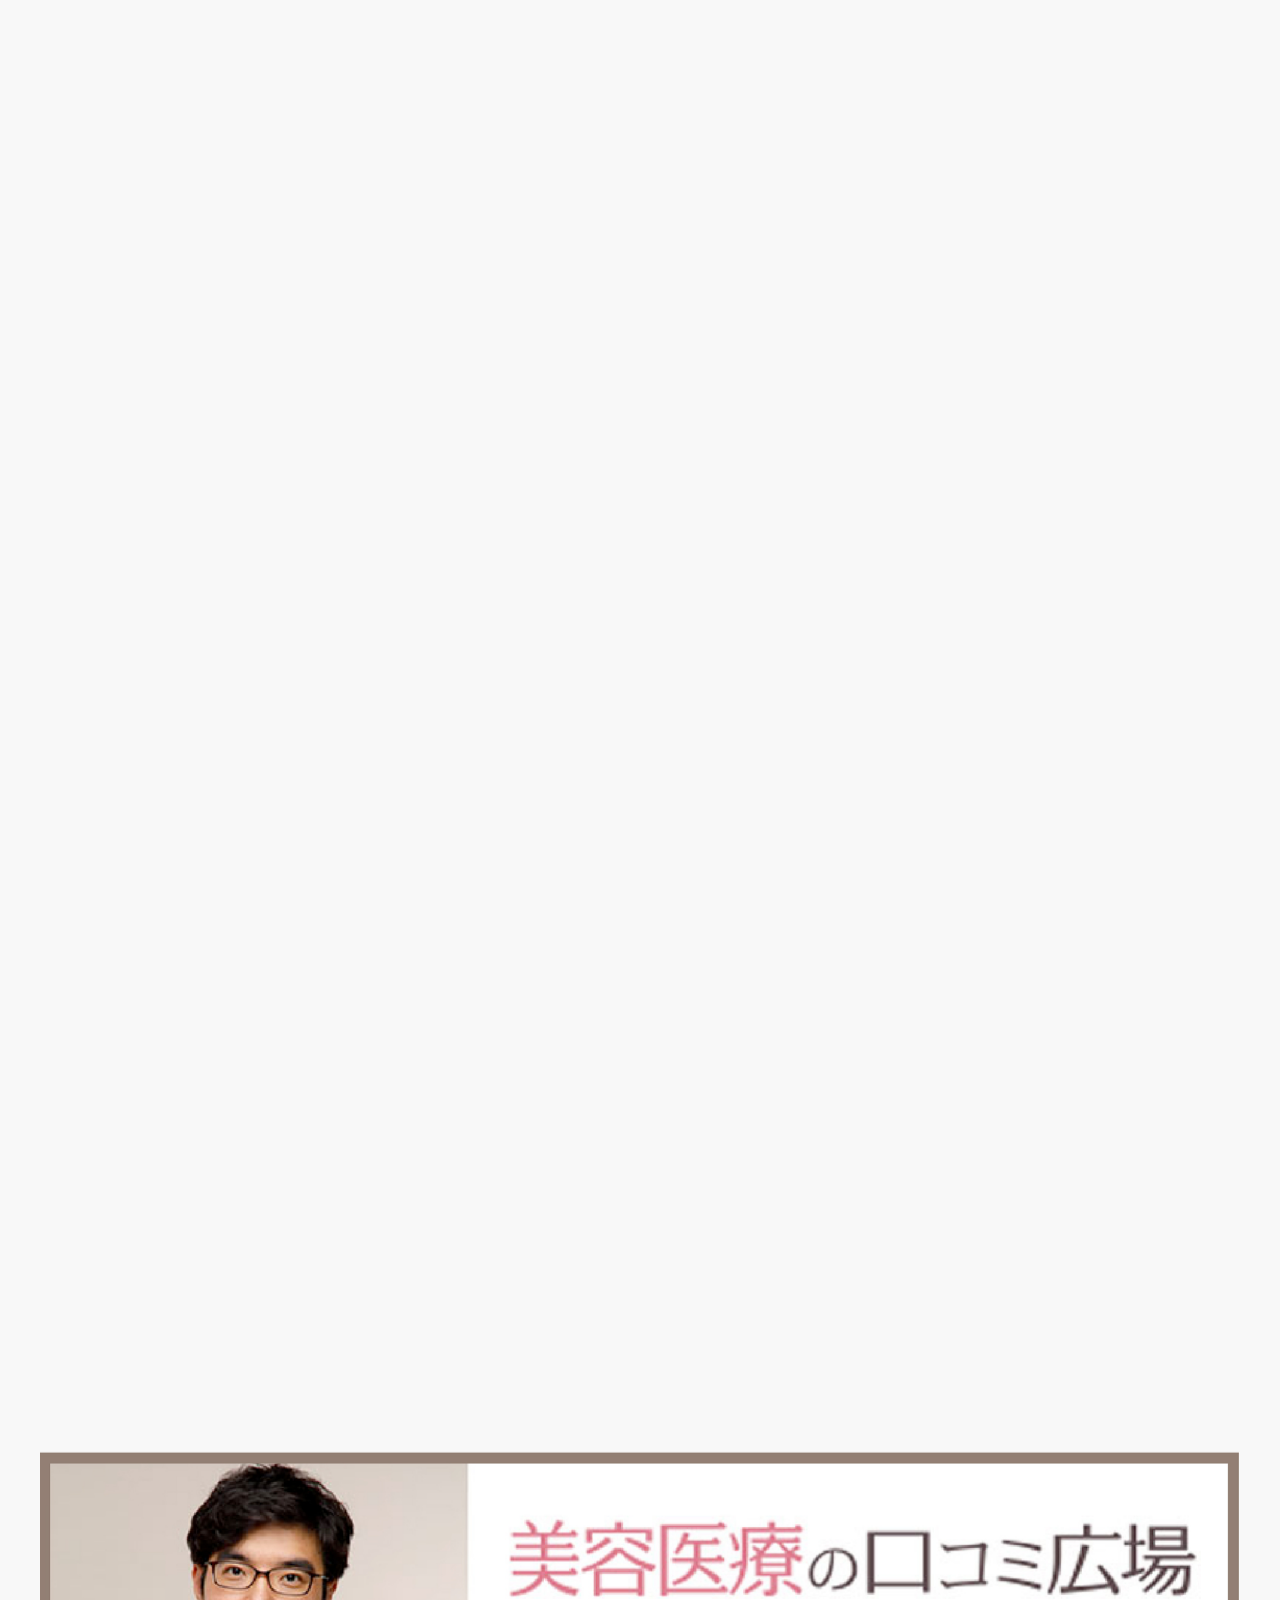
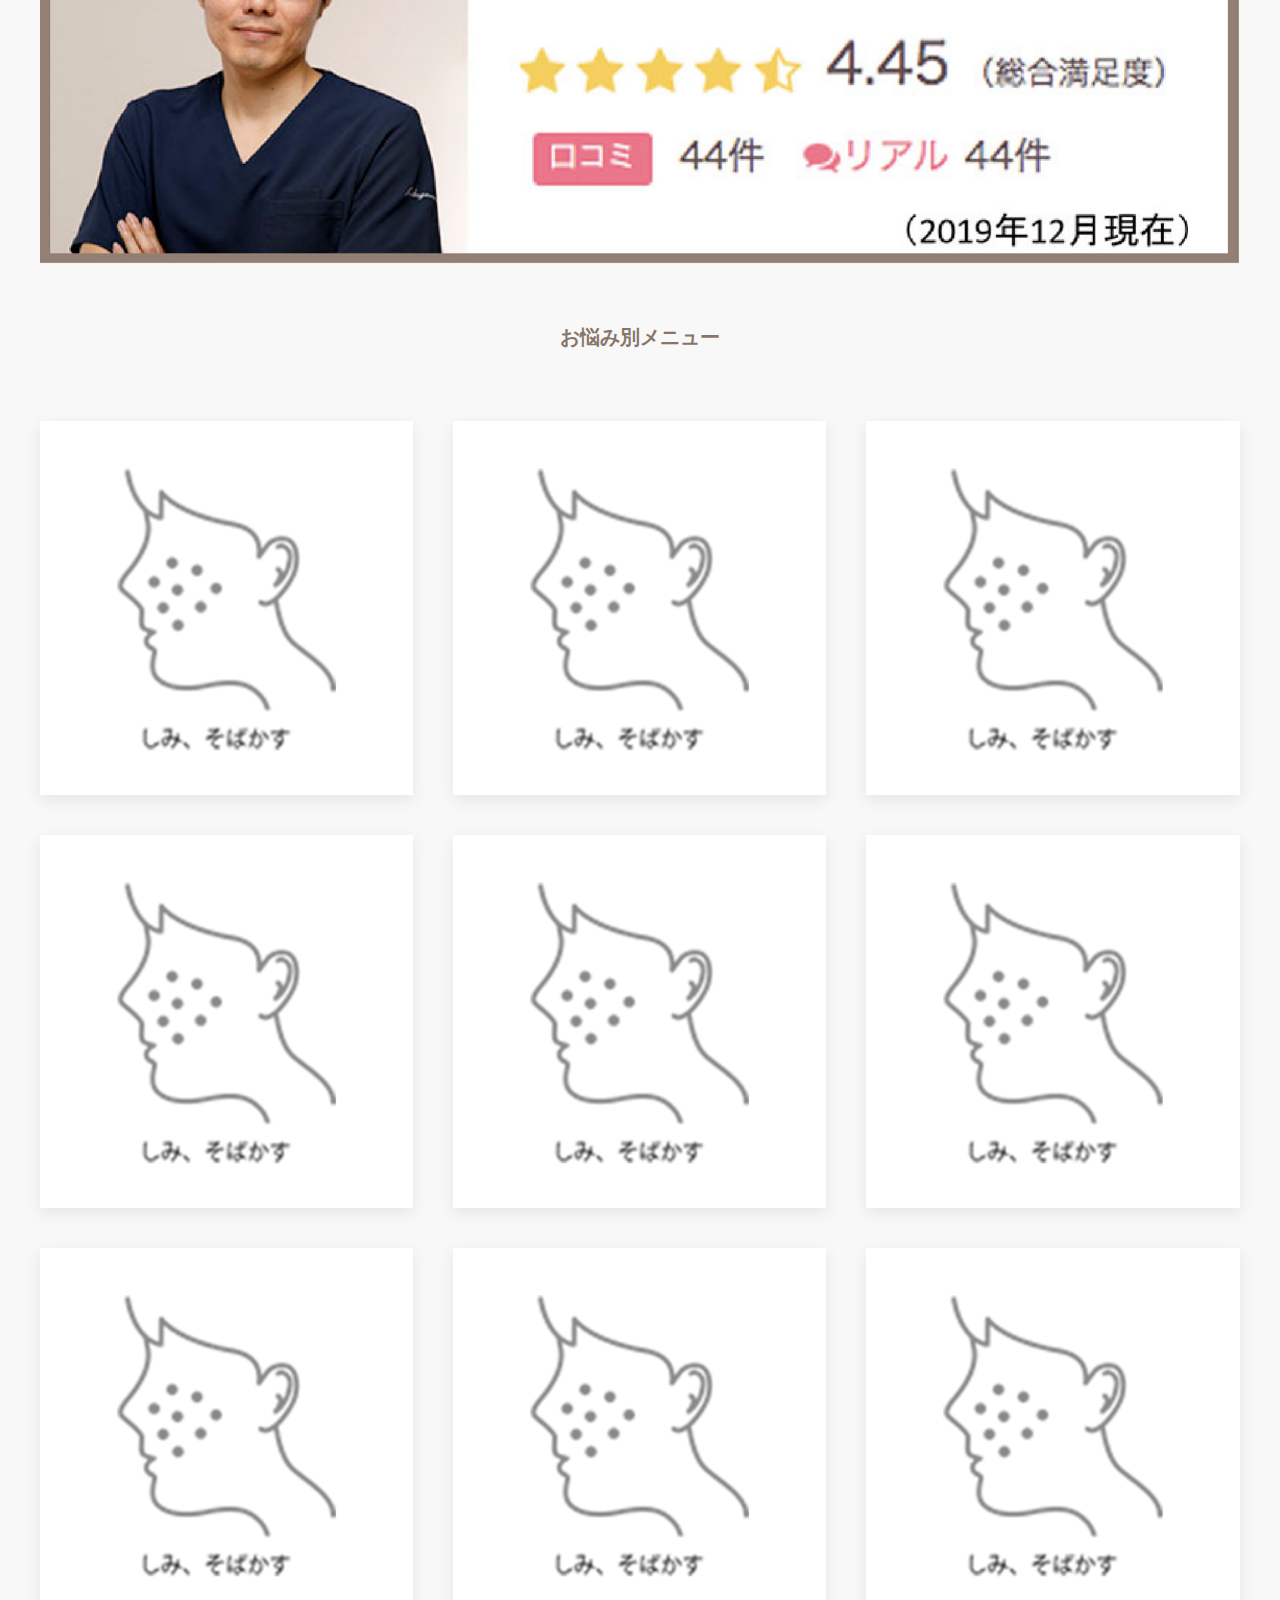
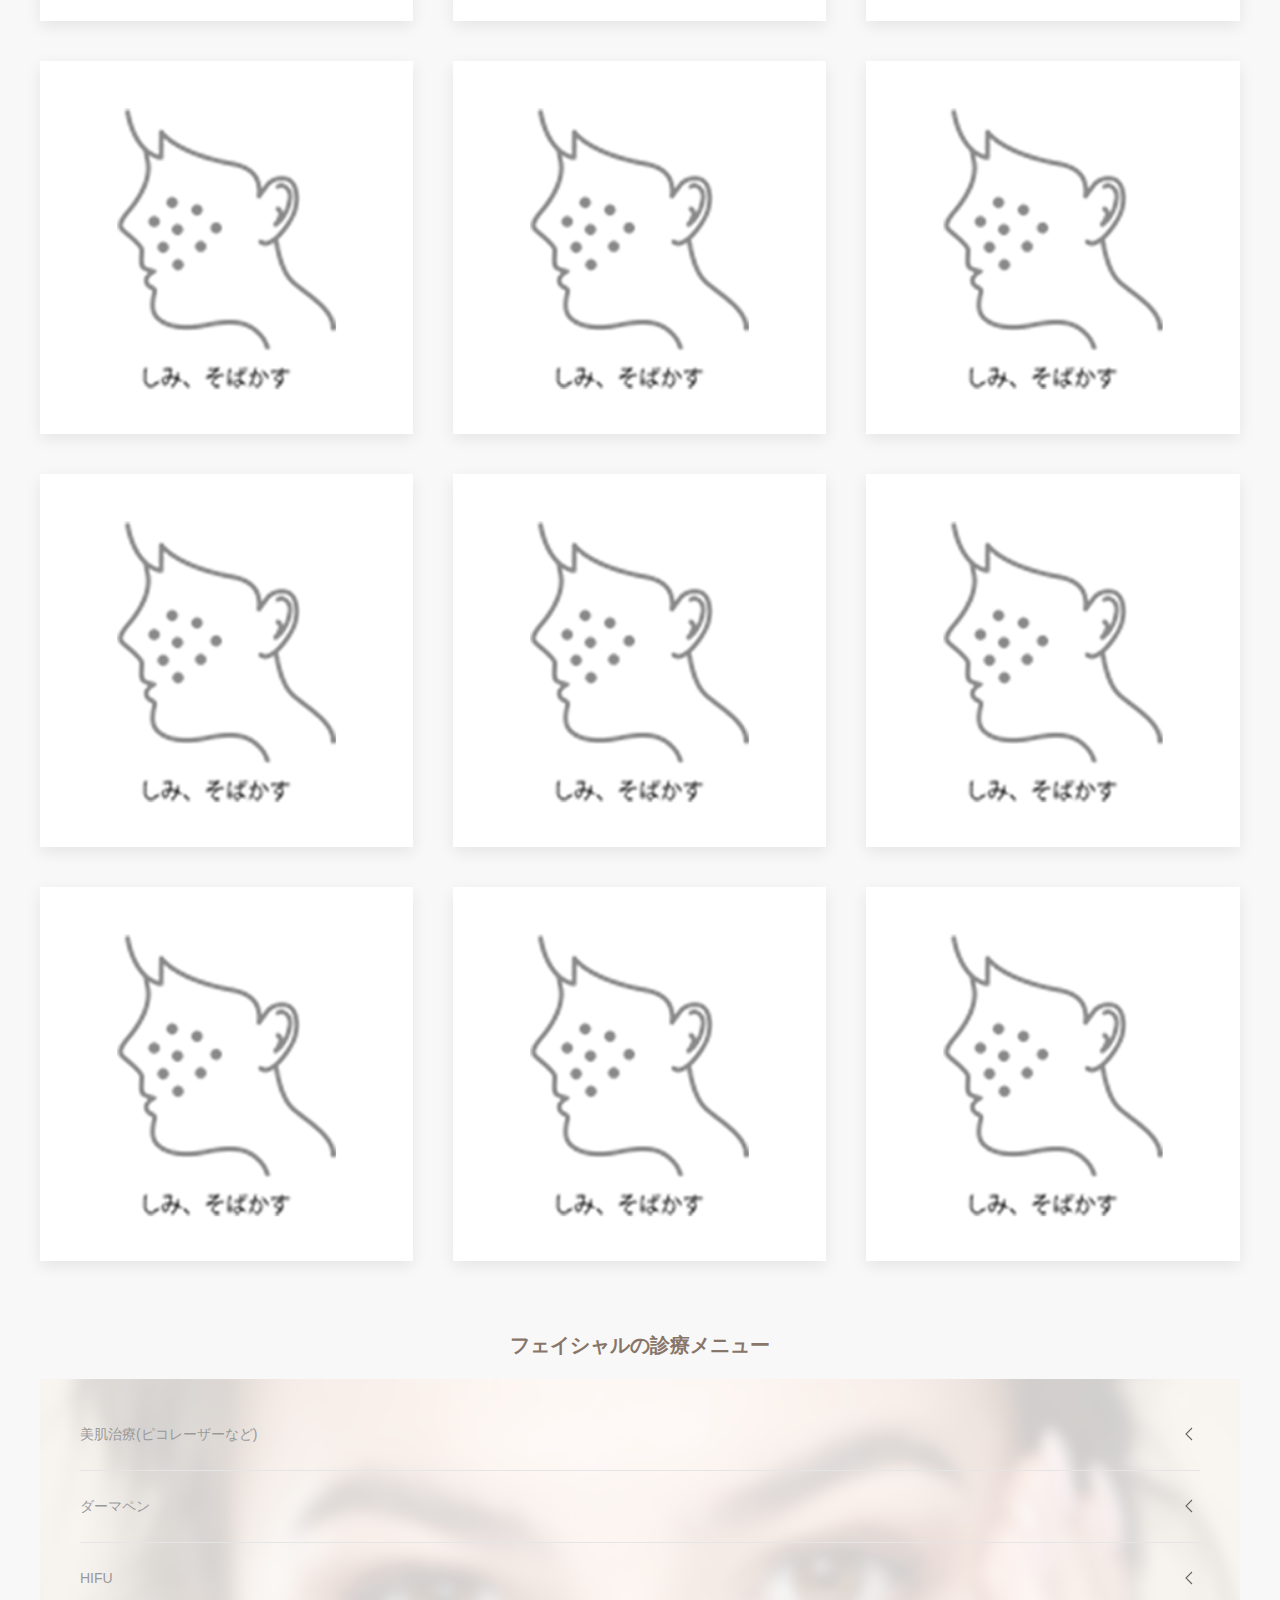
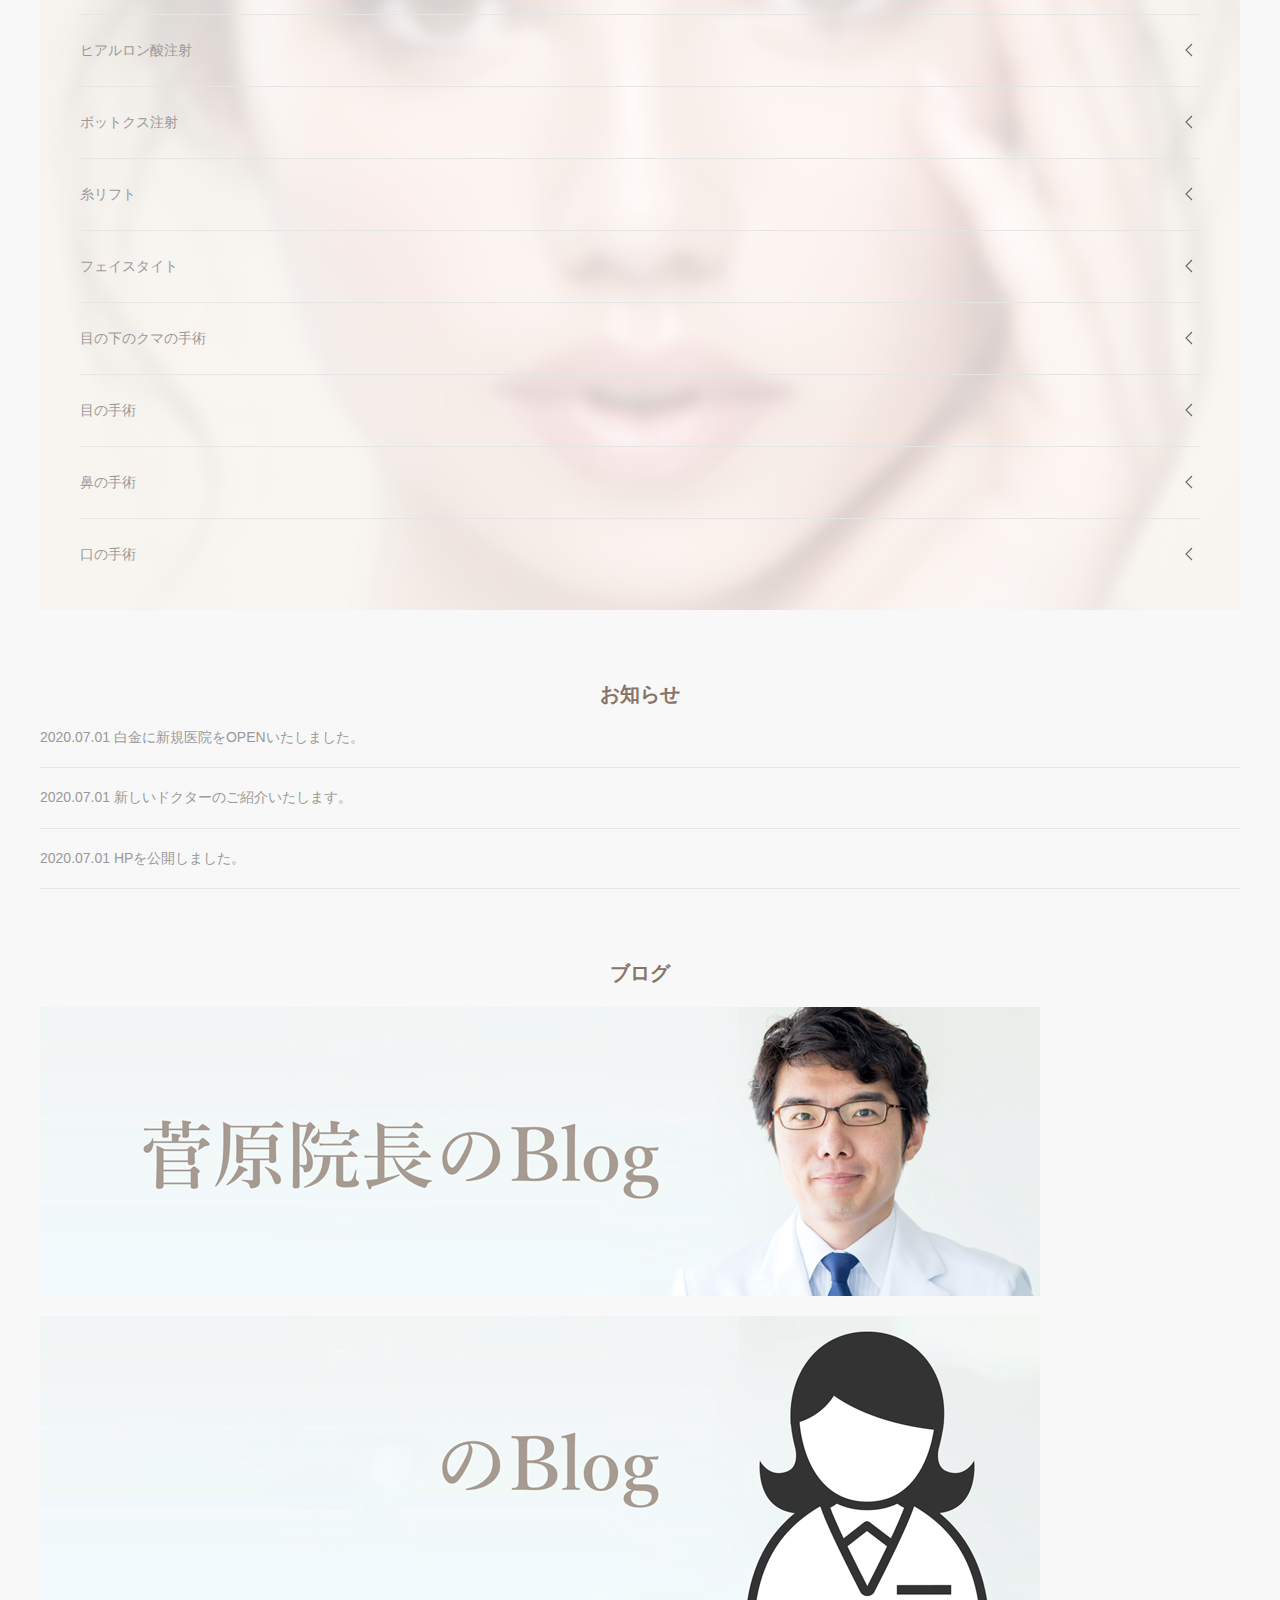
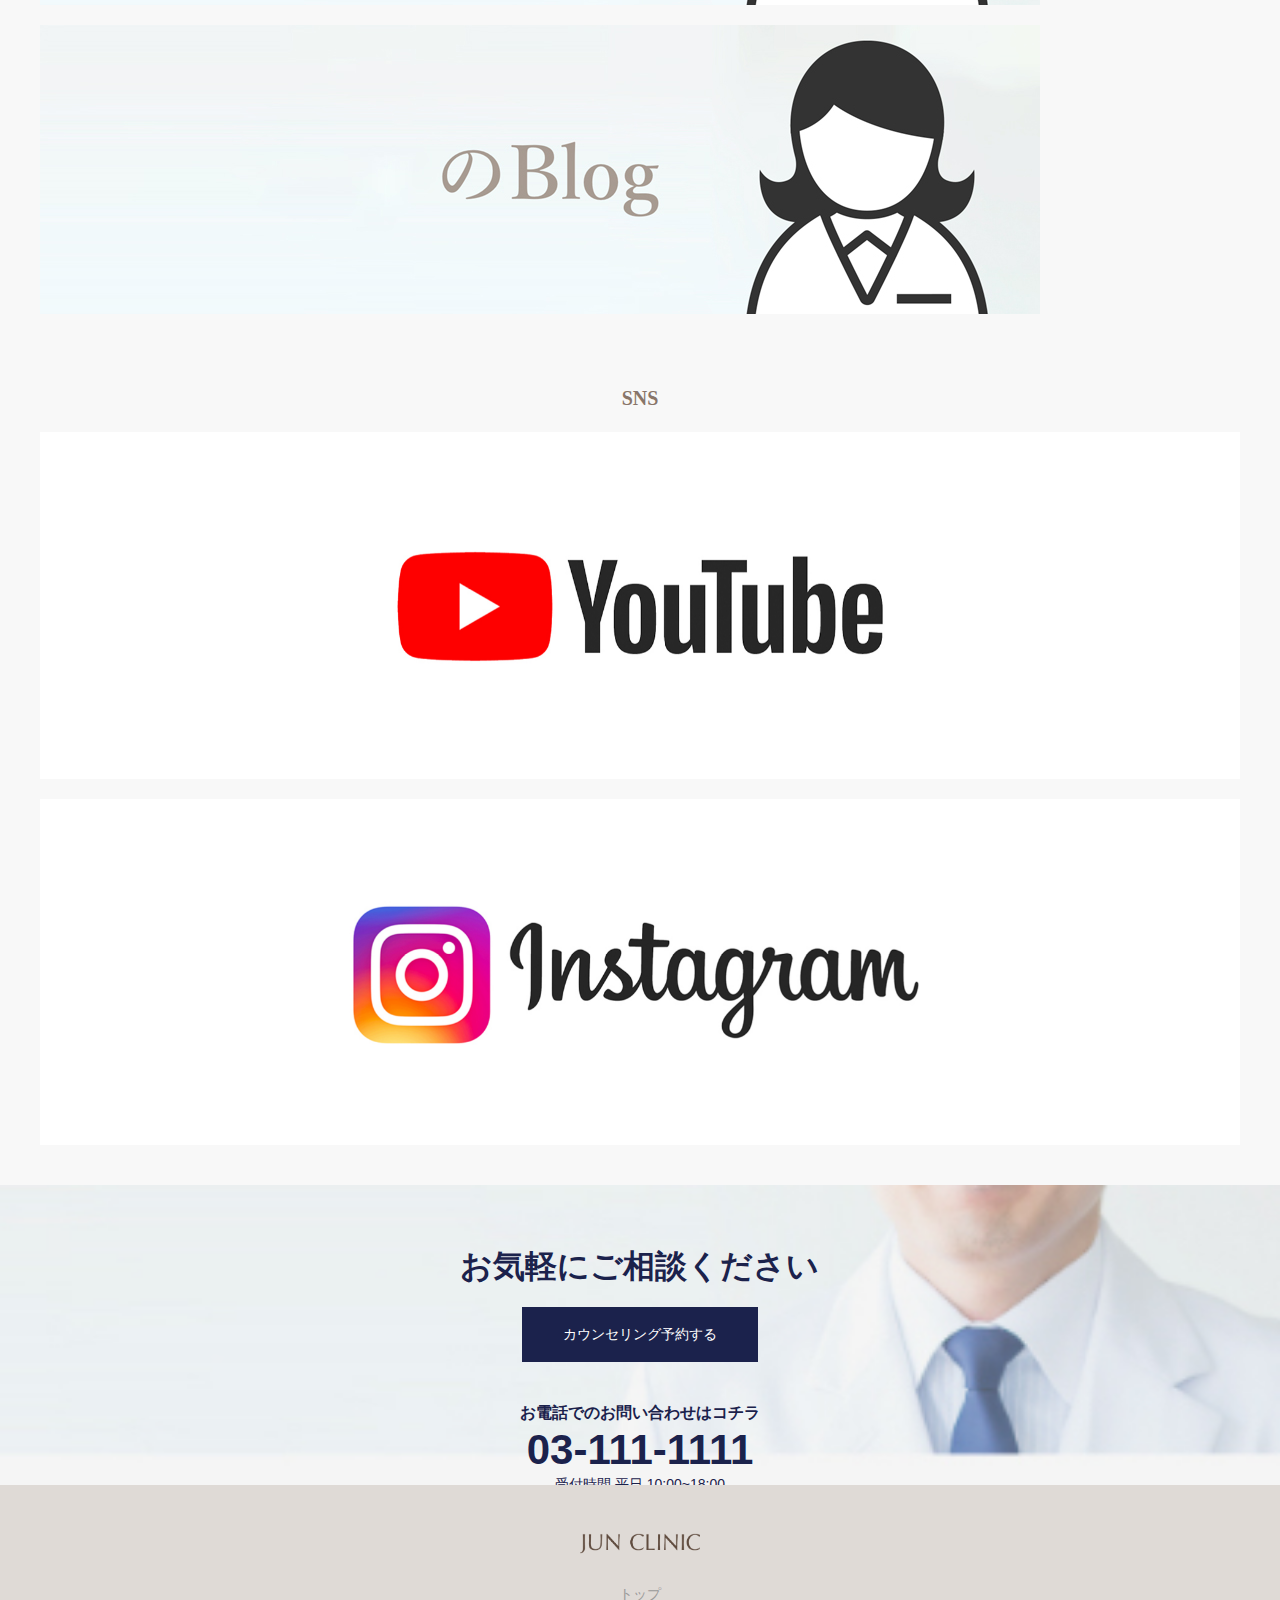
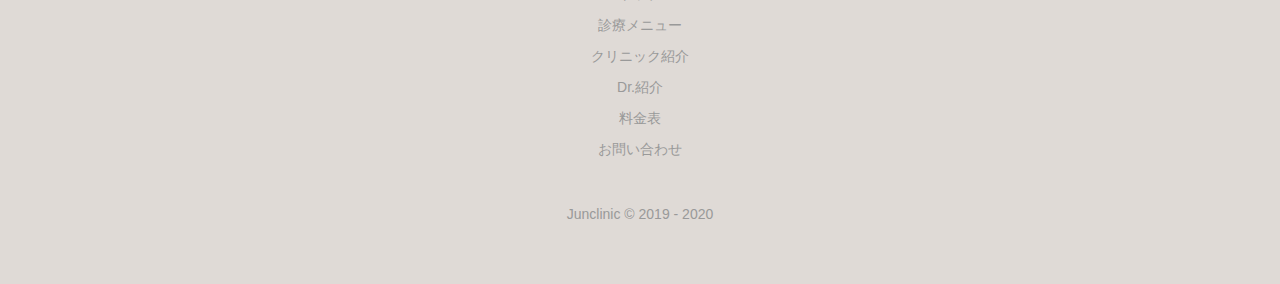
==== commit f71d295e: "Update index.html" ====
--- a/index.html
+++ b/index.html
@@ -86,10 +86,10 @@
     <div class="bg-1 uk-flex uk-flex-center uk-flex-middle">
       <div>
         <img src="img/top_dr.png" alt="">
-        <p class="uk-h6 uk-text-secondary uk-padding uk-margin-remove-top" uk-scrollspy="cls: uk-animation-fade; repeat: true">
+        <!-- <p class="uk-h6 uk-text-secondary uk-padding uk-margin-remove-top" uk-scrollspy="cls: uk-animation-fade; repeat: true">
           私自身20代後半頃から毛穴や小じわ、法令線などのエイジングサインが気になり始め、光レーザー治療に出会いました。初めて治療を受けた時、医療だからこそ生み出せる効果に感動したのを今でも鮮明に覚えています。そして素肌が綺麗になることで、こんなにも幸せな気持ちになるのか、と驚きました。</p>
           <p class="uk-h6 uk-text-secondary uk-padding uk-margin-remove-top" uk-scrollspy="cls: uk-animation-fade; repeat: true">その後も医学的な根拠を調べていくうちに、光レーザー治療の奥深さに魅了され、美容医療の世界に足を踏み入れました。皆様が何気なく受けているお肌治療は、実は非常に複雑なものです。お肌はその方の肌質、スキンケア法、日焼けの程度、体調、ホルモン、遺伝的要素、老化などの要因が複雑に絡みあい、日々変化しています。そしてお肌に照射するレーザー機器もまた、その種類、波長、出力、パルス幅、スポットサイズ、ショット数、治療頻度、そして機器の組み合わせは様々です。このような複数の要因が複雑に関与しているため、当院では以下の2つを大切に、徹底したお肌管理を行っています。1つ目は、毎回の肌画像分析機器を用いた医師診察2つ目は、その結果に基づき、毎回最適なレーザーを選択し、同時に様々に組み合わせるただ漫然と治療をするのではなく、「その方、その時にあった最適な治療をオーダーメイドで行う」ことが美肌への近道だと考えています。</p>
-          <p class="uk-h6 uk-text-secondary uk-padding uk-margin-remove-top" uk-scrollspy="cls: uk-animation-fade; repeat: true">また当院では「いつまでも自然で美しく」をコンセプトとし、お肌治療と同様にお顔のボリュームやたるみ治療にも拘って治療しております。あくまでも自然であることを大切に、仕上がりや性質の異なる11種類のヒアルロン酸製剤を使い分け、注入法、麻酔法を調整しています。私のこれまでの数万人以上の診療経験と当院の素晴らしい環境の中で、より皆様の目線に立った治療をご提案できればと思います。美容皮膚科治療の基盤であるお肌治療は、様々なことが関与するため、いつもうまくいくという訳ではなく、山あり谷ありの治療経過の方もいらっしゃいます。そんな時こそ、私は諦めず全力で向き合い、サポートさせて頂きたいと思っております。目指すはトーンが均一で、キメのある健康的なお肌。ファンデーションのいらない透き通った美しい素肌に、ポイントメイクだけ。このシンプルかつナチュラルな美しさが、自信や自己肯定感を引き出し、ご自身の真の美しさに気づくきっかけとなれば幸いです。</p>
+          <p class="uk-h6 uk-text-secondary uk-padding uk-margin-remove-top" uk-scrollspy="cls: uk-animation-fade; repeat: true">また当院では「いつまでも自然で美しく」をコンセプトとし、お肌治療と同様にお顔のボリュームやたるみ治療にも拘って治療しております。あくまでも自然であることを大切に、仕上がりや性質の異なる11種類のヒアルロン酸製剤を使い分け、注入法、麻酔法を調整しています。私のこれまでの数万人以上の診療経験と当院の素晴らしい環境の中で、より皆様の目線に立った治療をご提案できればと思います。美容皮膚科治療の基盤であるお肌治療は、様々なことが関与するため、いつもうまくいくという訳ではなく、山あり谷ありの治療経過の方もいらっしゃいます。そんな時こそ、私は諦めず全力で向き合い、サポートさせて頂きたいと思っております。目指すはトーンが均一で、キメのある健康的なお肌。ファンデーションのいらない透き通った美しい素肌に、ポイントメイクだけ。このシンプルかつナチュラルな美しさが、自信や自己肯定感を引き出し、ご自身の真の美しさに気づくきっかけとなれば幸いです。</p> -->
           <p class="uk-h6 uk-text-secondary uk-padding uk-margin-remove-top" uk-scrollspy="cls: uk-animation-fade; repeat: true">5年、10年、20年後も見据え、皆様と二人三脚、美の人生のパートナーとしてお付き合いできればと思います。皆様のご来院を心よりお待ちしております。
         </p>
         <h2 class="mincho uk-text-secondary uk-margin-large-top uk-text-center uk-margin-remove-bottom font75" uk-scrollspy="cls: uk-animation-fade; repeat: true"><span class="highlight">素顔の自分を好きになる</span></h2>
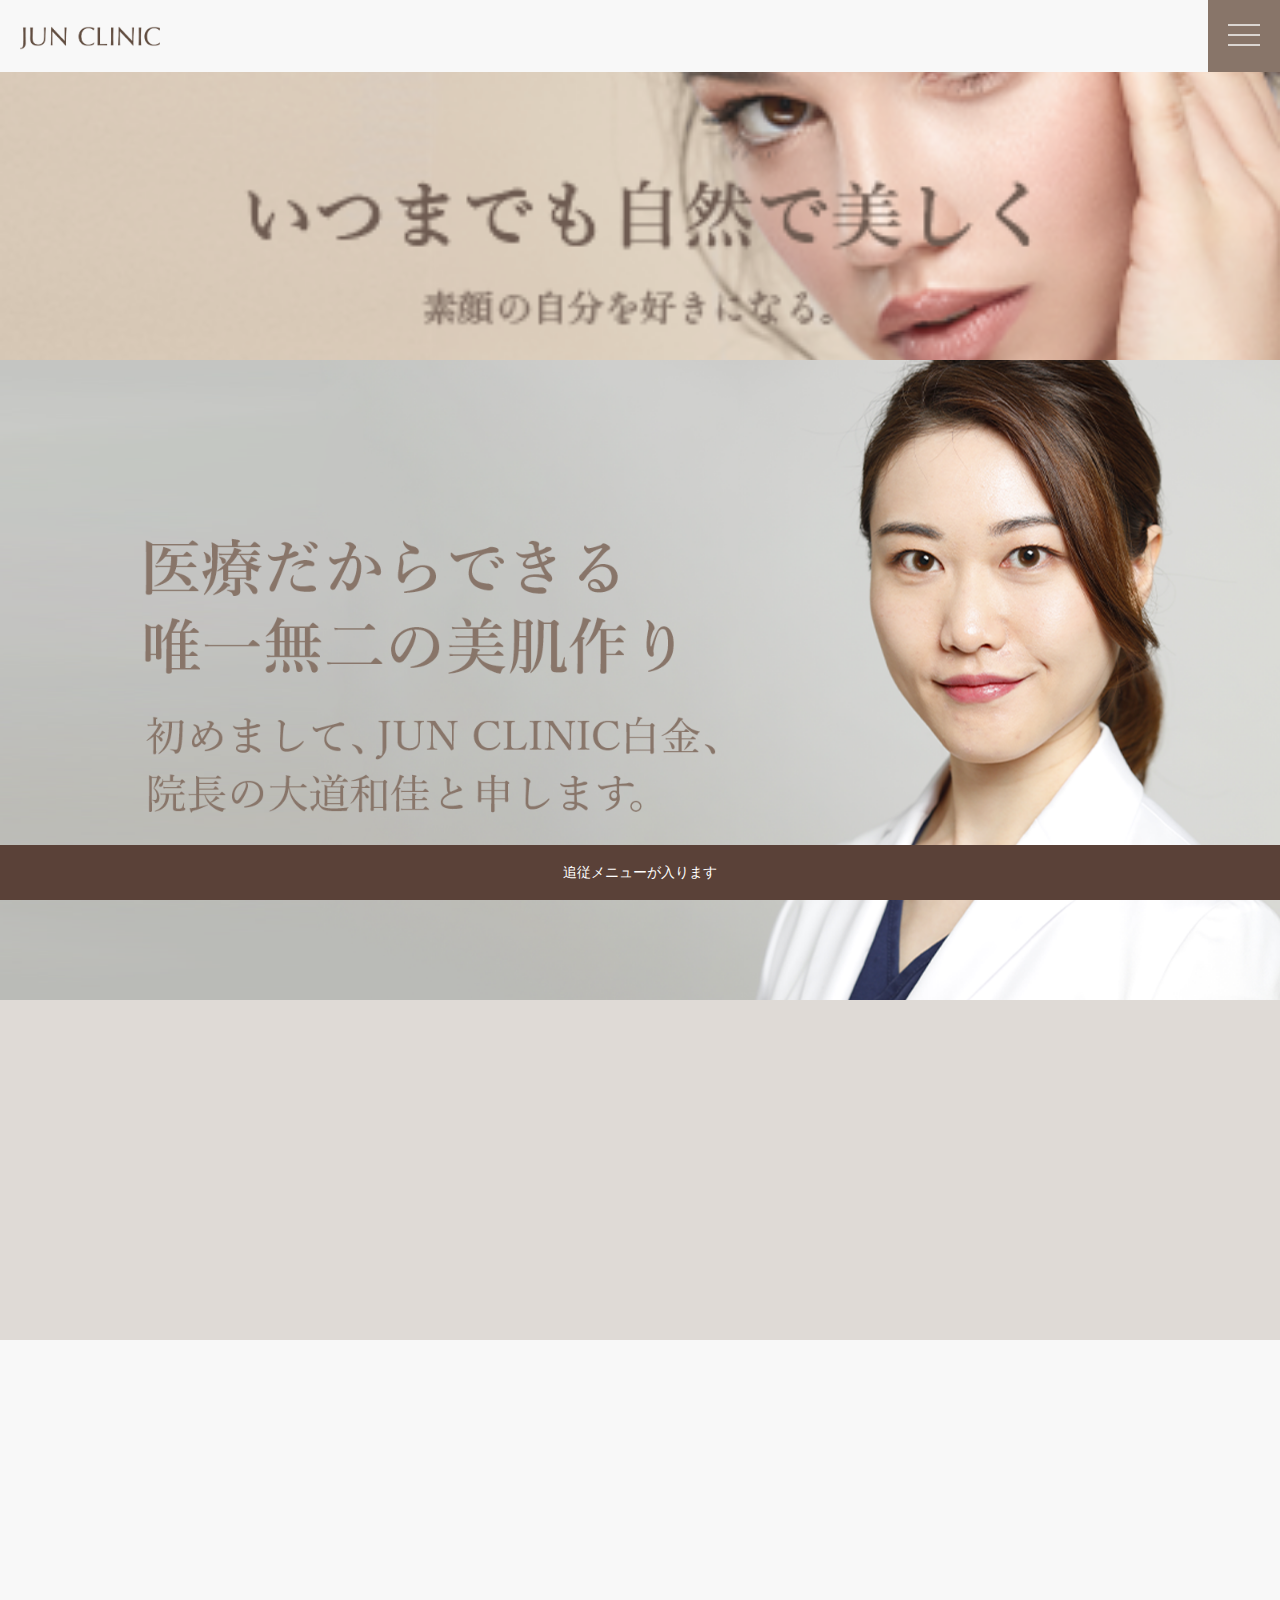
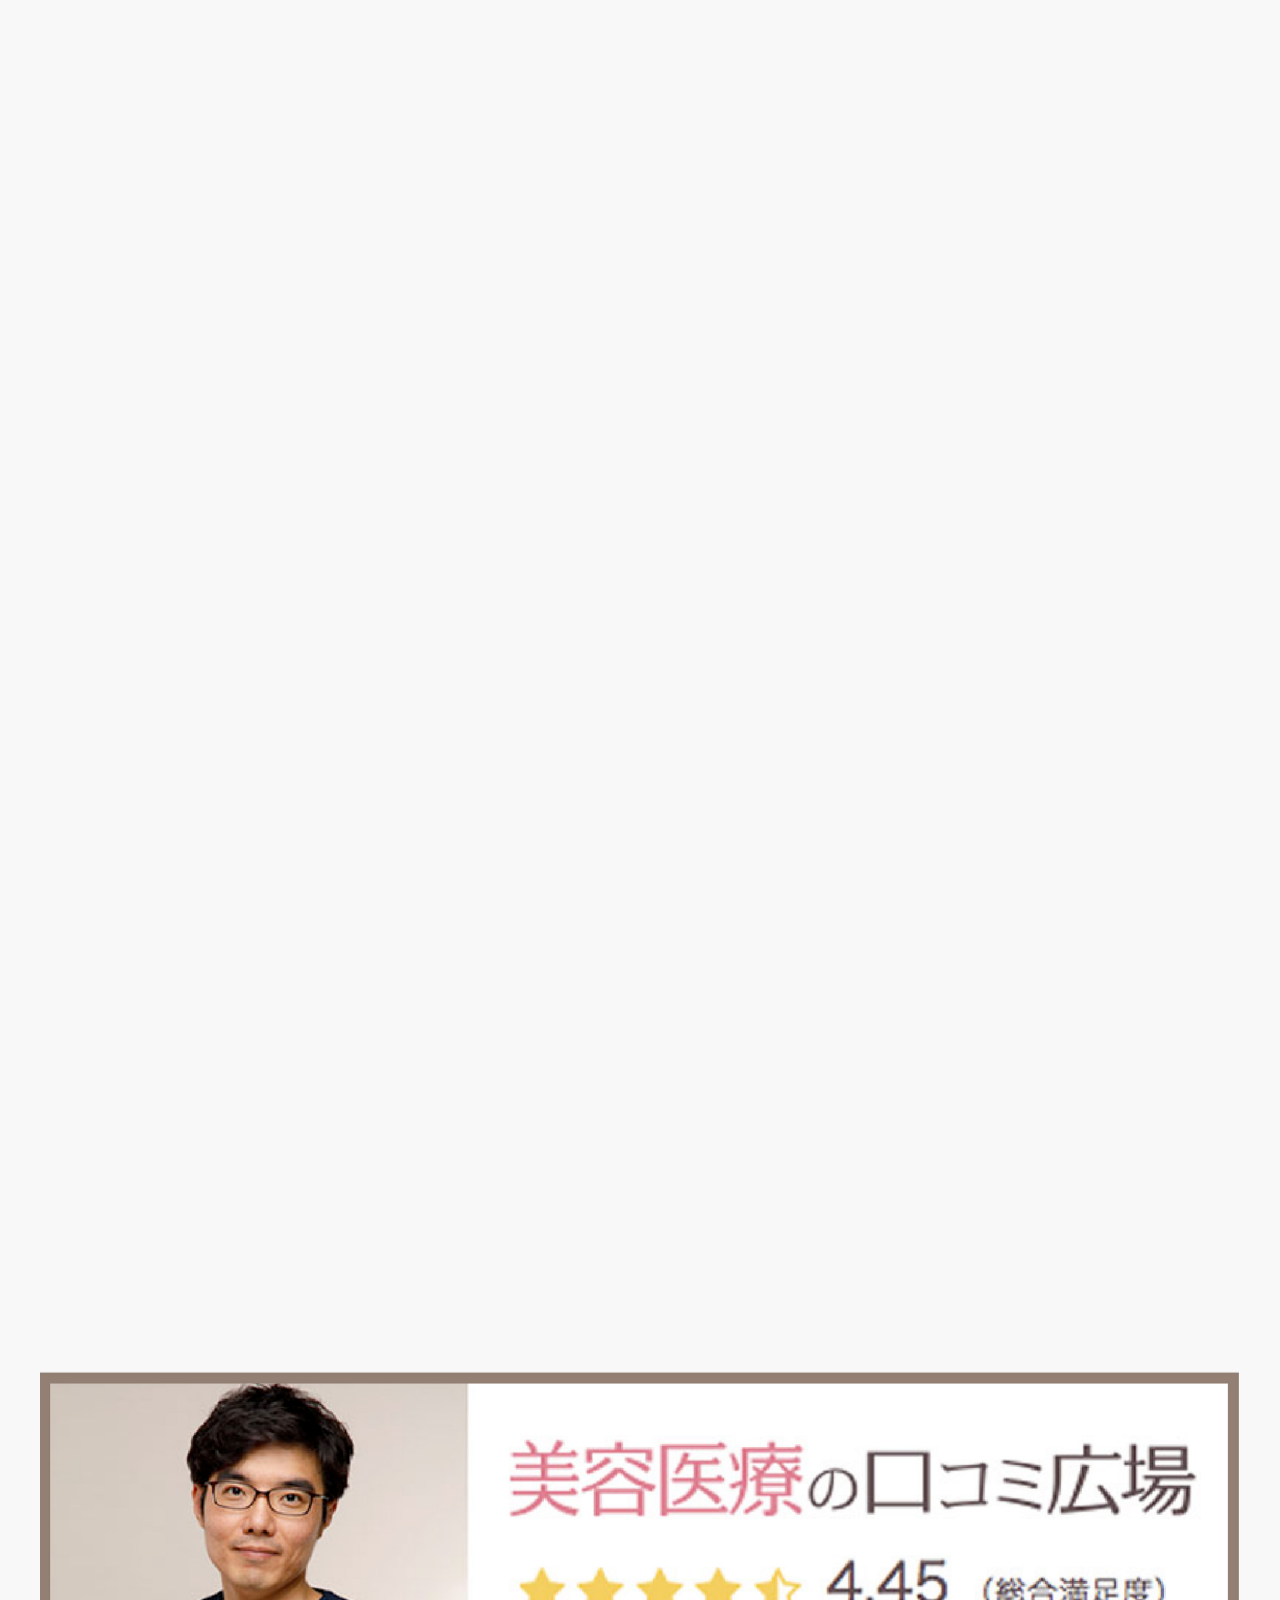
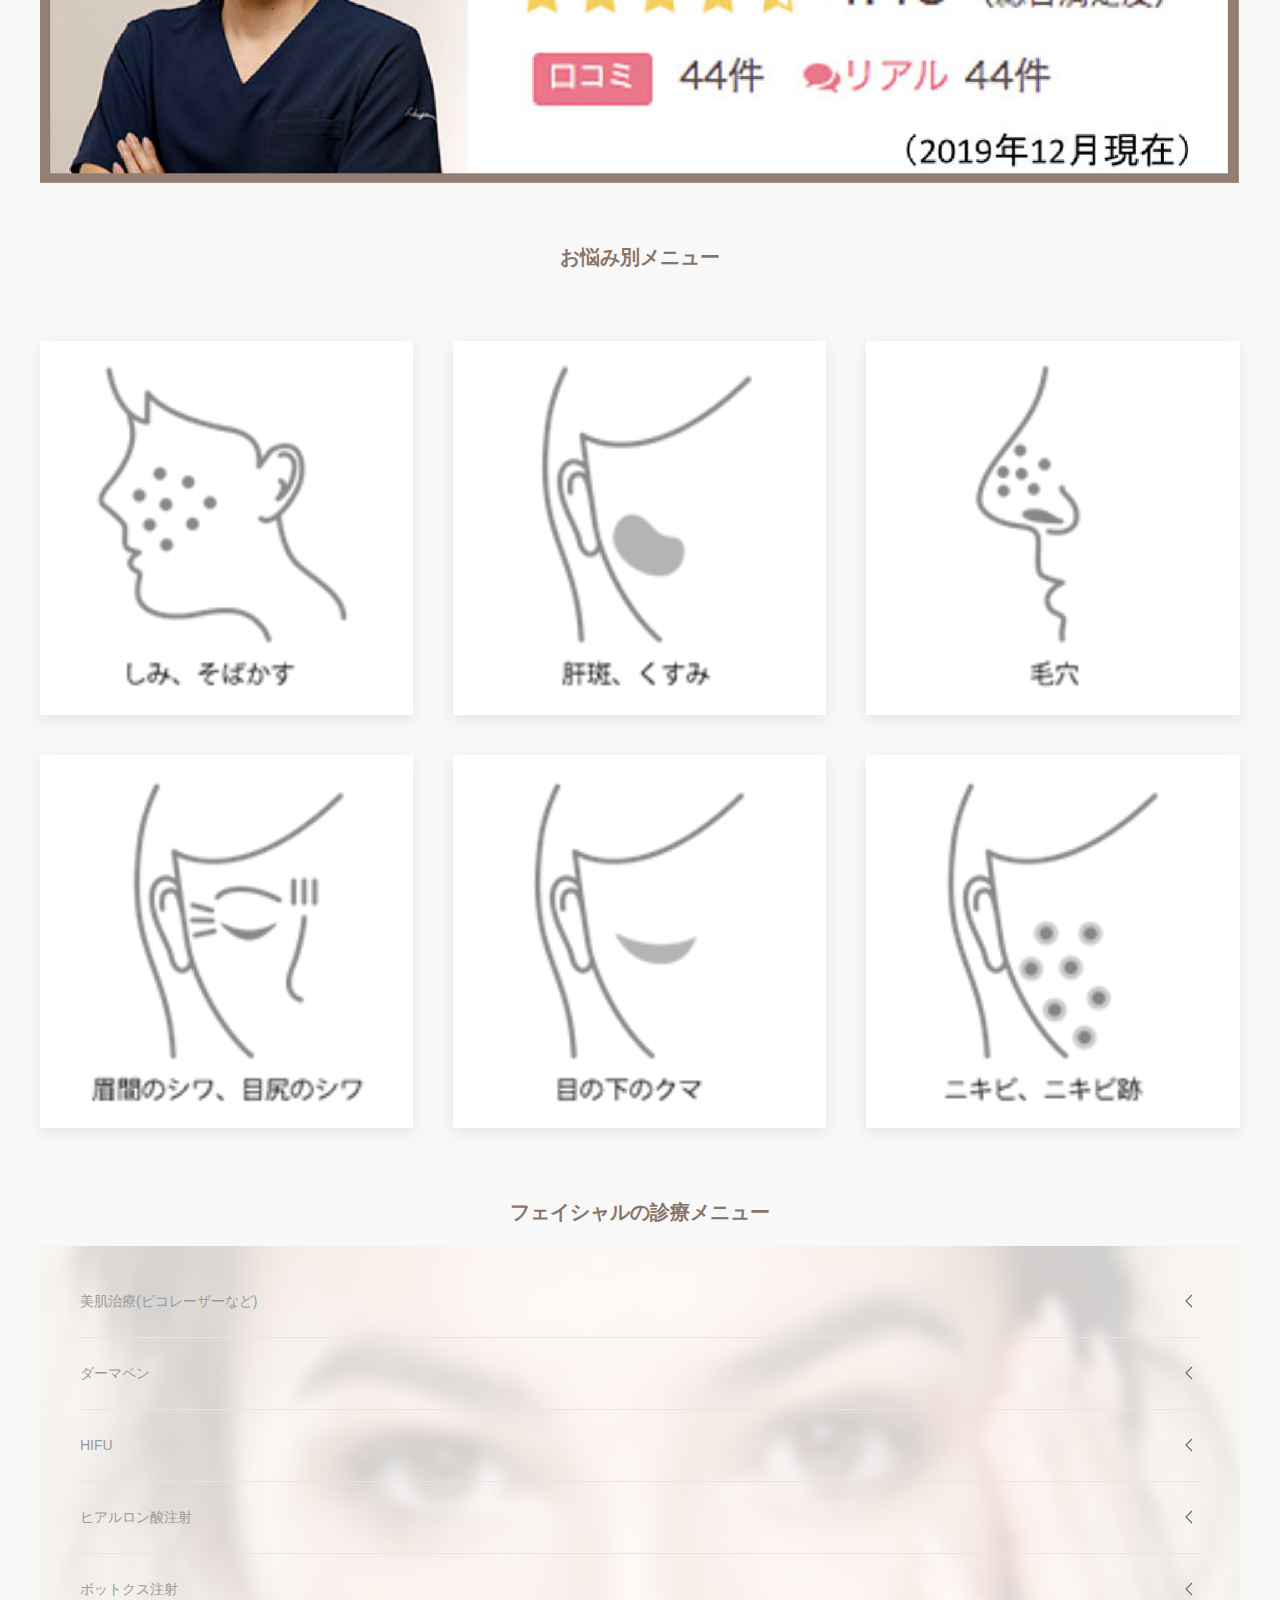
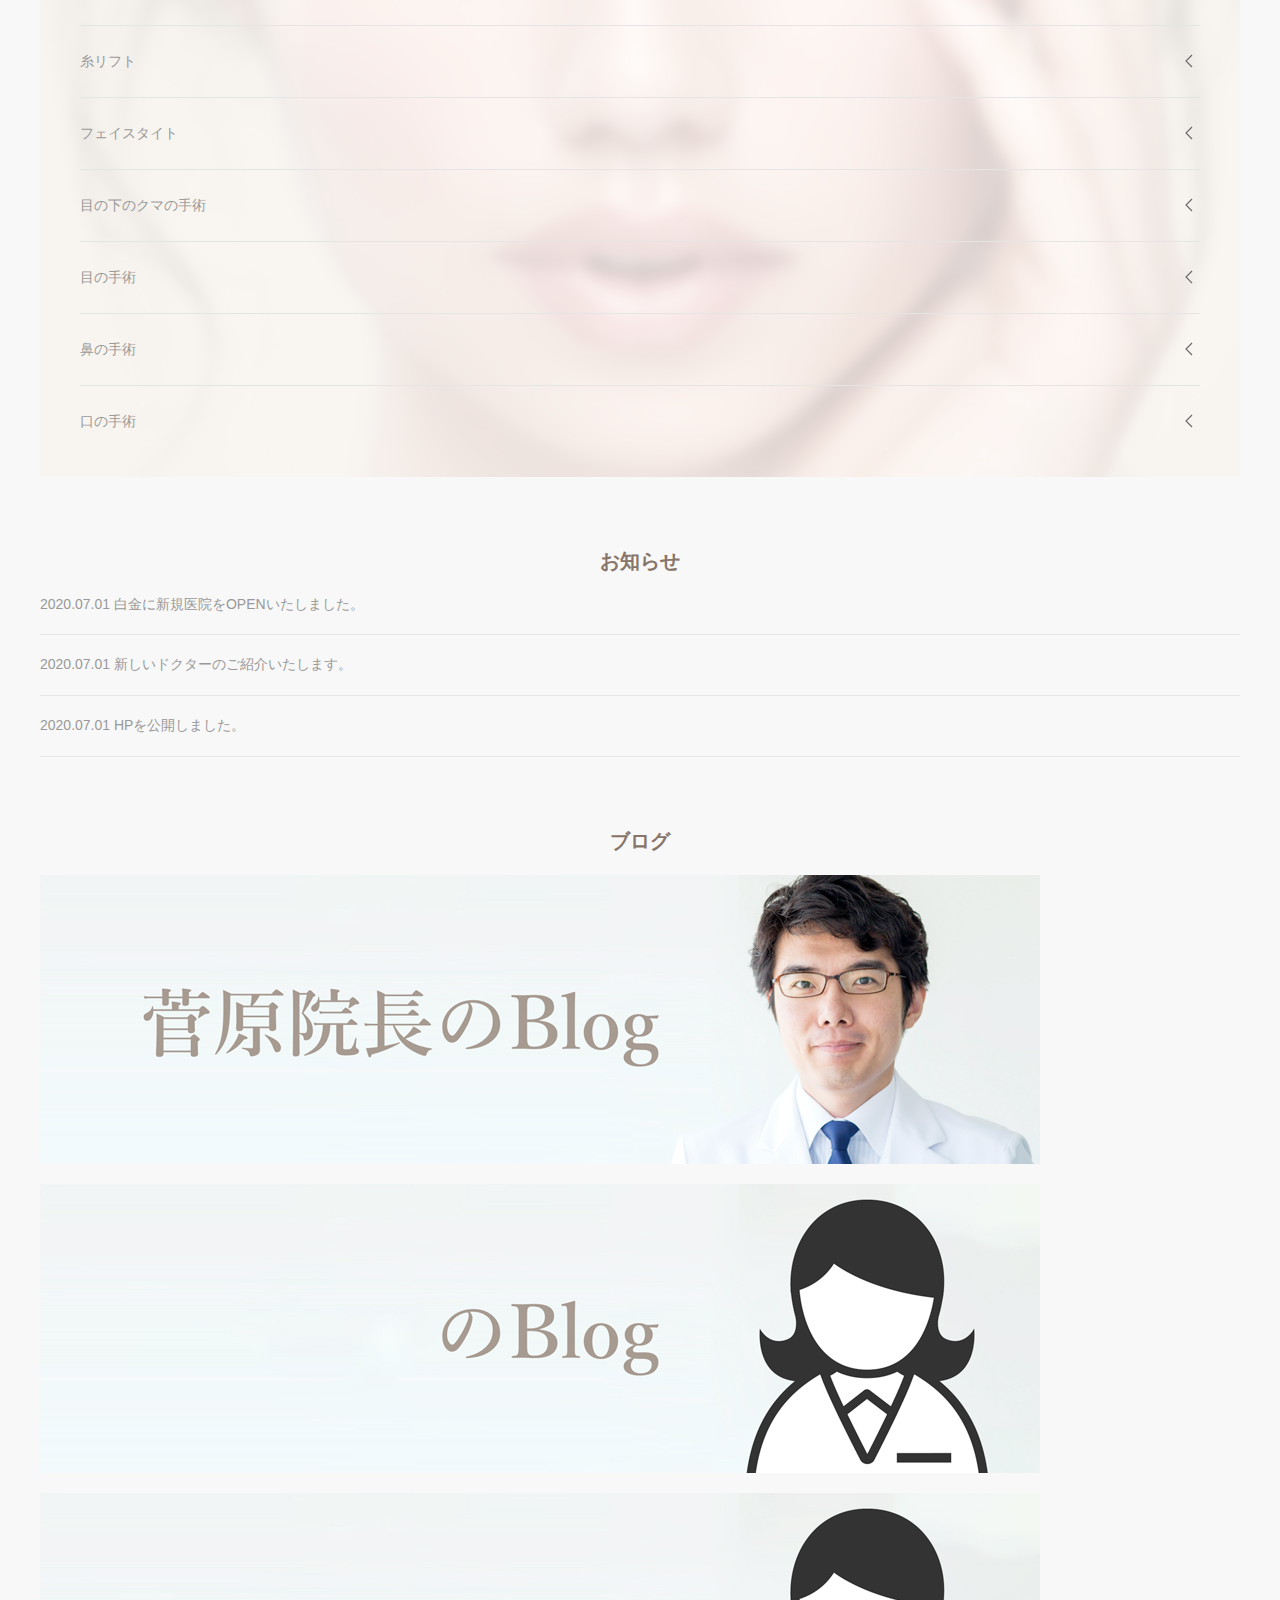
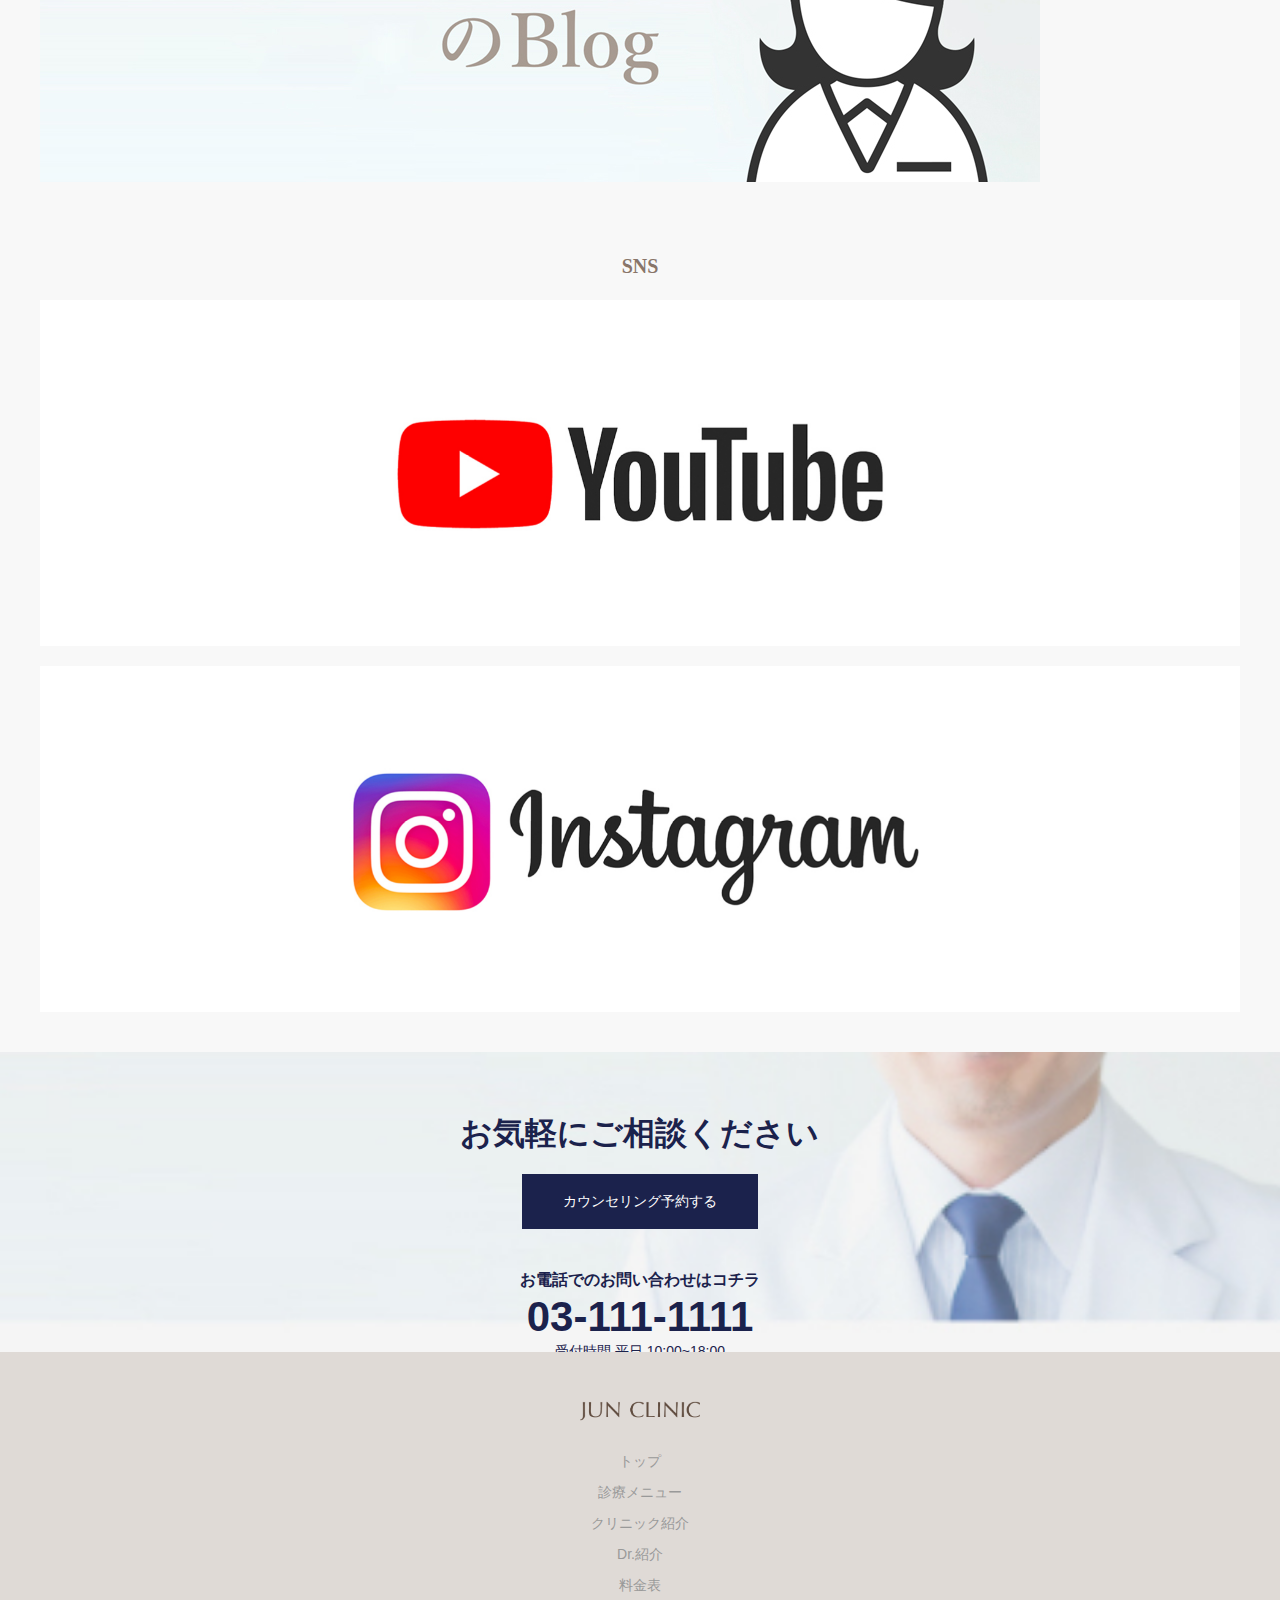
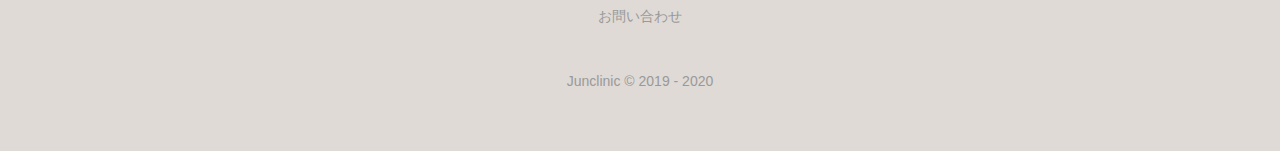
==== commit e8a0ebf3: "fix" ====
--- a/index.html
+++ b/index.html
@@ -76,11 +76,11 @@
     </div>
   </hero>
   <spnavi>
-    <div>
+    <!-- <div>
       <div class="uk-tile uk-tile-secondary uk-text-center uk-padding linkbox">
         <a class="uk-h4 uk-padding-small uk-padding-remove-left" href="https://www.jun-clinic.jp/appointments">無料カウンセリングを予約する</a>
       </div>
-    </div>
+    </div> -->
   </spnavi>
   <main class="uk-background-muted">
     <div class="bg-1 uk-flex uk-flex-center uk-flex-middle">
@@ -155,129 +155,129 @@
         <div>
           <div class="uk-card uk-card-default">
             <a class="uk-card-media-top" href="page1.html">
-              <img src="img/icon@2x.png" width="100%" alt="">
+              <img src="img/icon_shimi.png" width="100%" alt="">
             </a>
           </div>
         </div>
         <div>
           <div class="uk-card uk-card-default">
             <a class="uk-card-media-top" href="page2.html">
-              <img src="img/icon@2x.png" width="100%" alt="">
+              <img src="img/icon_02.png" width="100%" alt="">
             </a>
           </div>
         </div>
         <div>
           <div class="uk-card uk-card-default">
             <a class="uk-card-media-top" href="page3.html">
-              <img src="img/icon@2x.png" width="100%" alt="">
+              <img src="img/icon_keana.png" width="100%" alt="">
             </a>
           </div>
         </div>
         <div>
           <div class="uk-card uk-card-default">
             <a class="uk-card-media-top" href="page4.html">
-              <img src="img/icon@2x.png" width="100%" alt="">
+              <img src="img/icon_meshiwa.png" width="100%" alt="">
             </a>
           </div>
         </div>
         <div>
           <div class="uk-card uk-card-default">
             <div class="uk-card-media-top">
-              <img src="img/icon@2x.png" width="100%" alt="">
-            </div>
-          </div>
-        </div>
-        <div>
-          <div class="uk-card uk-card-default">
-            <div class="uk-card-media-top">
-              <img src="img/icon@2x.png" width="100%" alt="">
-            </div>
-          </div>
-        </div>
-        <div>
-          <div class="uk-card uk-card-default">
-            <div class="uk-card-media-top">
-              <img src="img/icon@2x.png" width="100%" alt="">
-            </div>
-          </div>
-        </div>
-        <div>
-          <div class="uk-card uk-card-default">
-            <div class="uk-card-media-top">
-              <img src="img/icon@2x.png" width="100%" alt="">
-            </div>
-          </div>
-        </div>
-        <div>
-          <div class="uk-card uk-card-default">
-            <div class="uk-card-media-top">
-              <img src="img/icon@2x.png" width="100%" alt="">
-            </div>
-          </div>
-        </div>
-        <div>
-          <div class="uk-card uk-card-default">
-            <div class="uk-card-media-top">
-              <img src="img/icon@2x.png" width="100%" alt="">
-            </div>
-          </div>
-        </div>
-        <div>
-          <div class="uk-card uk-card-default">
-            <div class="uk-card-media-top">
-              <img src="img/icon@2x.png" width="100%" alt="">
-            </div>
-          </div>
-        </div>
-        <div>
-          <div class="uk-card uk-card-default">
-            <div class="uk-card-media-top">
-              <img src="img/icon@2x.png" width="100%" alt="">
-            </div>
-          </div>
-        </div>
-        <div>
-          <div class="uk-card uk-card-default">
-            <div class="uk-card-media-top">
-              <img src="img/icon@2x.png" width="100%" alt="">
-            </div>
-          </div>
-        </div>
-        <div>
-          <div class="uk-card uk-card-default">
-            <div class="uk-card-media-top">
-              <img src="img/icon@2x.png" width="100%" alt="">
-            </div>
-          </div>
-        </div>
-        <div>
-          <div class="uk-card uk-card-default">
-            <div class="uk-card-media-top">
-              <img src="img/icon@2x.png" width="100%" alt="">
-            </div>
-          </div>
-        </div>
-        <div>
-          <div class="uk-card uk-card-default">
-            <div class="uk-card-media-top">
-              <img src="img/icon@2x.png" width="100%" alt="">
-            </div>
-          </div>
-        </div>
-        <div>
-          <div class="uk-card uk-card-default">
-            <div class="uk-card-media-top">
-              <img src="img/icon@2x.png" width="100%" alt="">
-            </div>
-          </div>
-        </div>
-        <div>
-          <div class="uk-card uk-card-default">
-            <div class="uk-card-media-top">
-              <img src="img/icon@2x.png" width="100%" alt="">
-            </div>
-          </div>
-        </div>
+              <img src="img/icon_kuma.png" width="100%" alt="">
+            </div>
+          </div>
+        </div>
+        <div>
+          <div class="uk-card uk-card-default">
+            <div class="uk-card-media-top">
+              <img src="img/icon_nikibi.png" width="100%" alt="">
+            </div>
+          </div>
+        </div>
+        <!-- <div>
+          <div class="uk-card uk-card-default">
+            <div class="uk-card-media-top">
+              <img src="img/icon_nikibi.png" width="100%" alt="">
+            </div>
+          </div>
+        </div>
+        <div>
+          <div class="uk-card uk-card-default">
+            <div class="uk-card-media-top">
+              <img src="img/icon@2x.png" width="100%" alt="">
+            </div>
+          </div>
+        </div>
+        <div>
+          <div class="uk-card uk-card-default">
+            <div class="uk-card-media-top">
+              <img src="img/icon@2x.png" width="100%" alt="">
+            </div>
+          </div>
+        </div>
+        <div>
+          <div class="uk-card uk-card-default">
+            <div class="uk-card-media-top">
+              <img src="img/icon@2x.png" width="100%" alt="">
+            </div>
+          </div>
+        </div>
+        <div>
+          <div class="uk-card uk-card-default">
+            <div class="uk-card-media-top">
+              <img src="img/icon@2x.png" width="100%" alt="">
+            </div>
+          </div>
+        </div>
+        <div>
+          <div class="uk-card uk-card-default">
+            <div class="uk-card-media-top">
+              <img src="img/icon@2x.png" width="100%" alt="">
+            </div>
+          </div>
+        </div>
+        <div>
+          <div class="uk-card uk-card-default">
+            <div class="uk-card-media-top">
+              <img src="img/icon@2x.png" width="100%" alt="">
+            </div>
+          </div>
+        </div>
+        <div>
+          <div class="uk-card uk-card-default">
+            <div class="uk-card-media-top">
+              <img src="img/icon@2x.png" width="100%" alt="">
+            </div>
+          </div>
+        </div>
+        <div>
+          <div class="uk-card uk-card-default">
+            <div class="uk-card-media-top">
+              <img src="img/icon@2x.png" width="100%" alt="">
+            </div>
+          </div>
+        </div>
+        <div>
+          <div class="uk-card uk-card-default">
+            <div class="uk-card-media-top">
+              <img src="img/icon@2x.png" width="100%" alt="">
+            </div>
+          </div>
+        </div>
+        <div>
+          <div class="uk-card uk-card-default">
+            <div class="uk-card-media-top">
+              <img src="img/icon@2x.png" width="100%" alt="">
+            </div>
+          </div>
+        </div>
+        <div>
+          <div class="uk-card uk-card-default">
+            <div class="uk-card-media-top">
+              <img src="img/icon@2x.png" width="100%" alt="">
+            </div>
+          </div>
+        </div> -->
 
       </div>
 
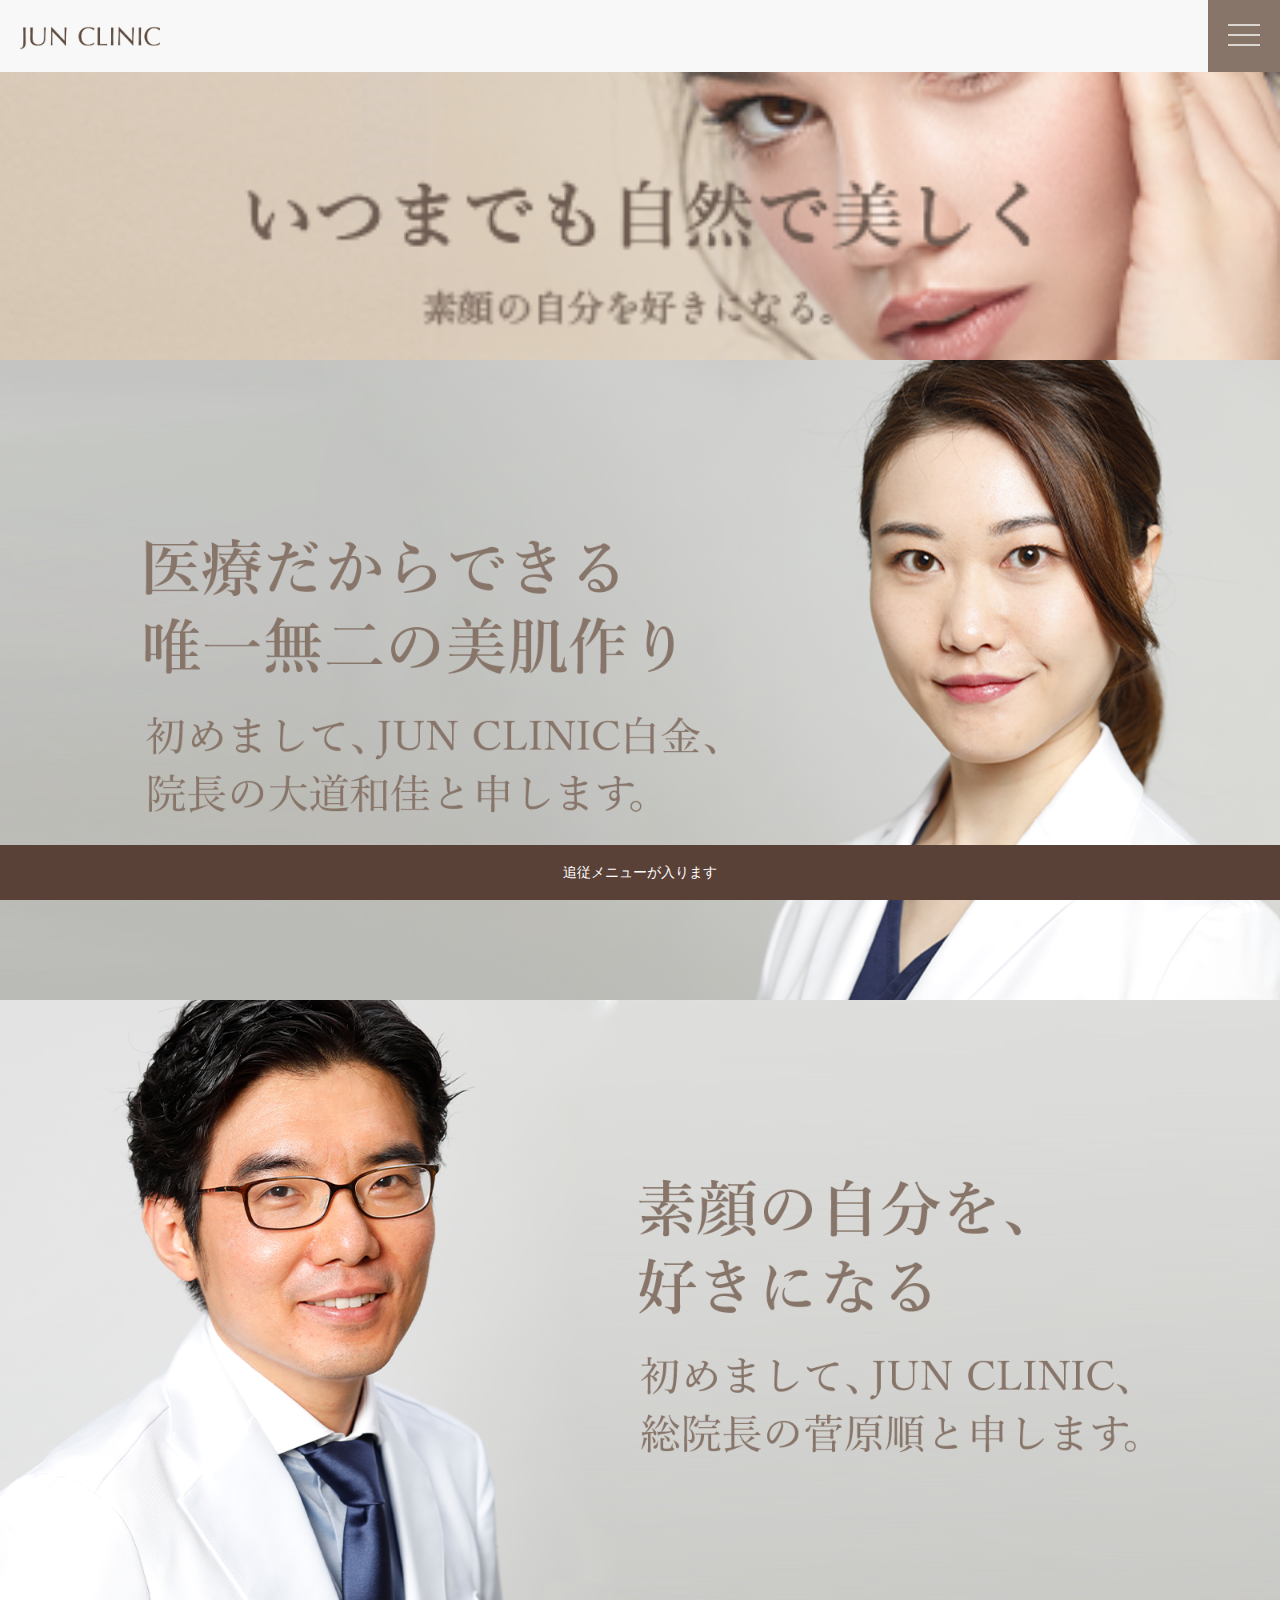
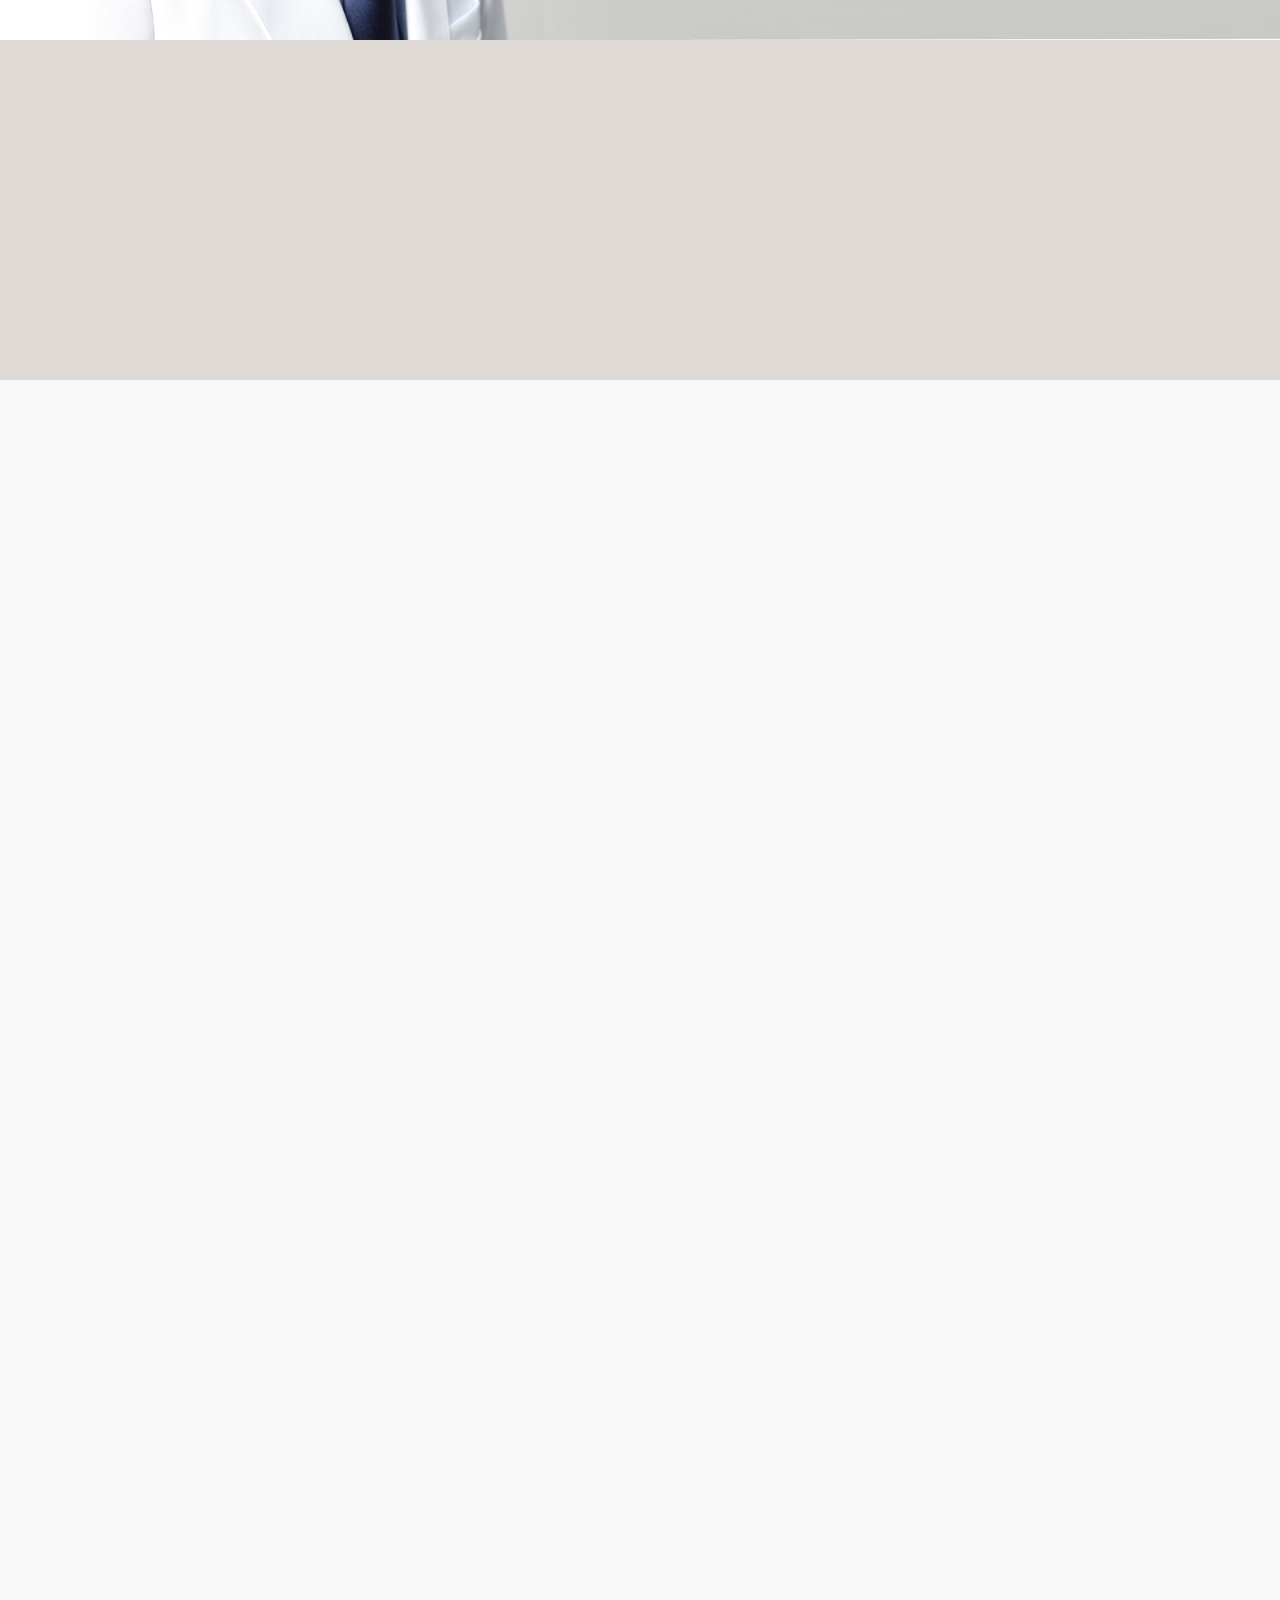
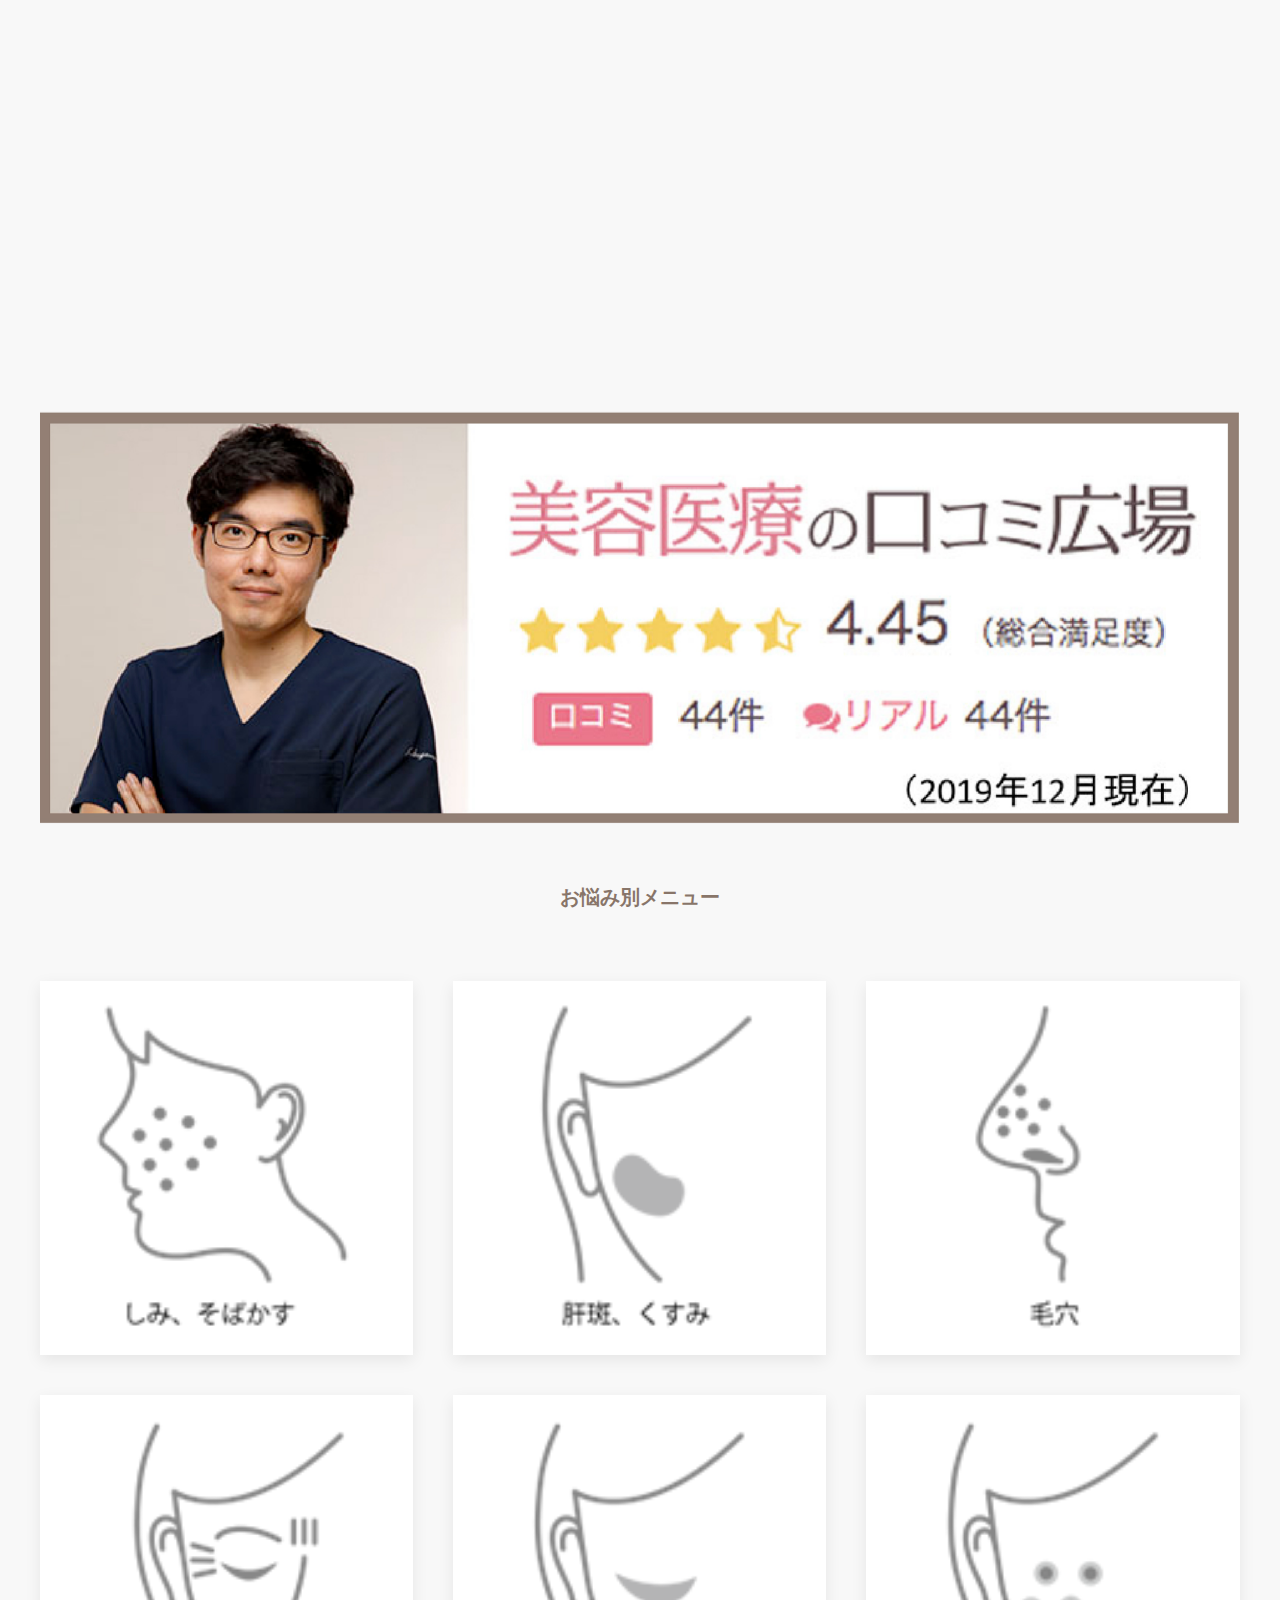
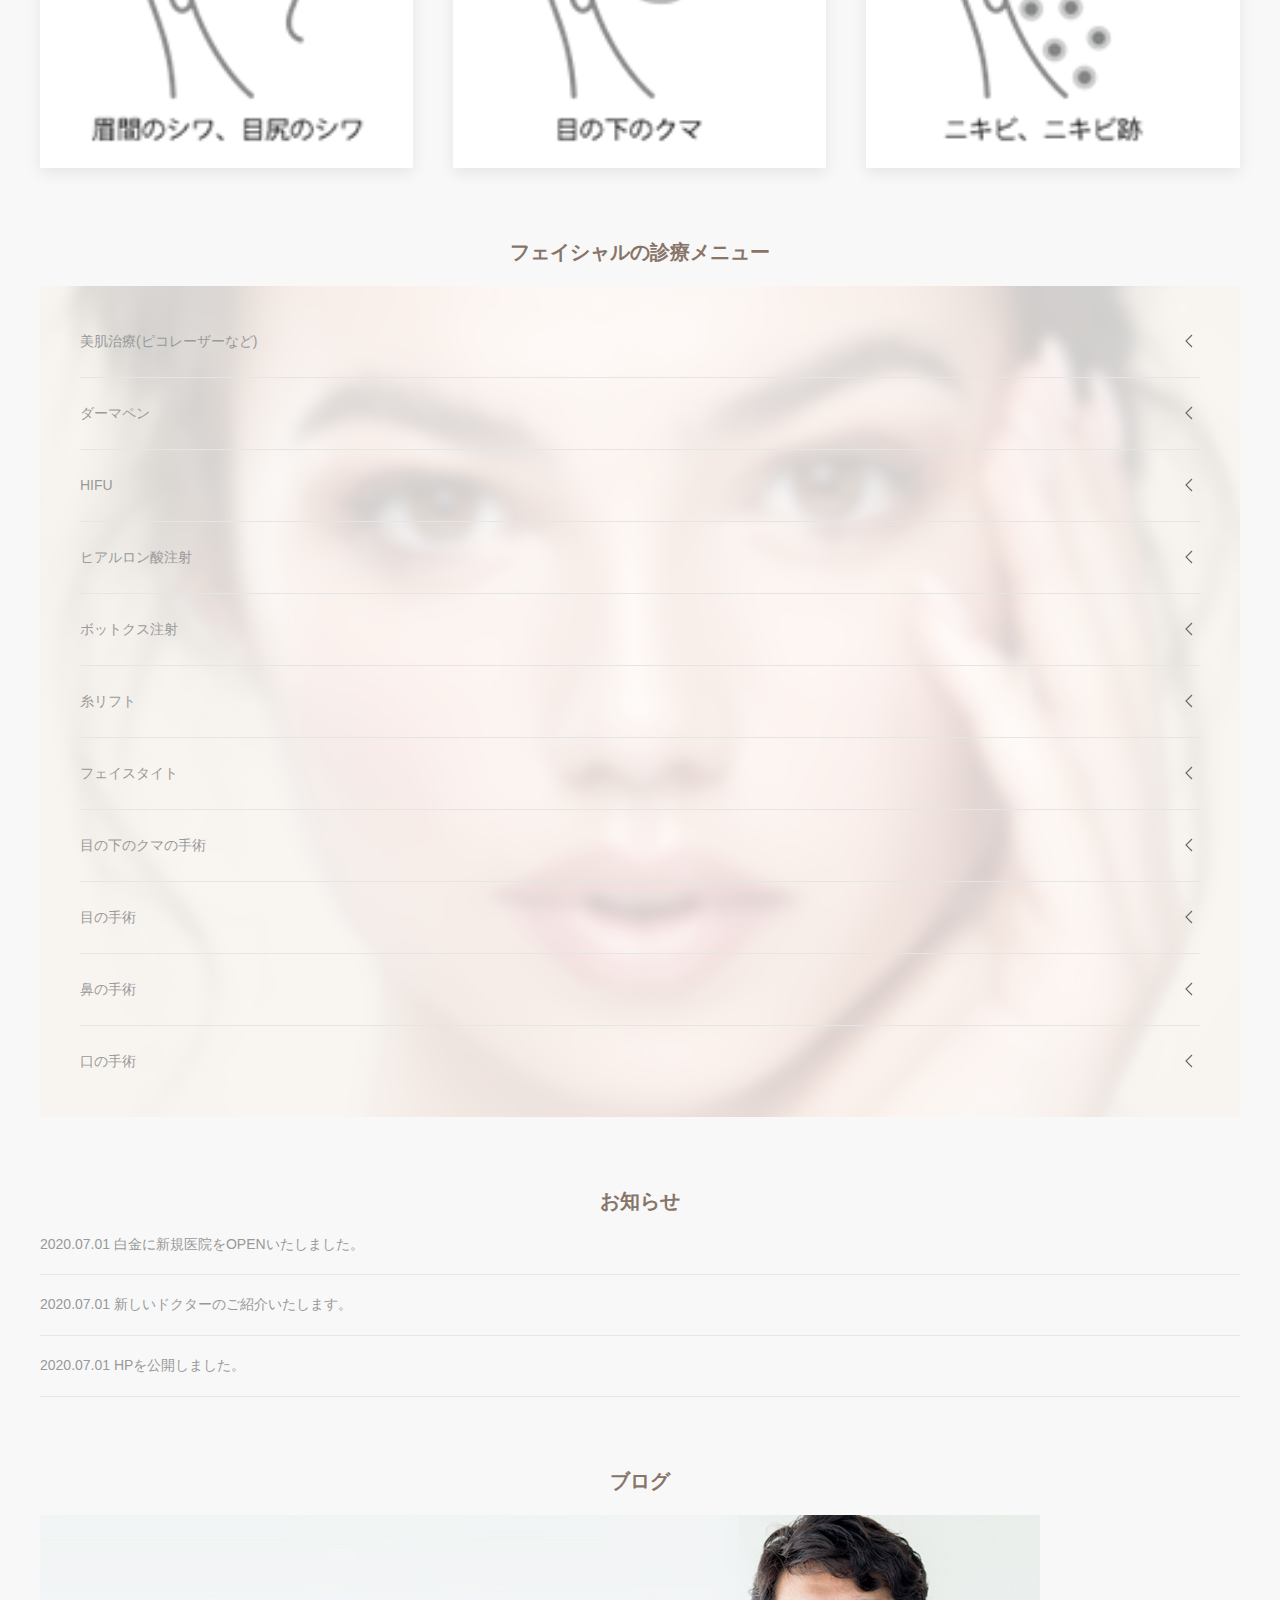
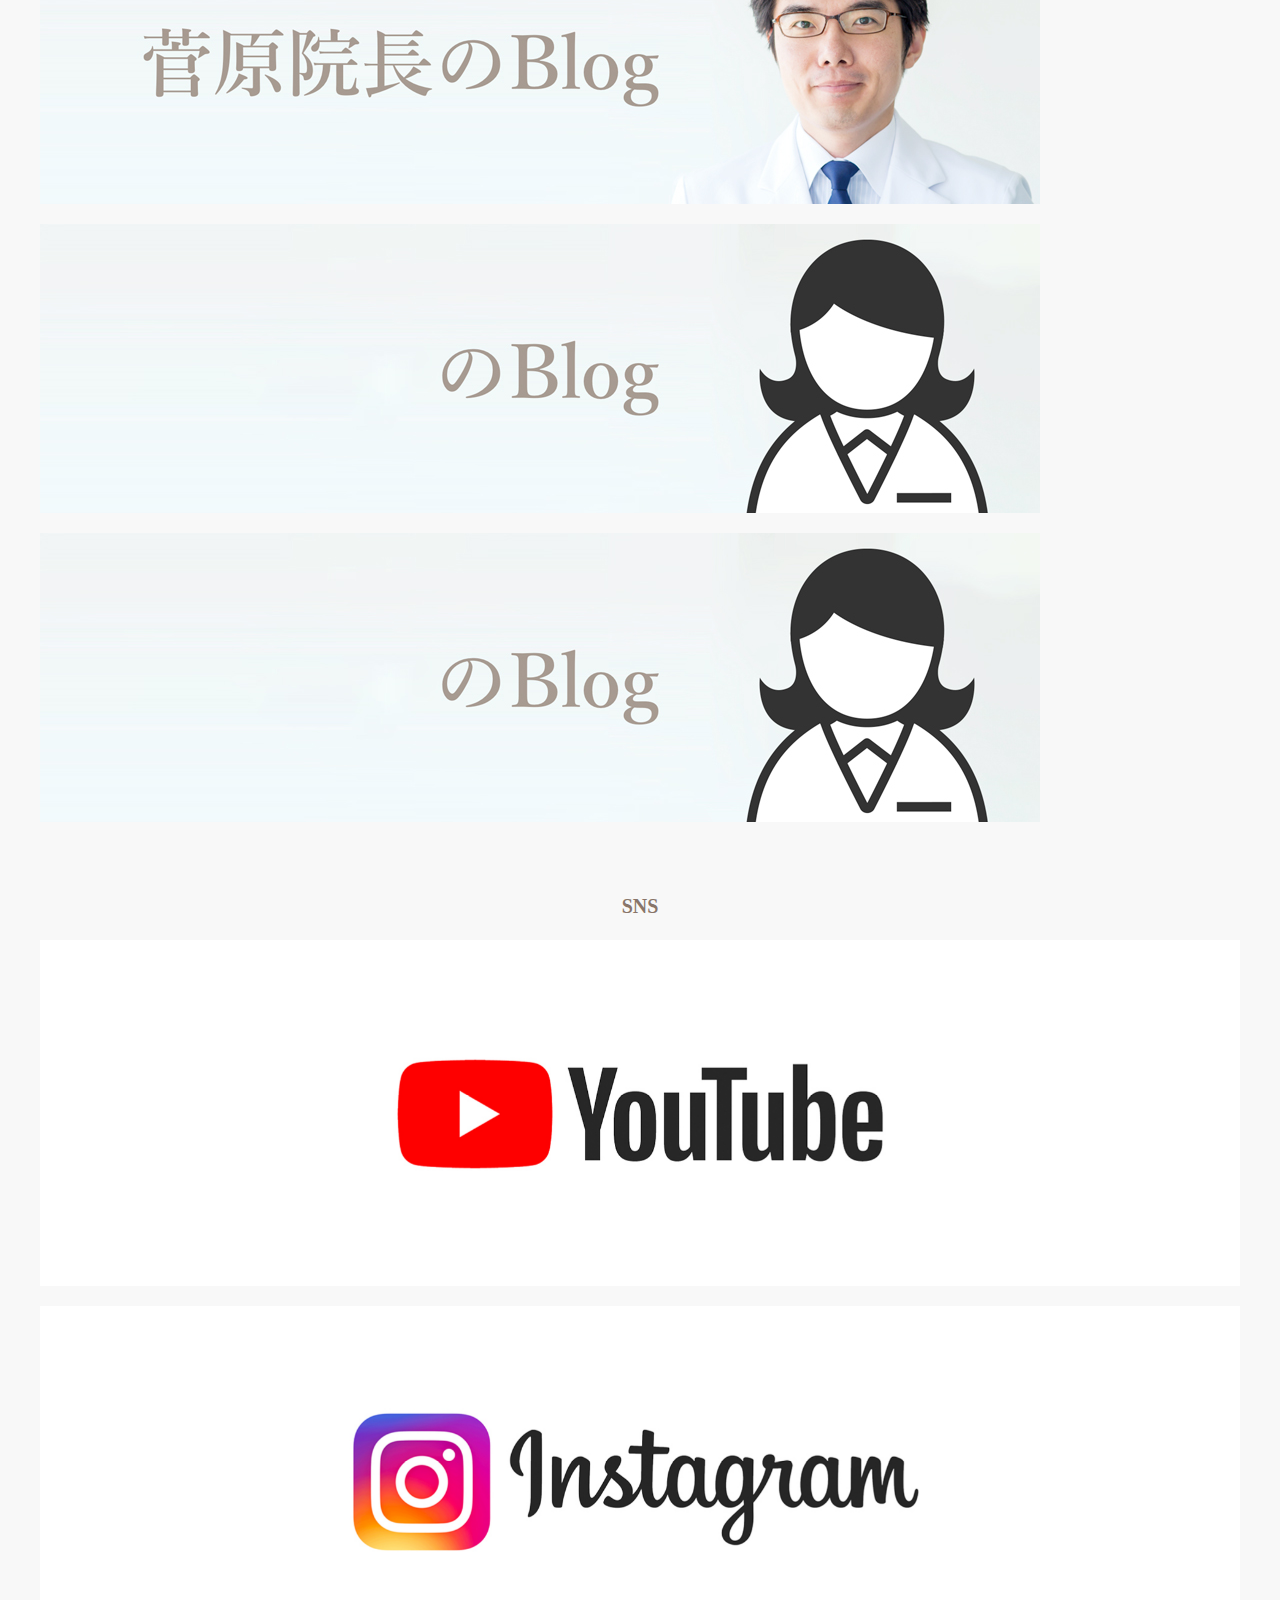
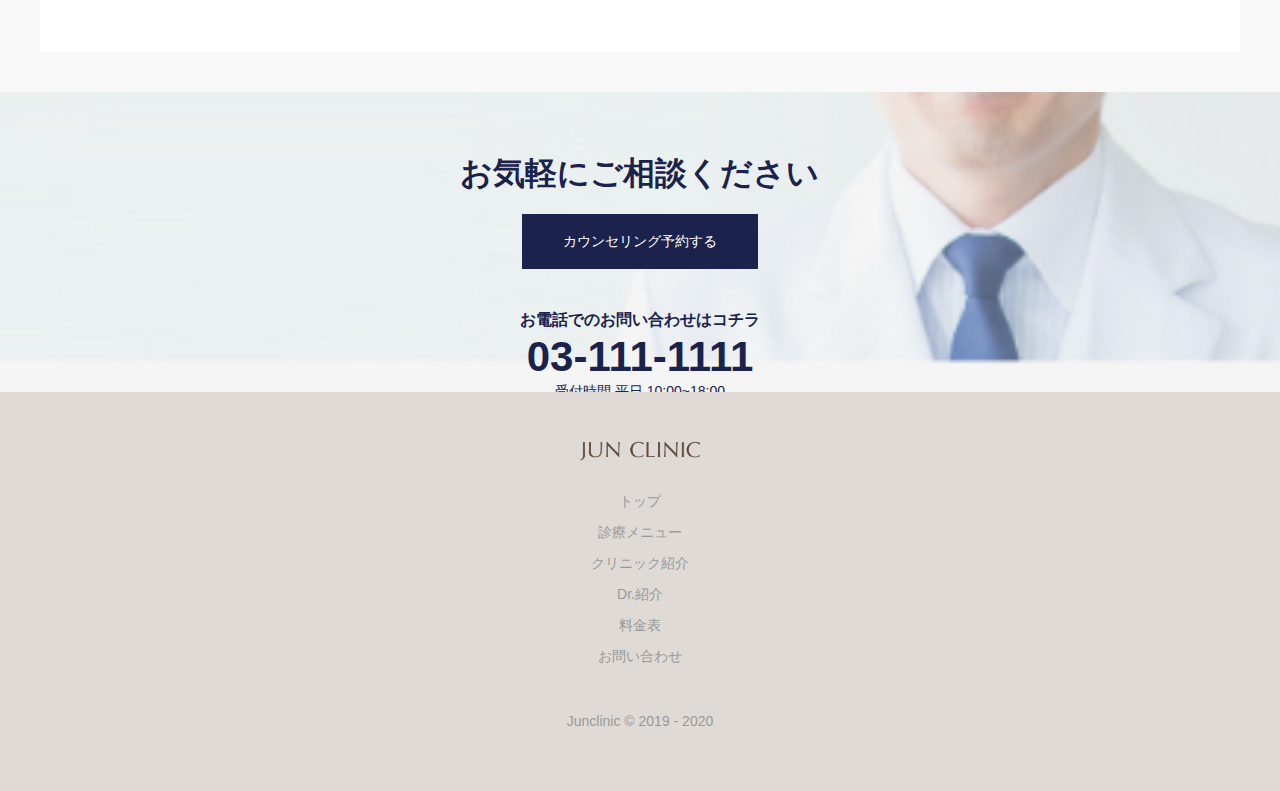
==== commit e382f16d: "add" ====
--- a/index.html
+++ b/index.html
@@ -75,17 +75,18 @@
       </ul>
     </div>
   </hero>
-  <spnavi>
-    <!-- <div>
+  <!-- <spnavi>
+    <div>
       <div class="uk-tile uk-tile-secondary uk-text-center uk-padding linkbox">
         <a class="uk-h4 uk-padding-small uk-padding-remove-left" href="https://www.jun-clinic.jp/appointments">無料カウンセリングを予約する</a>
       </div>
-    </div> -->
-  </spnavi>
+    </div>
+  </spnavi> -->
   <main class="uk-background-muted">
     <div class="bg-1 uk-flex uk-flex-center uk-flex-middle">
       <div>
         <img src="img/top_dr.png" alt="">
+        <img src="img/top_dr2.png" alt="">
         <!-- <p class="uk-h6 uk-text-secondary uk-padding uk-margin-remove-top" uk-scrollspy="cls: uk-animation-fade; repeat: true">
           私自身20代後半頃から毛穴や小じわ、法令線などのエイジングサインが気になり始め、光レーザー治療に出会いました。初めて治療を受けた時、医療だからこそ生み出せる効果に感動したのを今でも鮮明に覚えています。そして素肌が綺麗になることで、こんなにも幸せな気持ちになるのか、と驚きました。</p>
           <p class="uk-h6 uk-text-secondary uk-padding uk-margin-remove-top" uk-scrollspy="cls: uk-animation-fade; repeat: true">その後も医学的な根拠を調べていくうちに、光レーザー治療の奥深さに魅了され、美容医療の世界に足を踏み入れました。皆様が何気なく受けているお肌治療は、実は非常に複雑なものです。お肌はその方の肌質、スキンケア法、日焼けの程度、体調、ホルモン、遺伝的要素、老化などの要因が複雑に絡みあい、日々変化しています。そしてお肌に照射するレーザー機器もまた、その種類、波長、出力、パルス幅、スポットサイズ、ショット数、治療頻度、そして機器の組み合わせは様々です。このような複数の要因が複雑に関与しているため、当院では以下の2つを大切に、徹底したお肌管理を行っています。1つ目は、毎回の肌画像分析機器を用いた医師診察2つ目は、その結果に基づき、毎回最適なレーザーを選択し、同時に様々に組み合わせるただ漫然と治療をするのではなく、「その方、その時にあった最適な治療をオーダーメイドで行う」ことが美肌への近道だと考えています。</p>
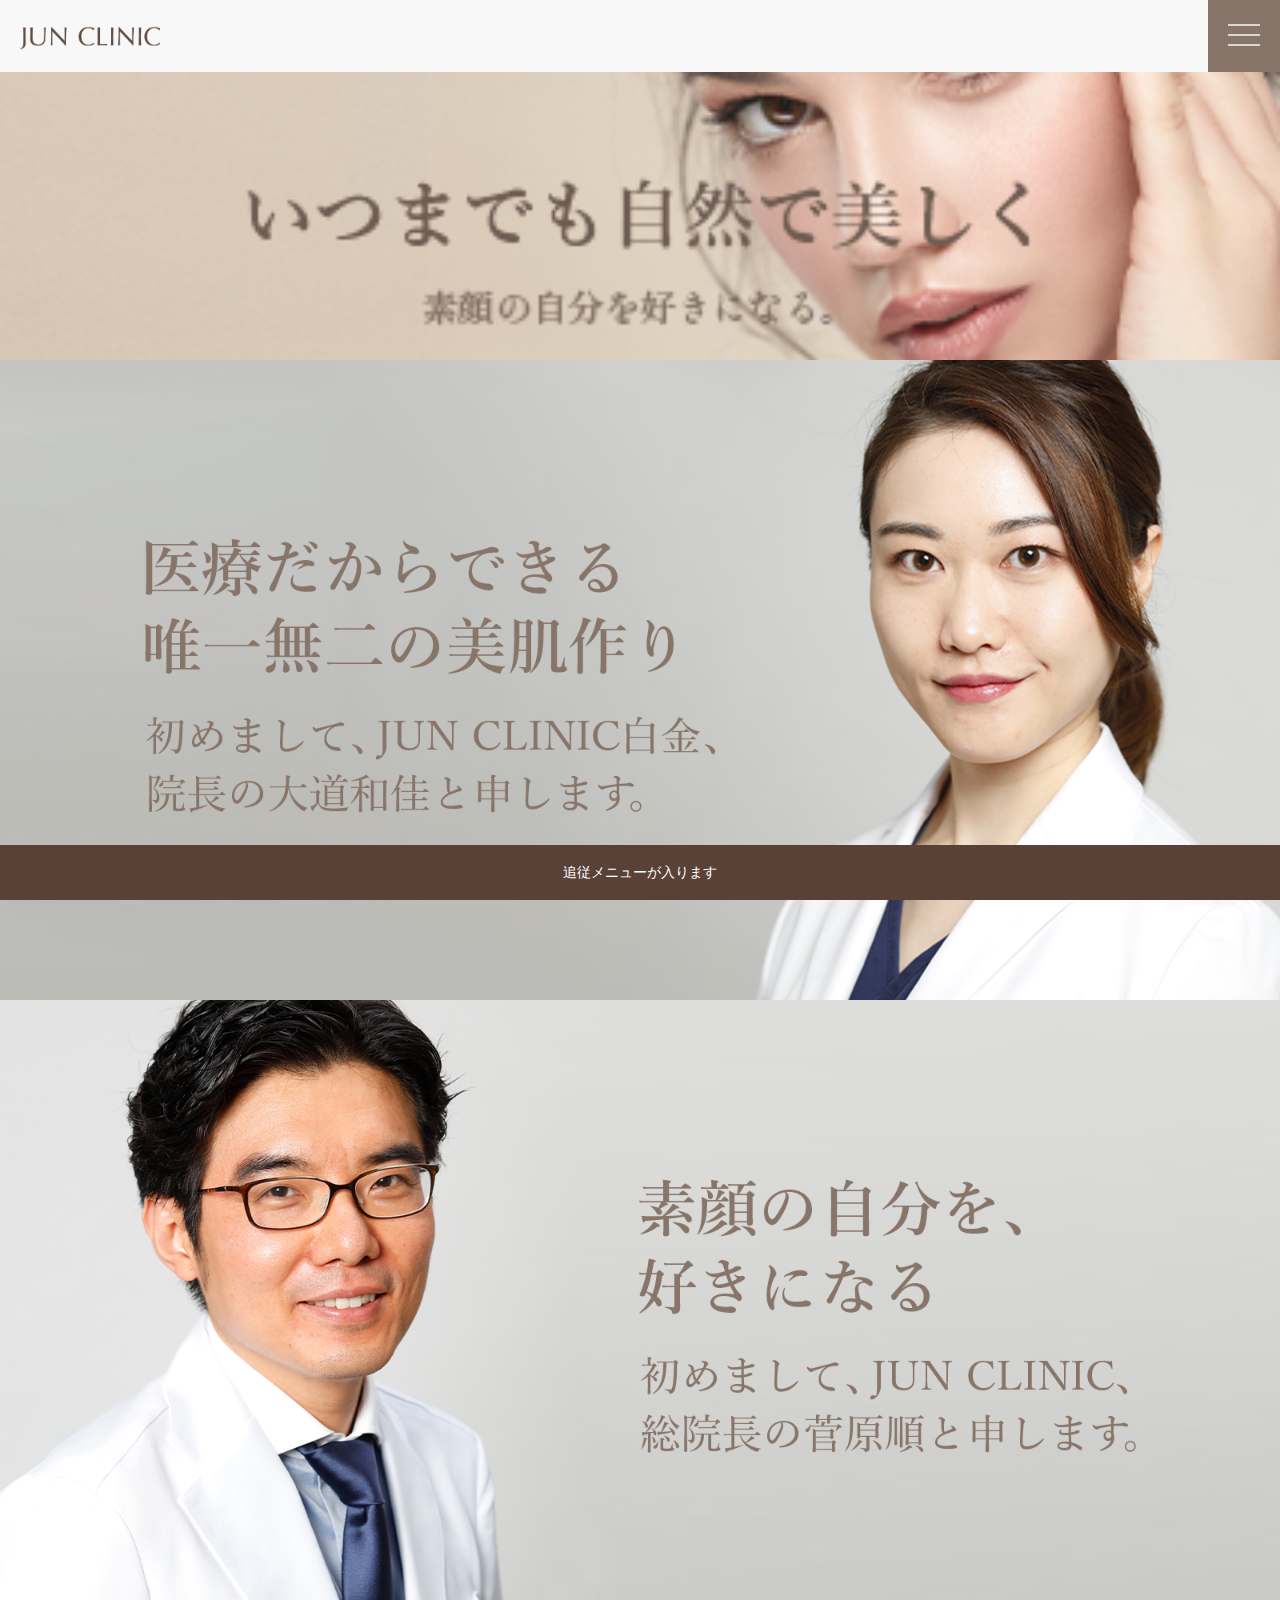
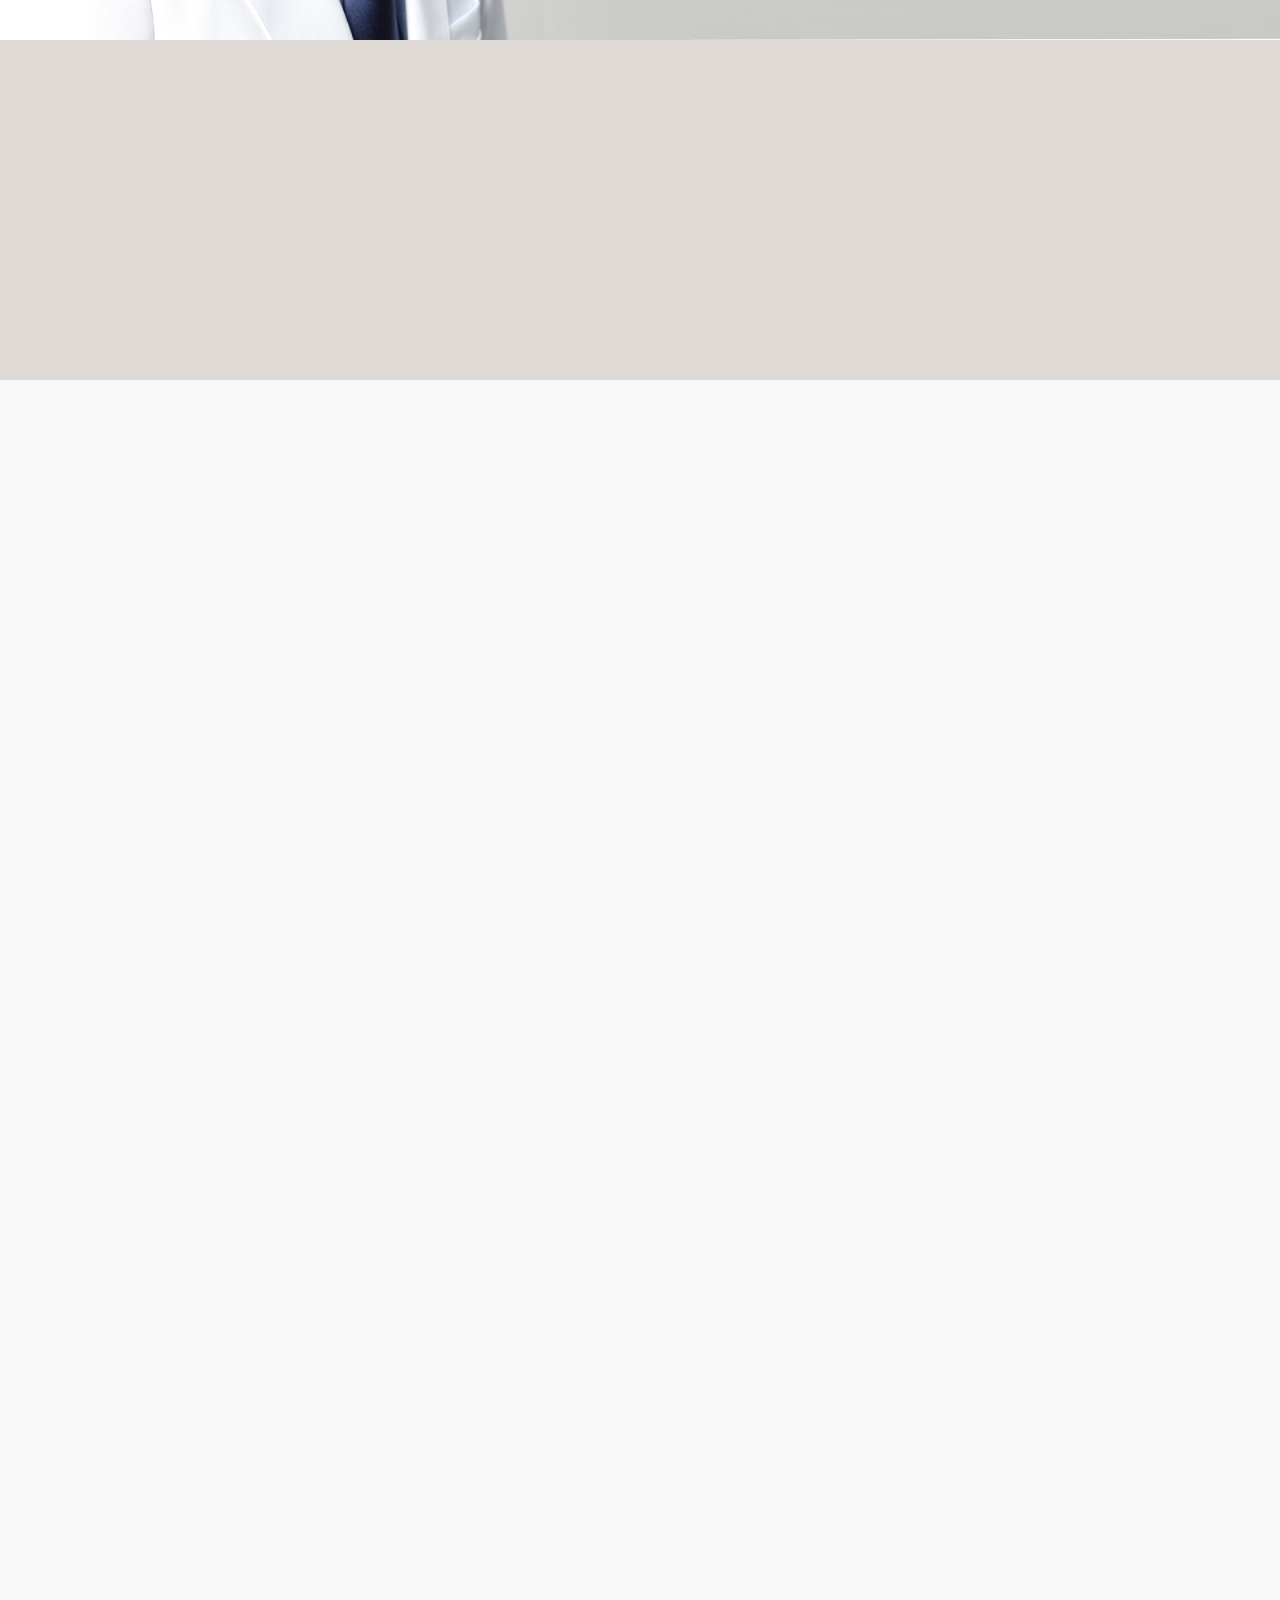
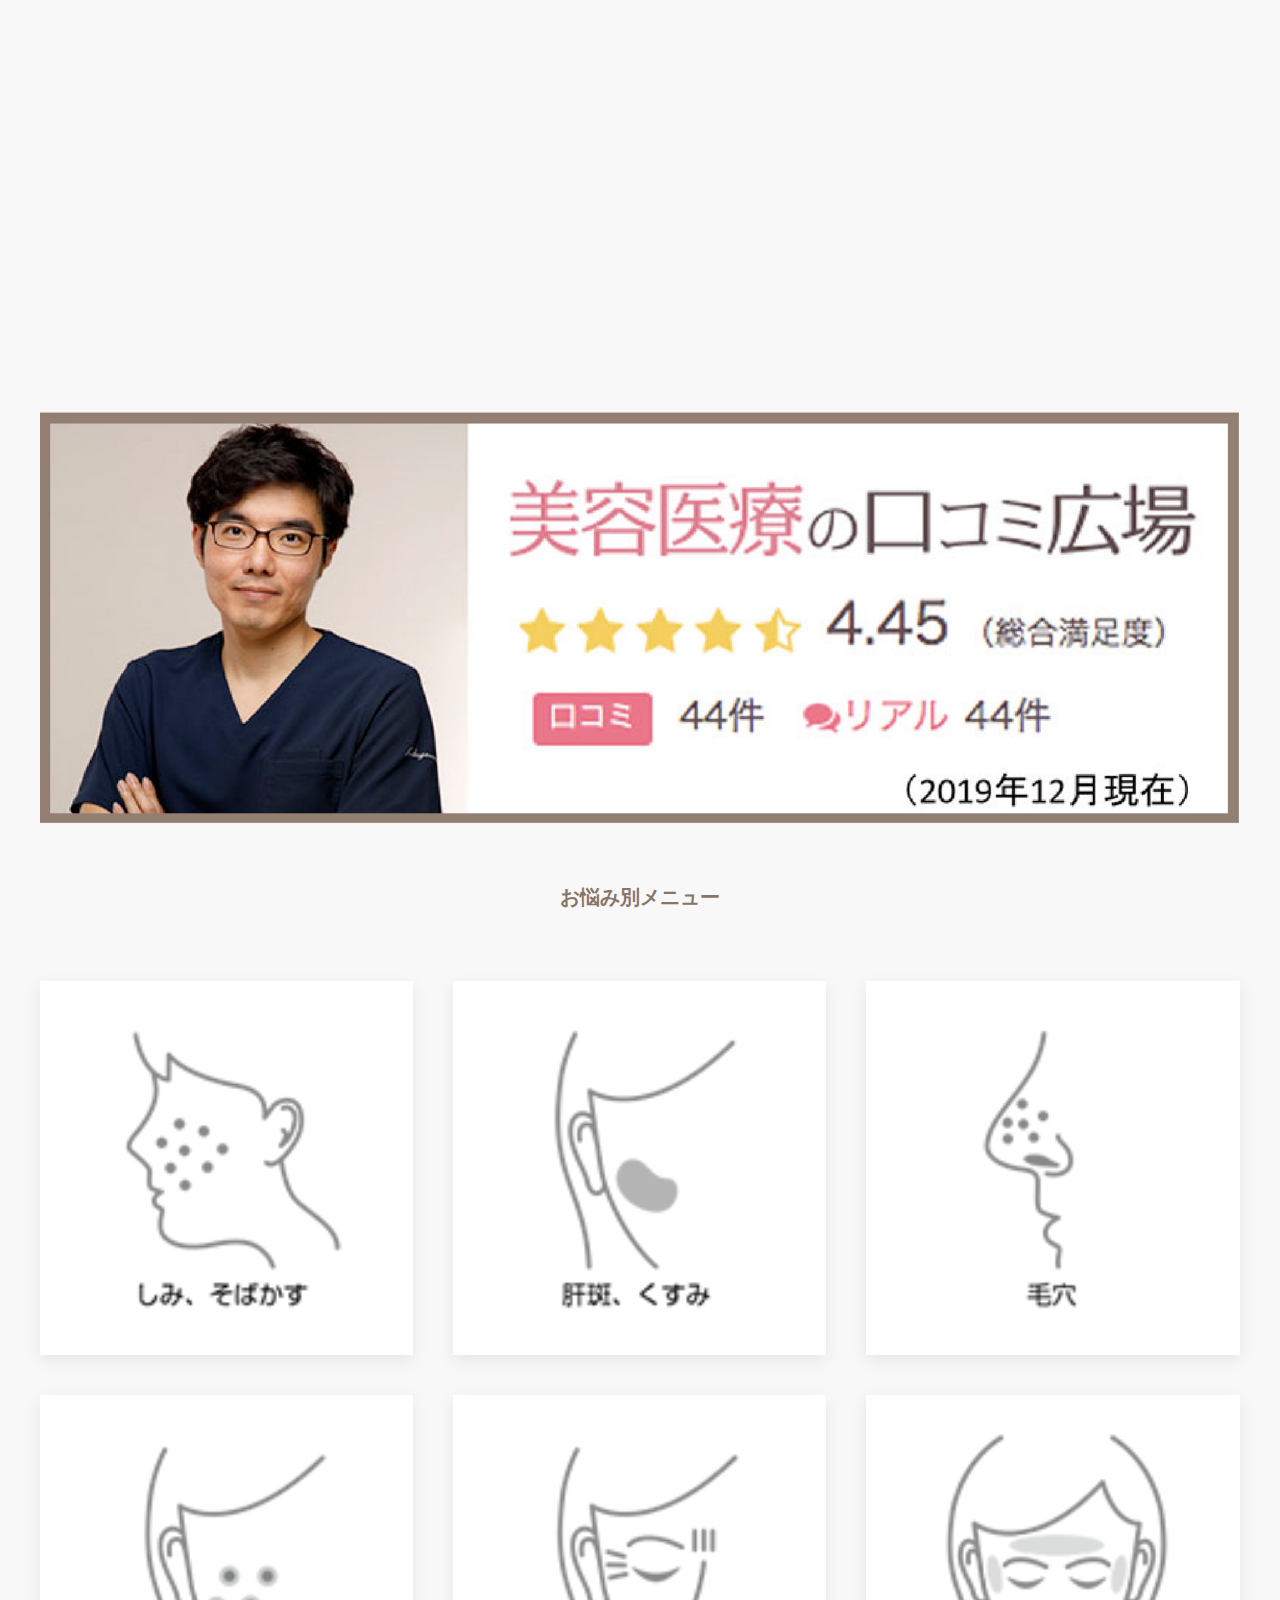
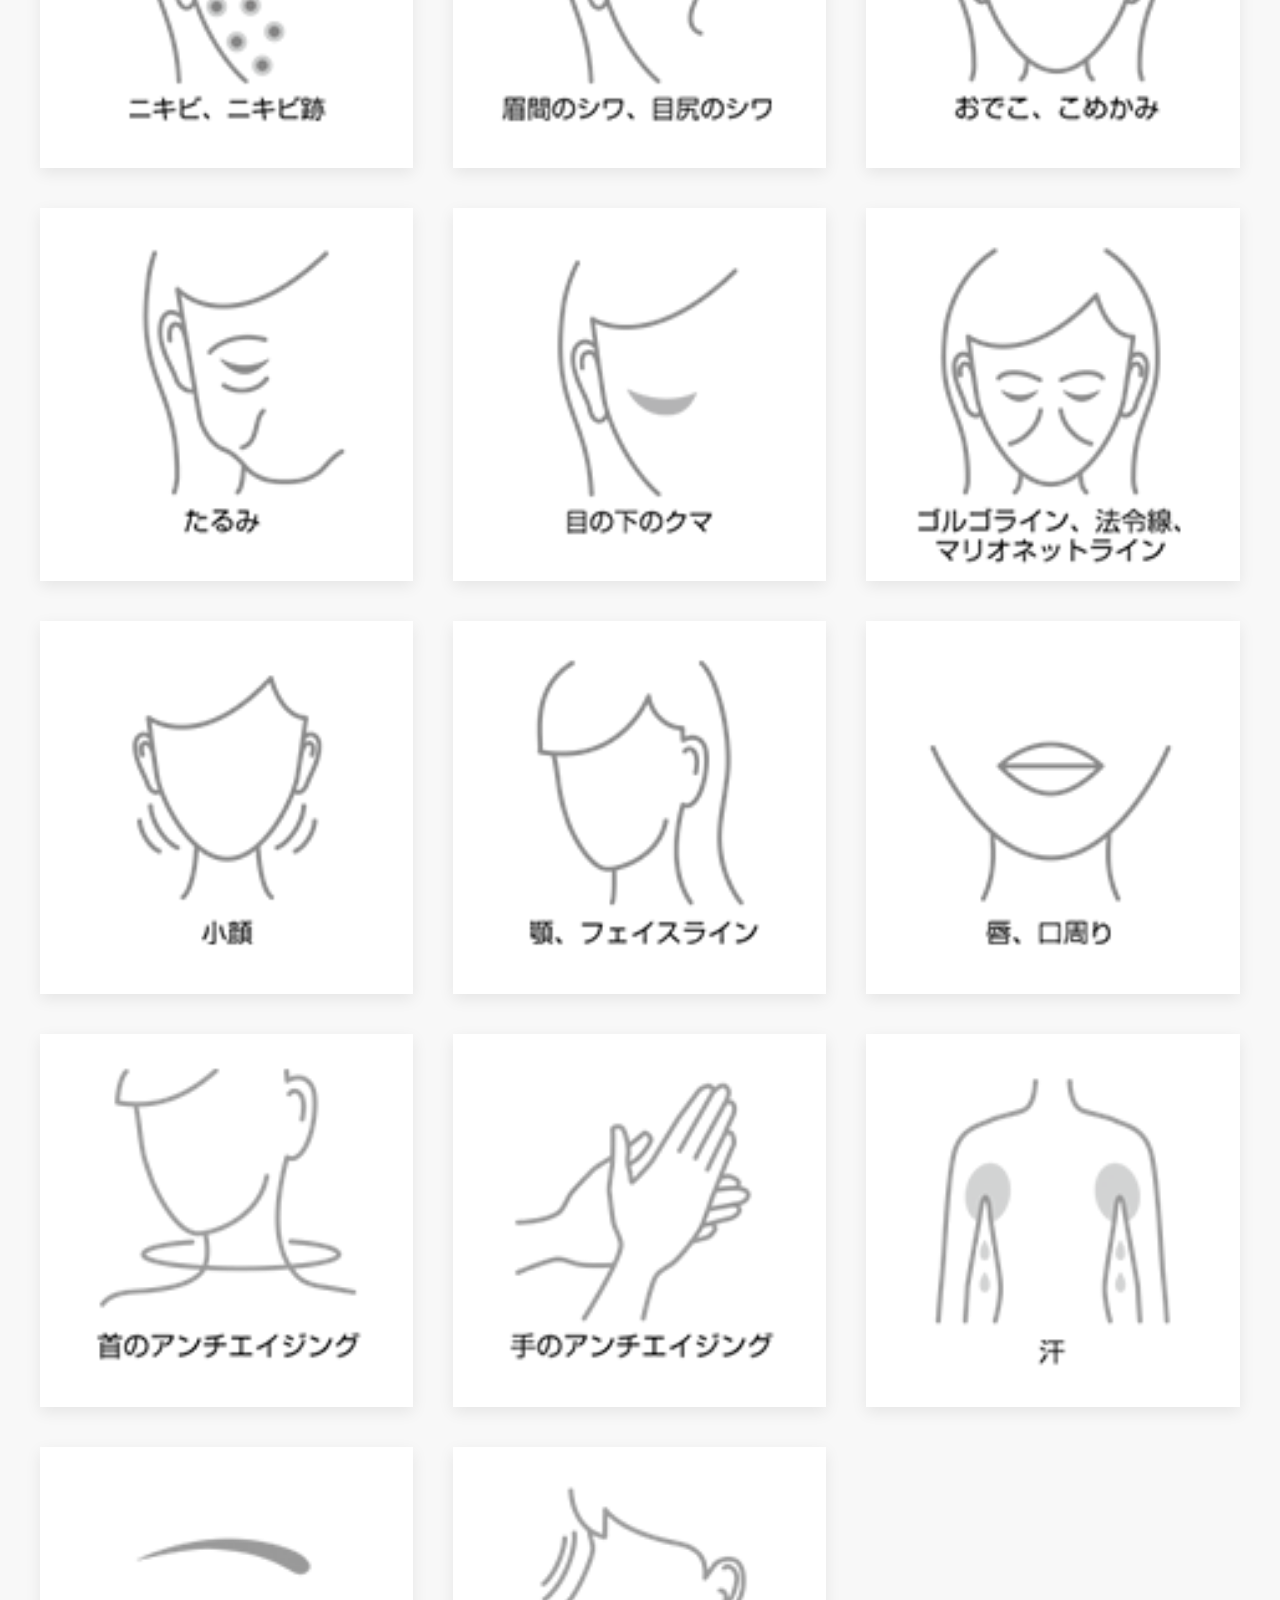
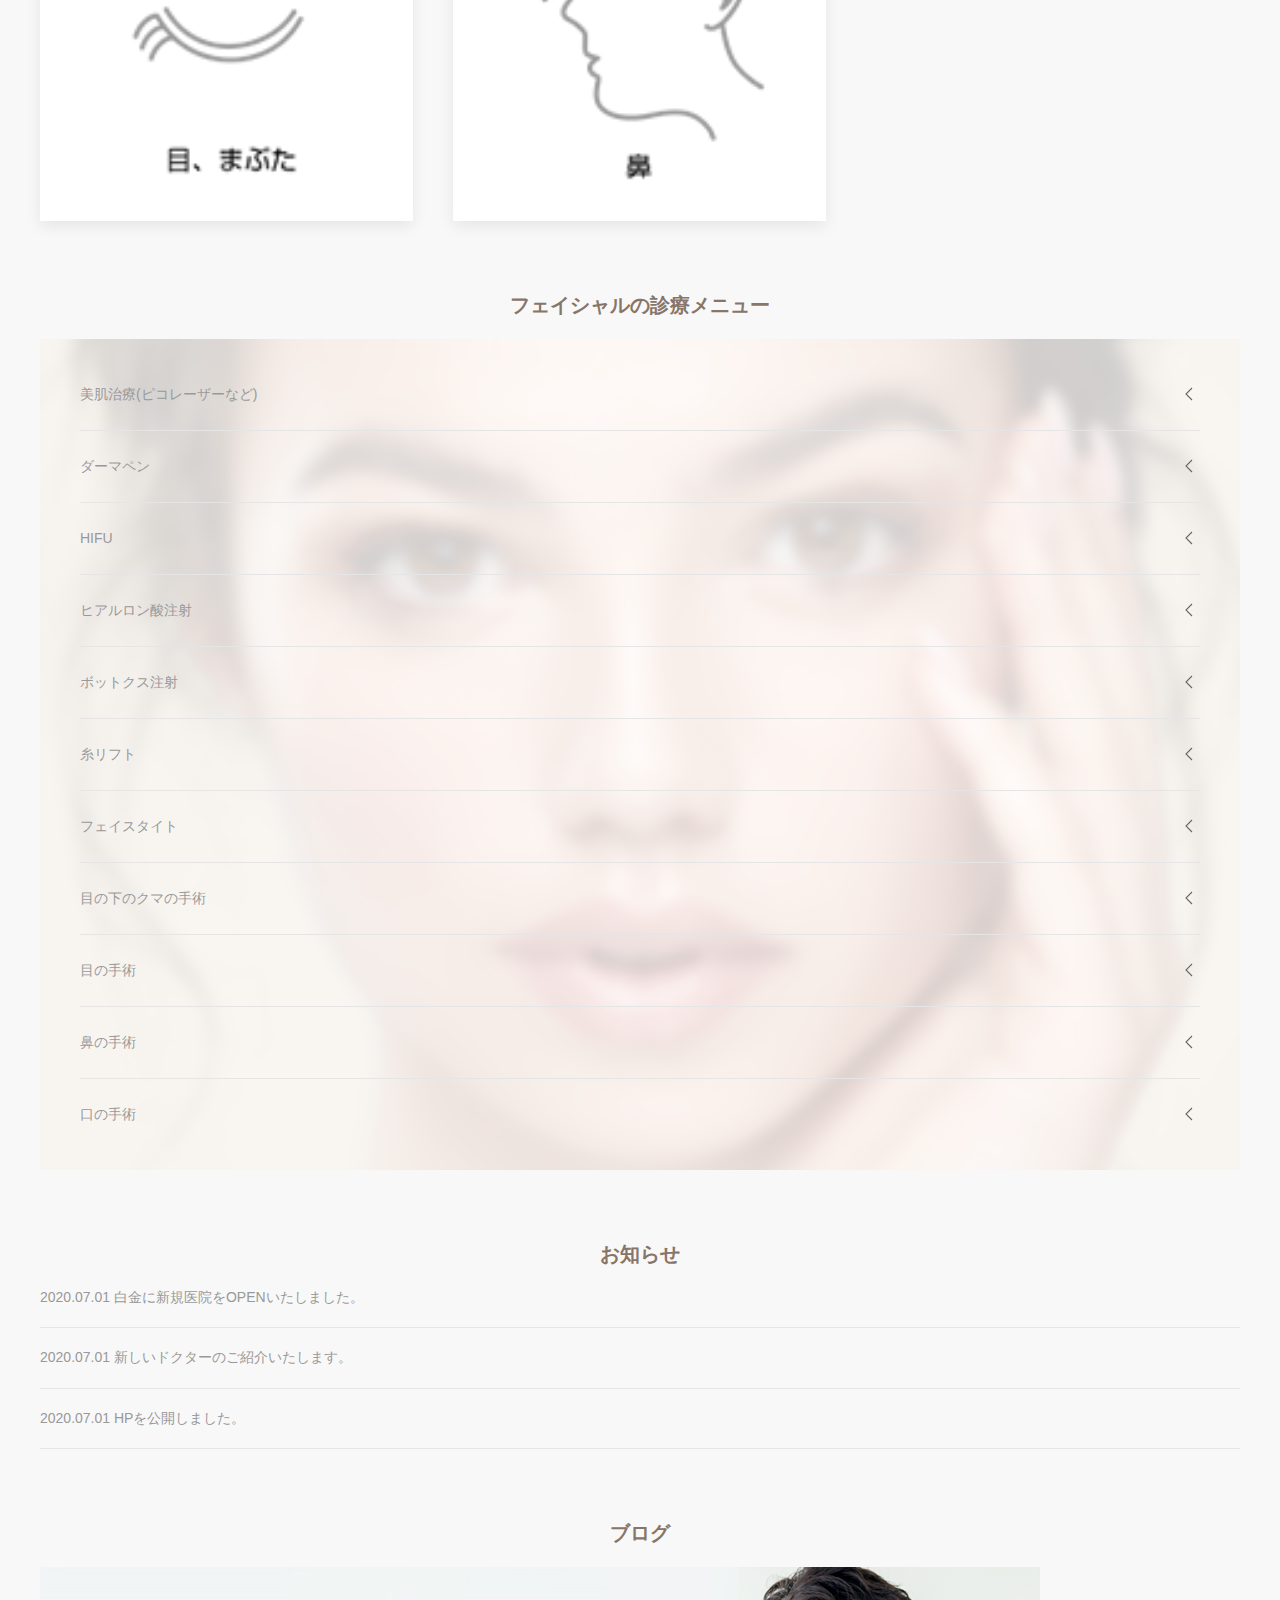
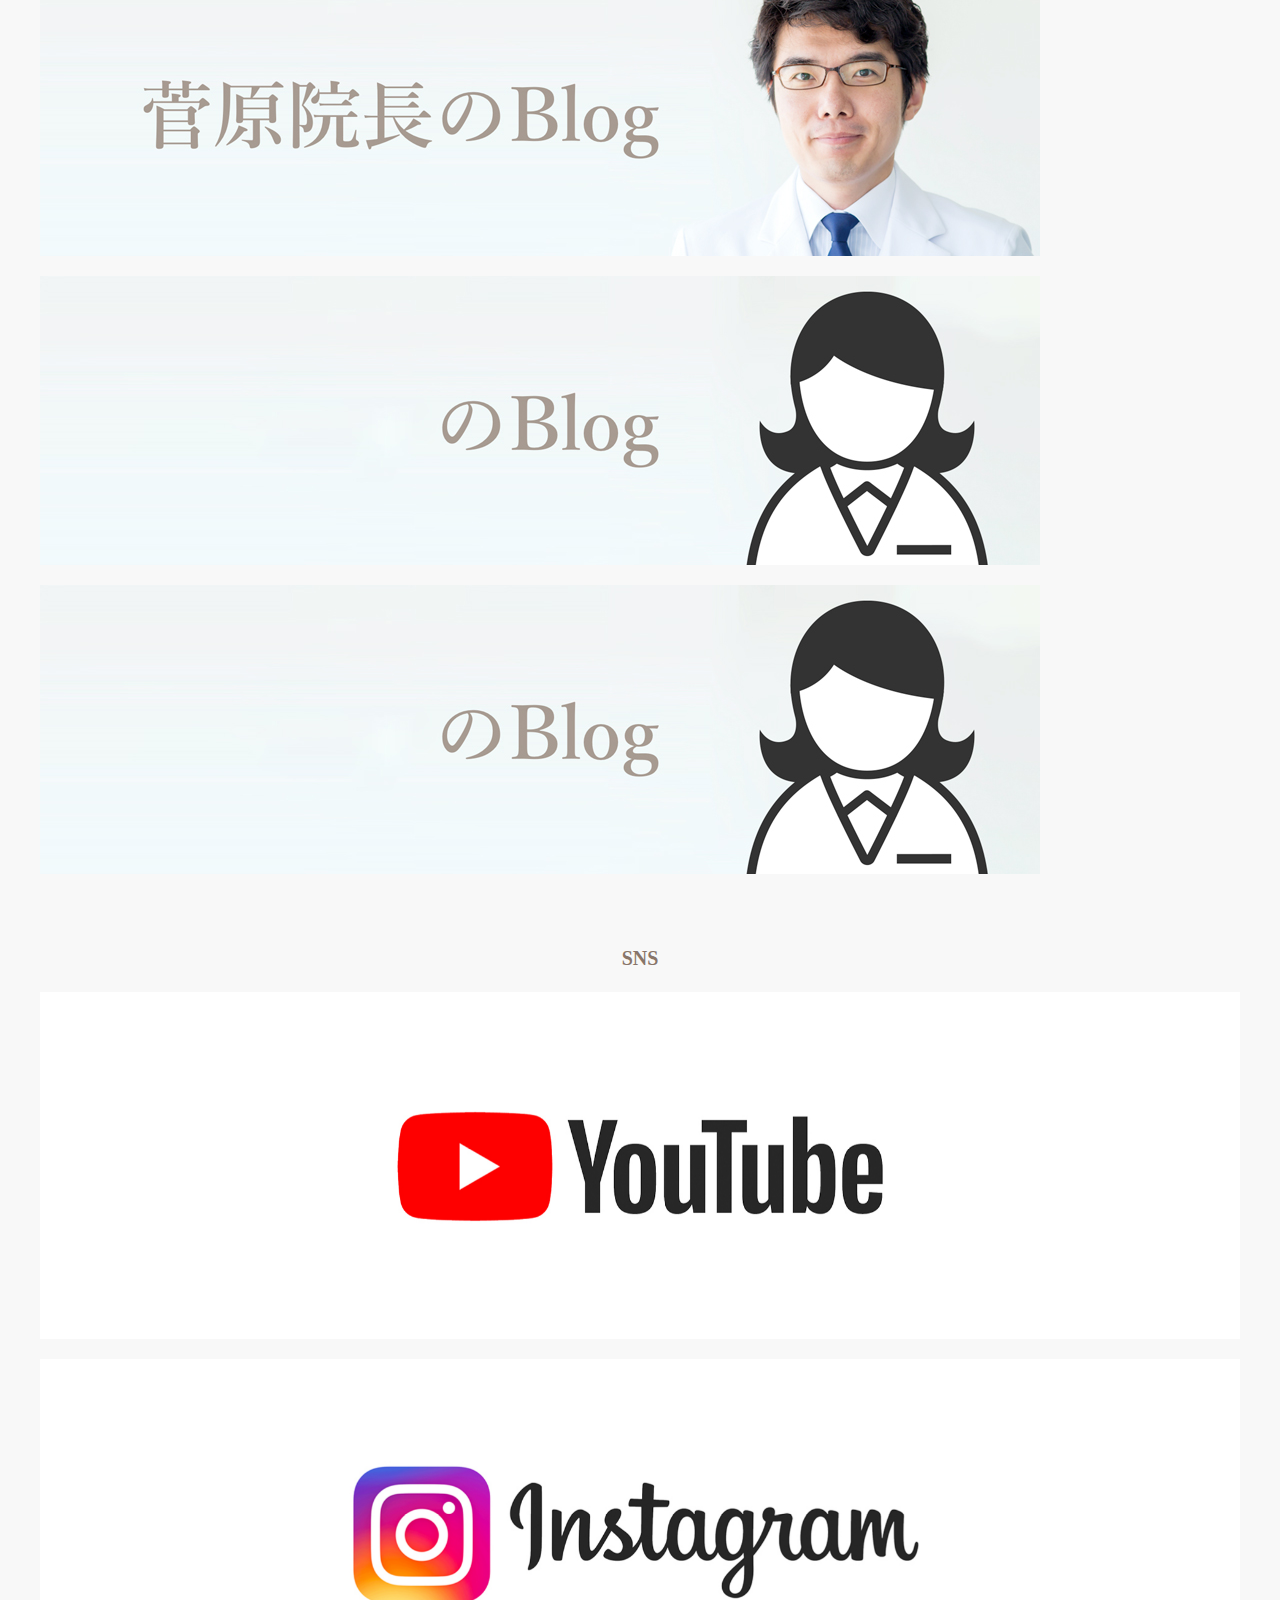
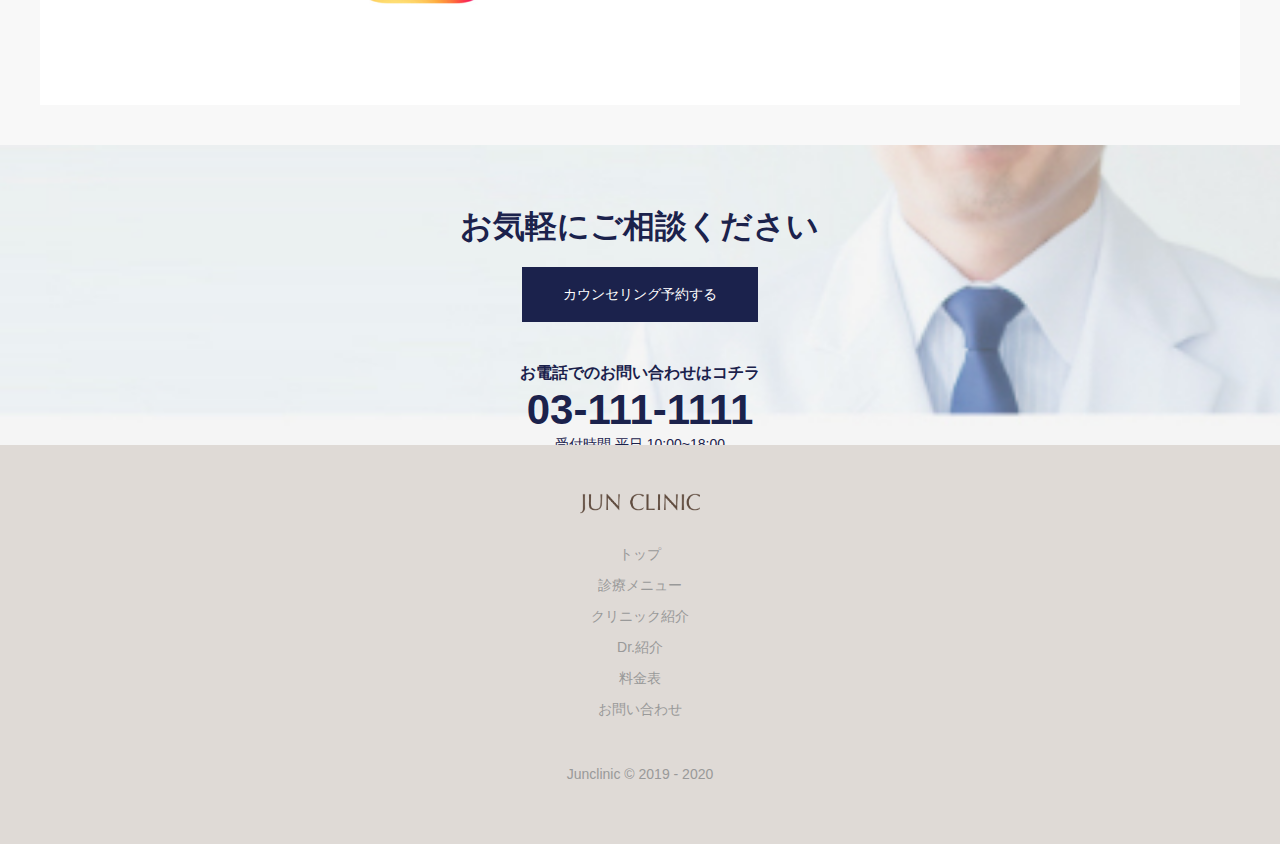
==== commit 7c1656d0: "fix" ====
--- a/index.html
+++ b/index.html
@@ -163,7 +163,7 @@
         <div>
           <div class="uk-card uk-card-default">
             <a class="uk-card-media-top" href="page2.html">
-              <img src="img/icon_02.png" width="100%" alt="">
+              <img src="img/icon_kusumi.png" width="100%" alt="">
             </a>
           </div>
         </div>
@@ -177,7 +177,28 @@
         <div>
           <div class="uk-card uk-card-default">
             <a class="uk-card-media-top" href="page4.html">
-              <img src="img/icon_meshiwa.png" width="100%" alt="">
+              <img src="img/icon_nikibi.png" width="100%" alt="">
+            </a>
+          </div>
+        </div>
+        <div>
+          <div class="uk-card uk-card-default">
+            <div class="uk-card-media-top">
+              <img src="img/icon_mejiri.png" width="100%" alt="">
+            </div>
+          </div>
+        </div>
+        <div>
+          <div class="uk-card uk-card-default">
+            <div class="uk-card-media-top">
+              <img src="img/icon_odeko.png" width="100%" alt="">
+            </div>
+          </div>
+        </div>
+        <div>
+          <div class="uk-card uk-card-default">
+            <a class="uk-card-media-top" href="page4.html">
+              <img src="img/icon_tarumi.png" width="100%" alt="">
             </a>
           </div>
         </div>
@@ -191,95 +212,73 @@
         <div>
           <div class="uk-card uk-card-default">
             <div class="uk-card-media-top">
-              <img src="img/icon_nikibi.png" width="100%" alt="">
+              <img src="img/icon_565.png" width="100%" alt="">
+            </div>
+          </div>
+        </div>
+        <div>
+          <div class="uk-card uk-card-default">
+            <a class="uk-card-media-top" href="page4.html">
+              <img src="img/icon_kogao.png" width="100%" alt="">
+            </a>
+          </div>
+        </div>
+        <div>
+          <div class="uk-card uk-card-default">
+            <div class="uk-card-media-top">
+              <img src="img/icon_ago.png" width="100%" alt="">
+            </div>
+          </div>
+        </div>
+        <div>
+          <div class="uk-card uk-card-default">
+            <div class="uk-card-media-top">
+              <img src="img/icon_kuchi.png" width="100%" alt="">
+            </div>
+          </div>
+        </div>
+        <div>
+          <div class="uk-card uk-card-default">
+            <a class="uk-card-media-top" href="page4.html">
+              <img src="img/icon_kubi.png" width="100%" alt="">
+            </a>
+          </div>
+        </div>
+        <div>
+          <div class="uk-card uk-card-default">
+            <div class="uk-card-media-top">
+              <img src="img/icon_te.png" width="100%" alt="">
+            </div>
+          </div>
+        </div>
+        <div>
+          <div class="uk-card uk-card-default">
+            <div class="uk-card-media-top">
+              <img src="img/icon_ase.png" width="100%" alt="">
+            </div>
+          </div>
+        </div>
+        <div>
+          <div class="uk-card uk-card-default">
+            <a class="uk-card-media-top" href="page4.html">
+              <img src="img/icon_mabuta.png" width="100%" alt="">
+            </a>
+          </div>
+        </div>
+        <div>
+          <div class="uk-card uk-card-default">
+            <div class="uk-card-media-top">
+              <img src="img/icon_hana.png" width="100%" alt="">
             </div>
           </div>
         </div>
         <!-- <div>
           <div class="uk-card uk-card-default">
             <div class="uk-card-media-top">
-              <img src="img/icon_nikibi.png" width="100%" alt="">
-            </div>
-          </div>
-        </div>
-        <div>
-          <div class="uk-card uk-card-default">
-            <div class="uk-card-media-top">
-              <img src="img/icon@2x.png" width="100%" alt="">
-            </div>
-          </div>
-        </div>
-        <div>
-          <div class="uk-card uk-card-default">
-            <div class="uk-card-media-top">
-              <img src="img/icon@2x.png" width="100%" alt="">
-            </div>
-          </div>
-        </div>
-        <div>
-          <div class="uk-card uk-card-default">
-            <div class="uk-card-media-top">
-              <img src="img/icon@2x.png" width="100%" alt="">
-            </div>
-          </div>
-        </div>
-        <div>
-          <div class="uk-card uk-card-default">
-            <div class="uk-card-media-top">
-              <img src="img/icon@2x.png" width="100%" alt="">
-            </div>
-          </div>
-        </div>
-        <div>
-          <div class="uk-card uk-card-default">
-            <div class="uk-card-media-top">
-              <img src="img/icon@2x.png" width="100%" alt="">
-            </div>
-          </div>
-        </div>
-        <div>
-          <div class="uk-card uk-card-default">
-            <div class="uk-card-media-top">
-              <img src="img/icon@2x.png" width="100%" alt="">
-            </div>
-          </div>
-        </div>
-        <div>
-          <div class="uk-card uk-card-default">
-            <div class="uk-card-media-top">
-              <img src="img/icon@2x.png" width="100%" alt="">
-            </div>
-          </div>
-        </div>
-        <div>
-          <div class="uk-card uk-card-default">
-            <div class="uk-card-media-top">
-              <img src="img/icon@2x.png" width="100%" alt="">
-            </div>
-          </div>
-        </div>
-        <div>
-          <div class="uk-card uk-card-default">
-            <div class="uk-card-media-top">
-              <img src="img/icon@2x.png" width="100%" alt="">
-            </div>
-          </div>
-        </div>
-        <div>
-          <div class="uk-card uk-card-default">
-            <div class="uk-card-media-top">
-              <img src="img/icon@2x.png" width="100%" alt="">
-            </div>
-          </div>
-        </div>
-        <div>
-          <div class="uk-card uk-card-default">
-            <div class="uk-card-media-top">
-              <img src="img/icon@2x.png" width="100%" alt="">
+              <img src="img/icon_odeko.png" width="100%" alt="">
             </div>
           </div>
         </div> -->
-
       </div>
 
 
